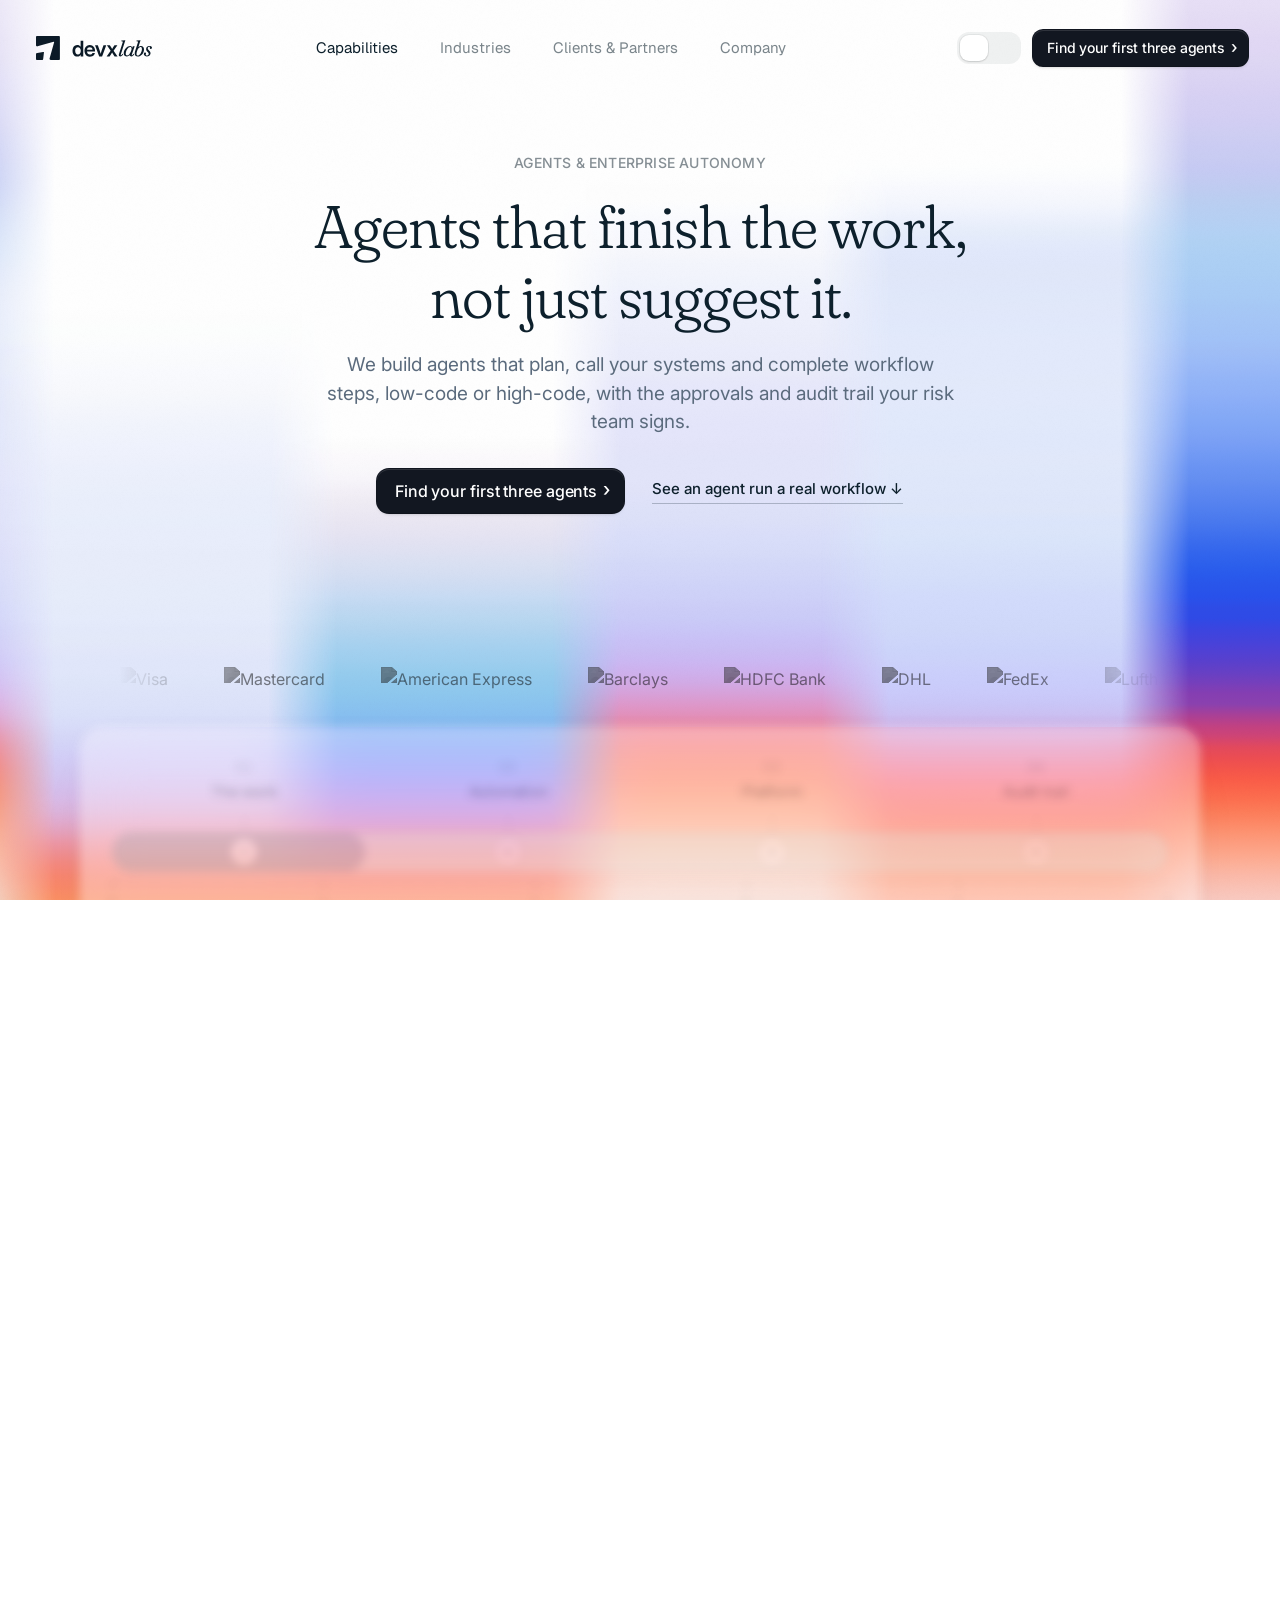
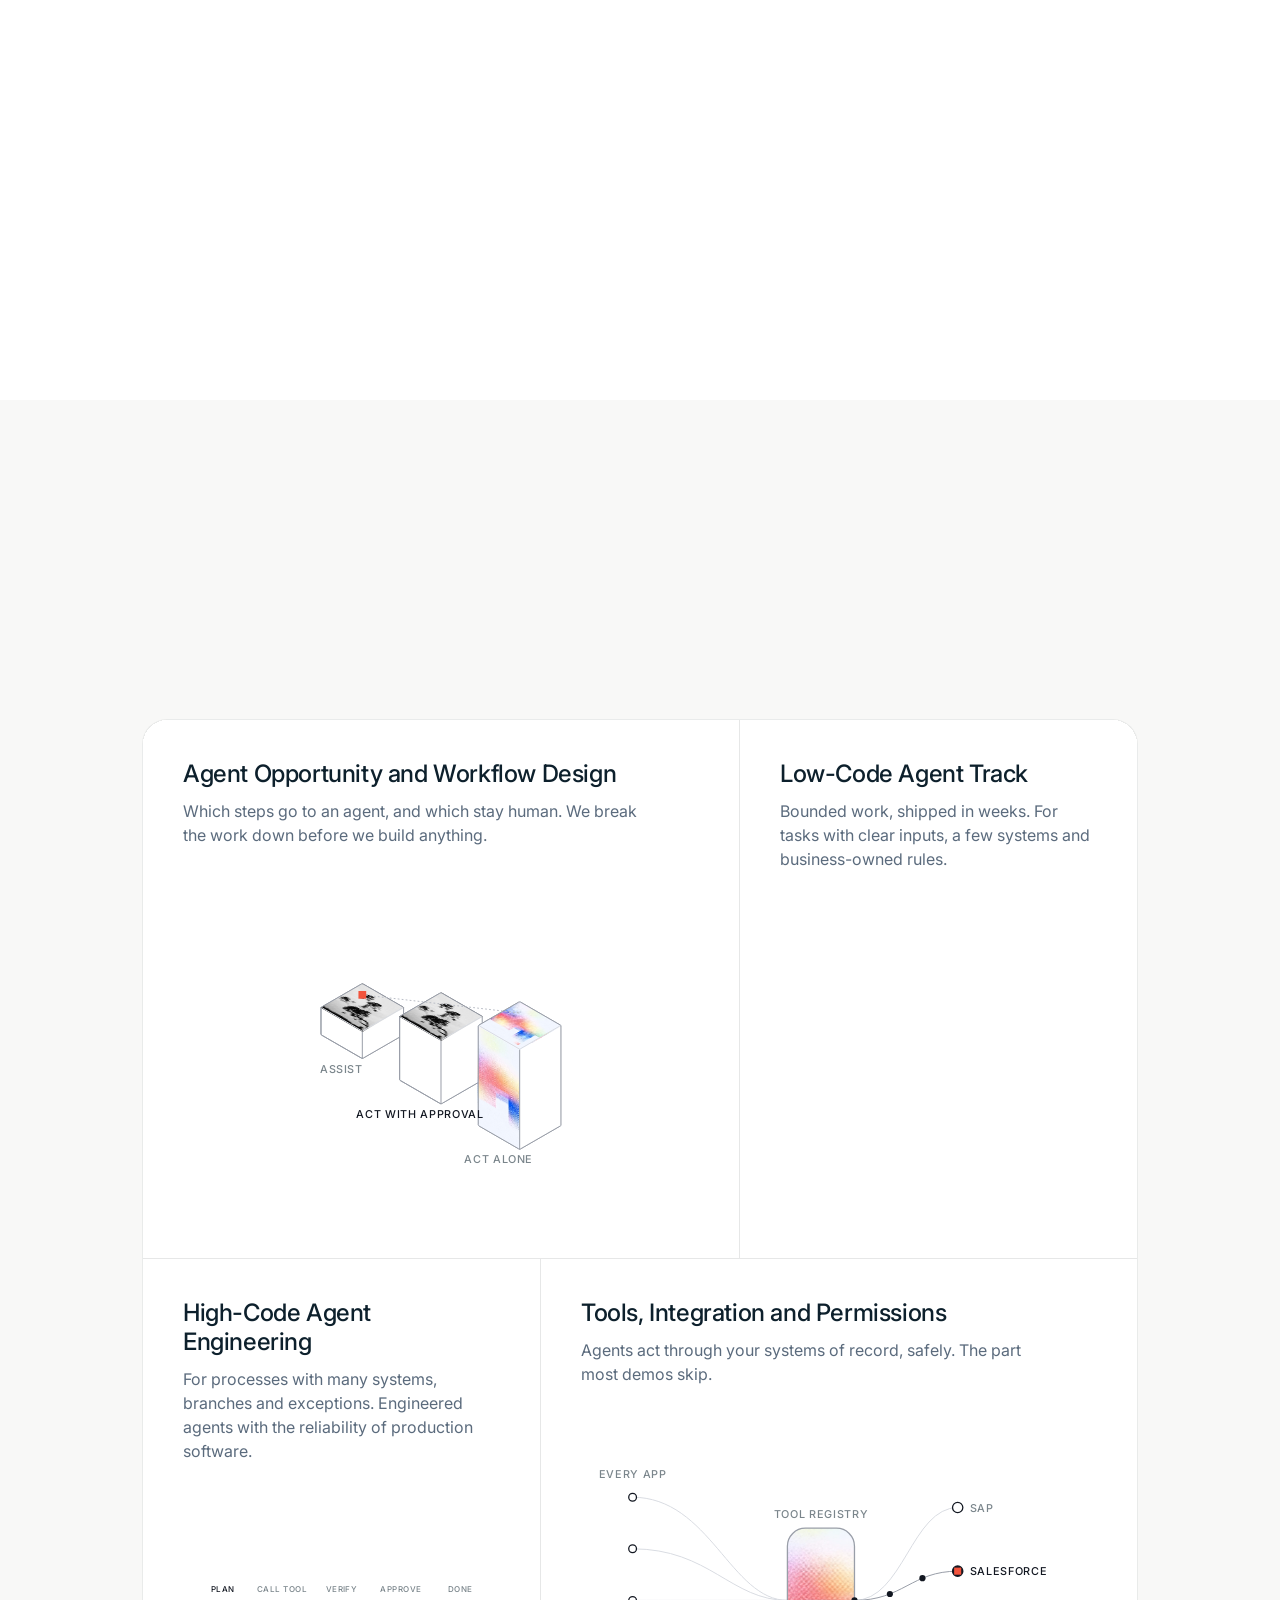
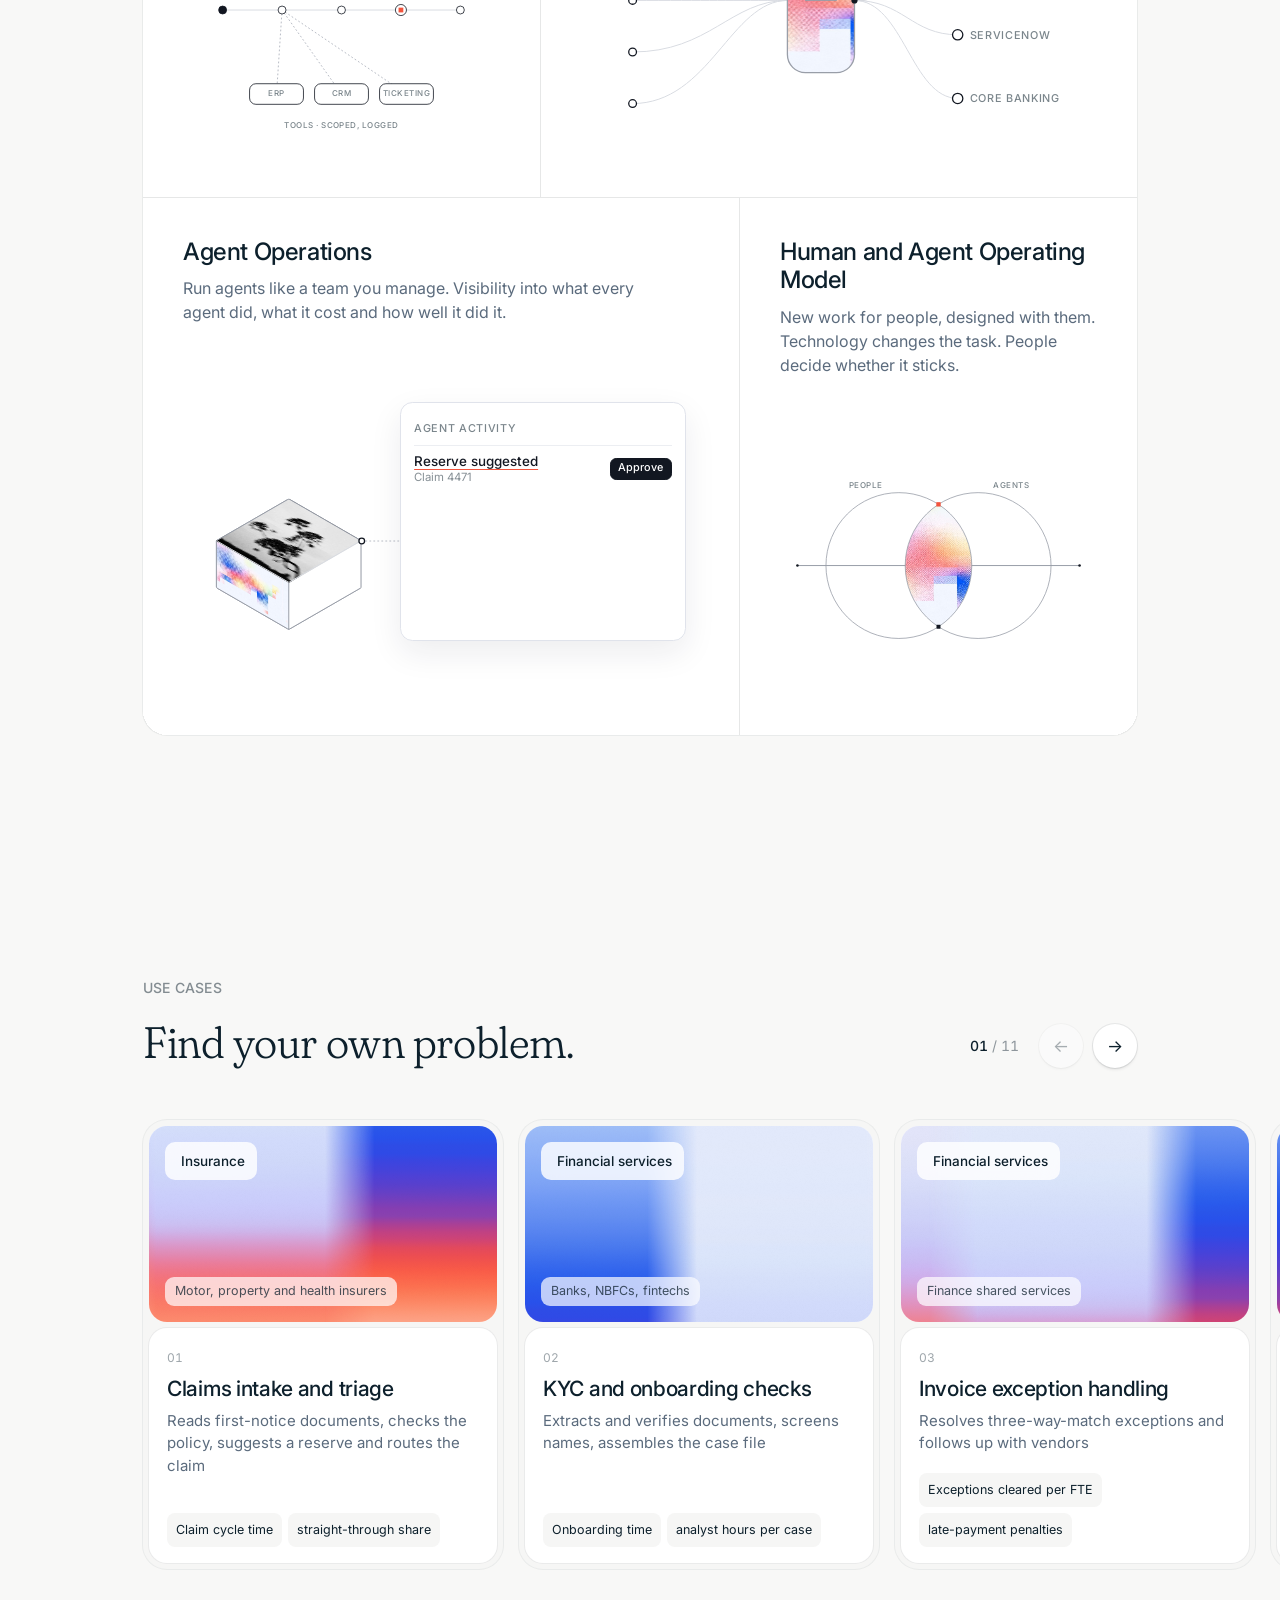
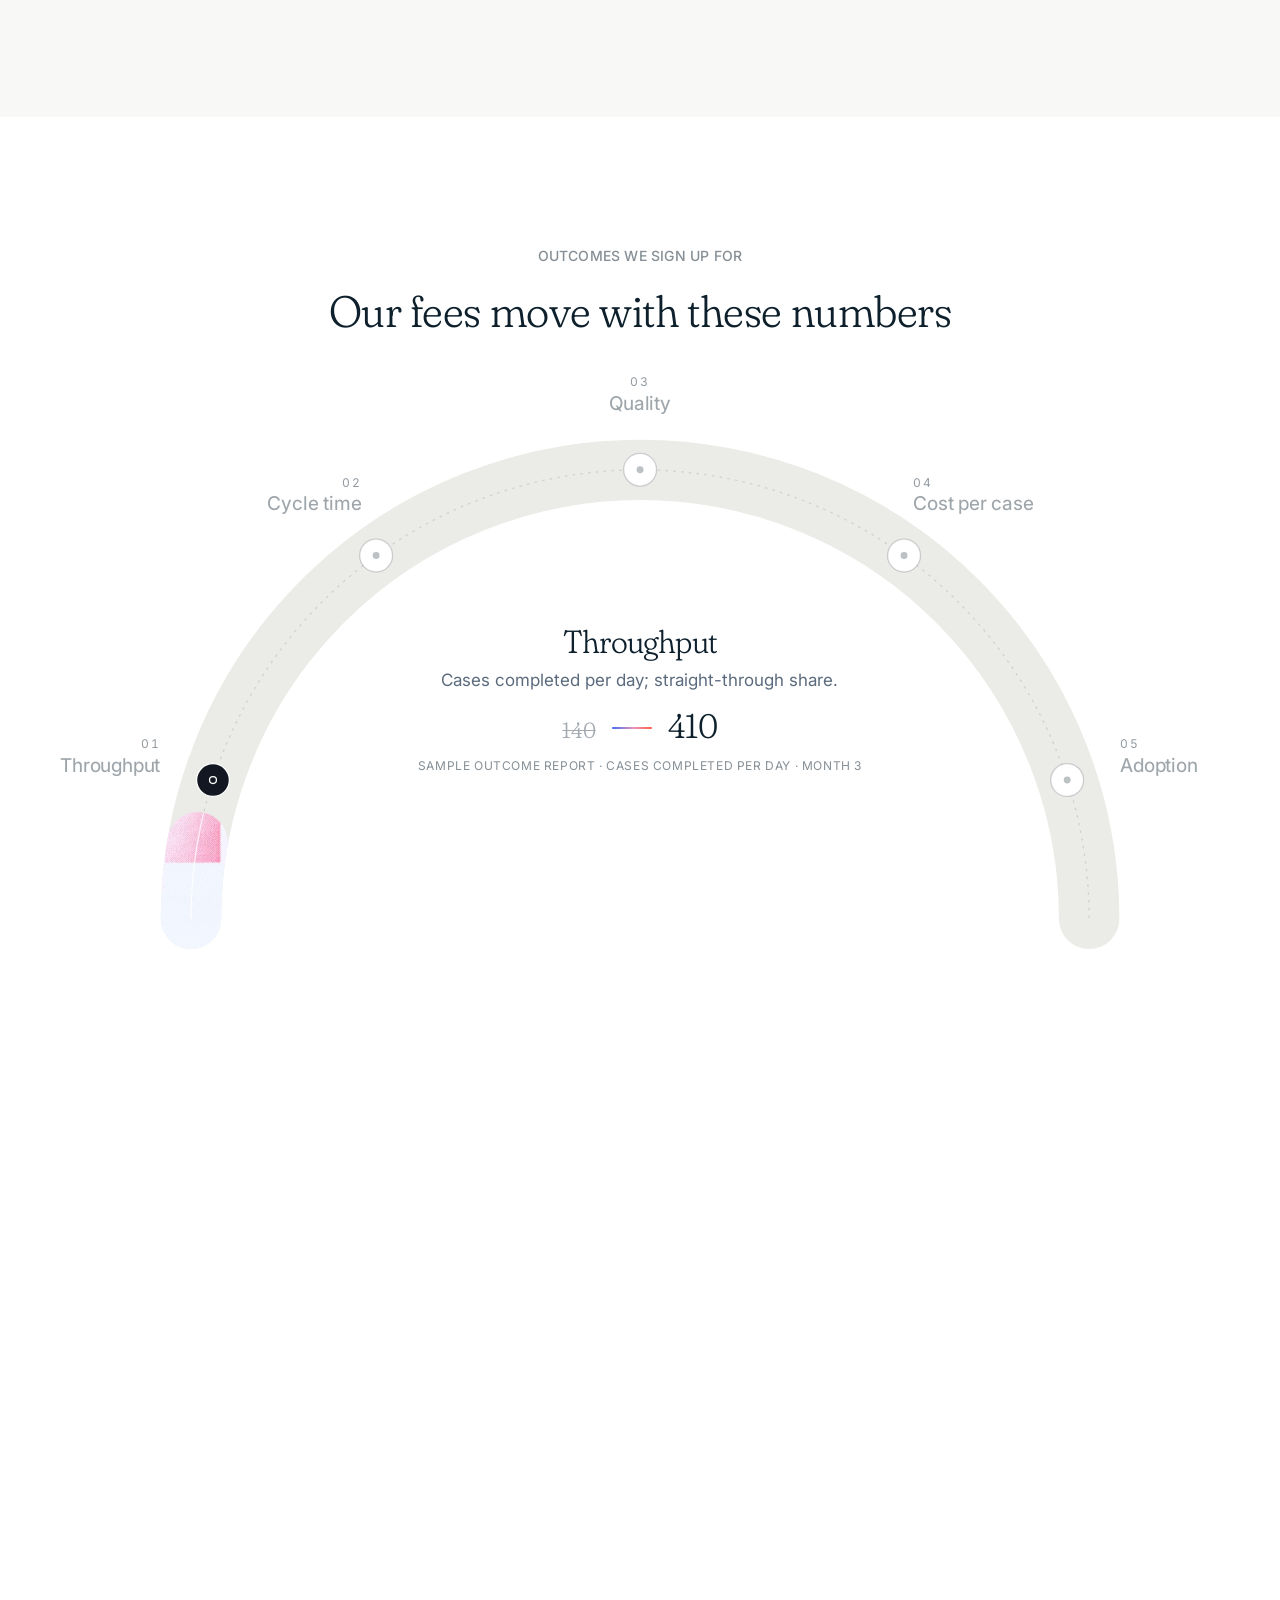
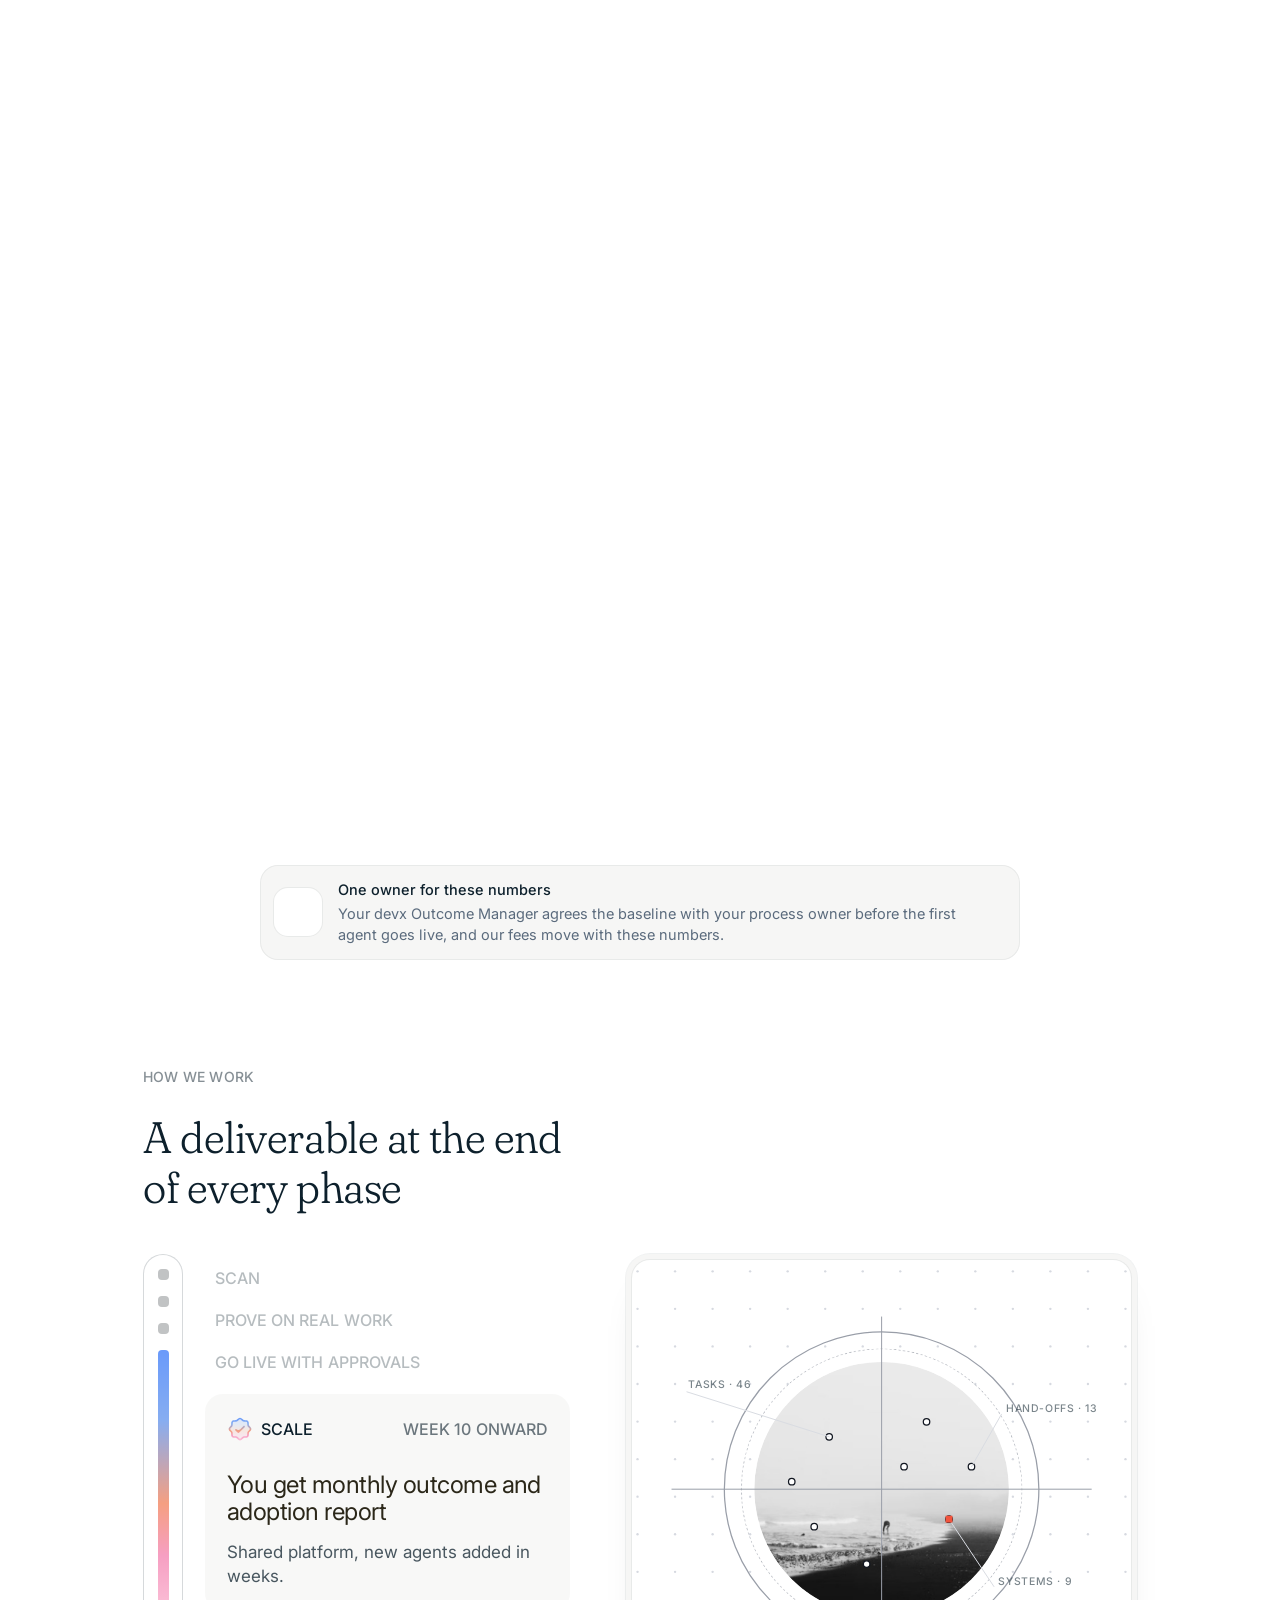
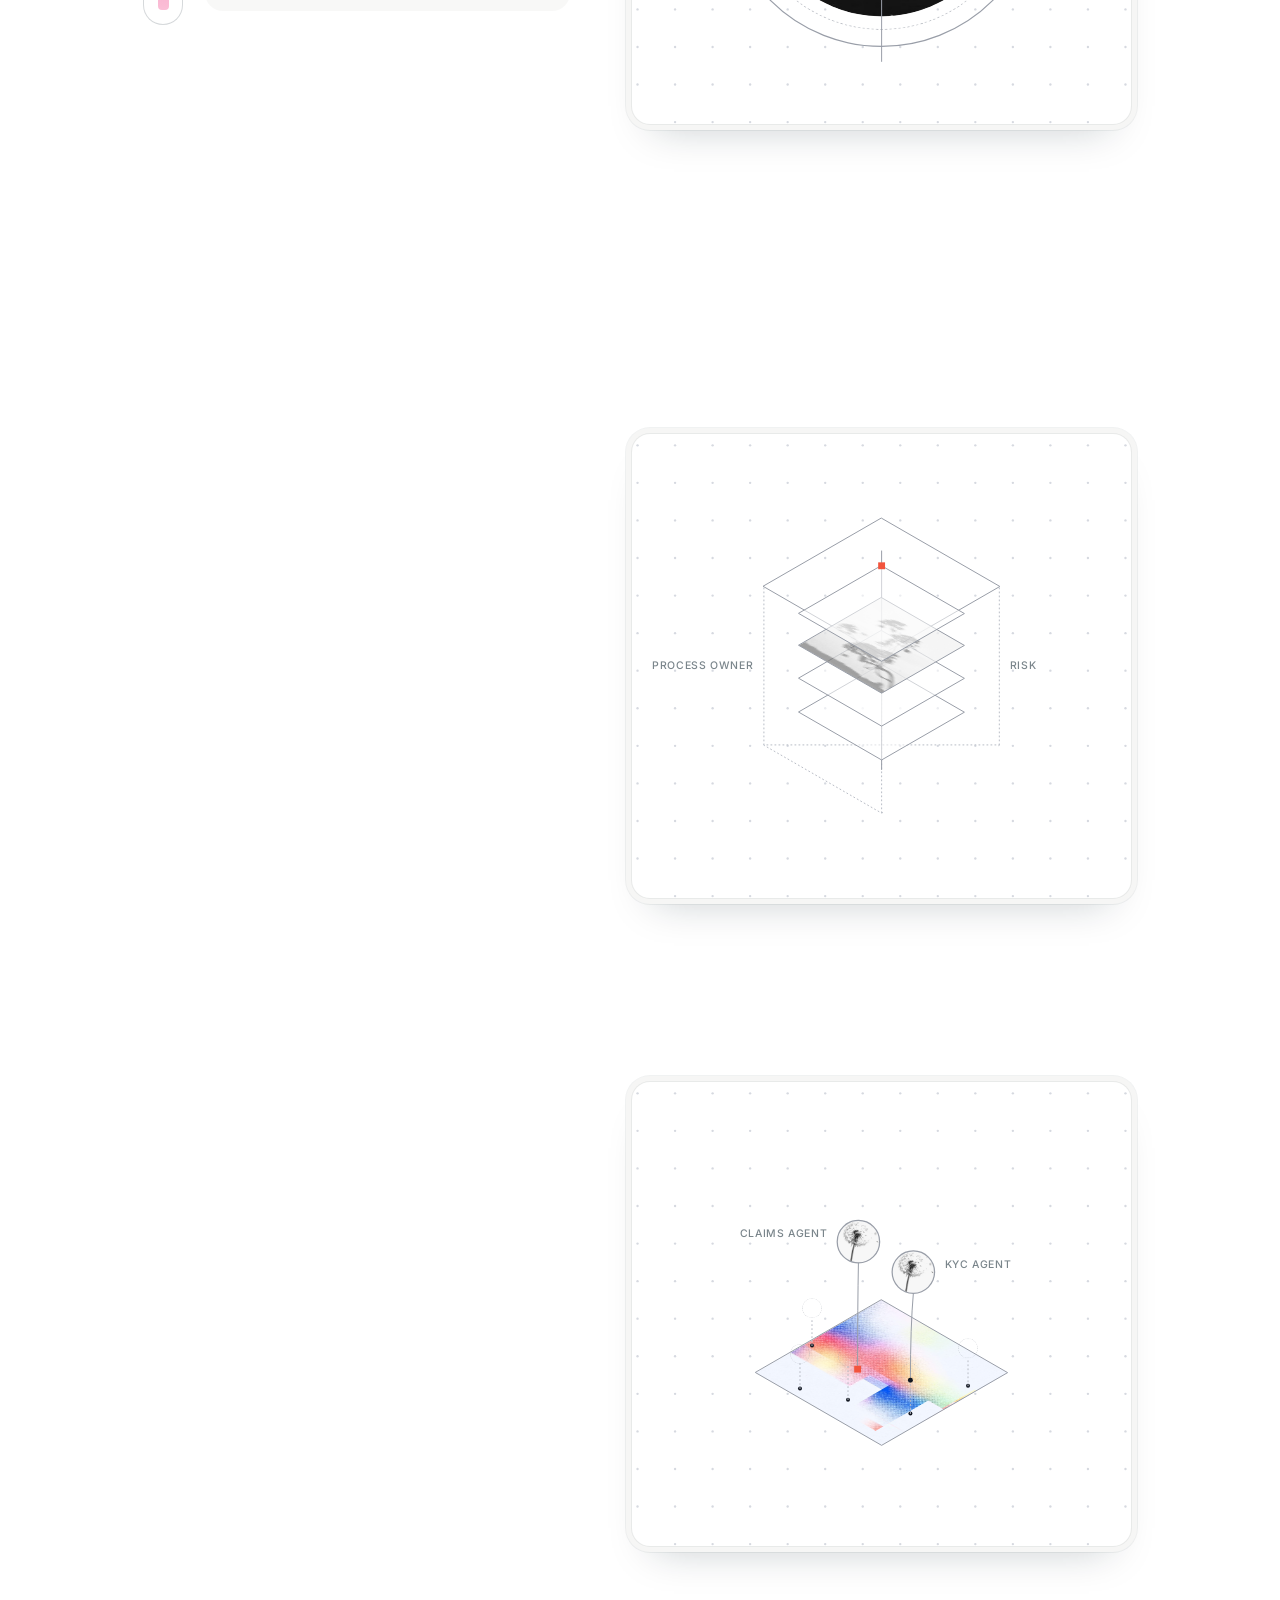
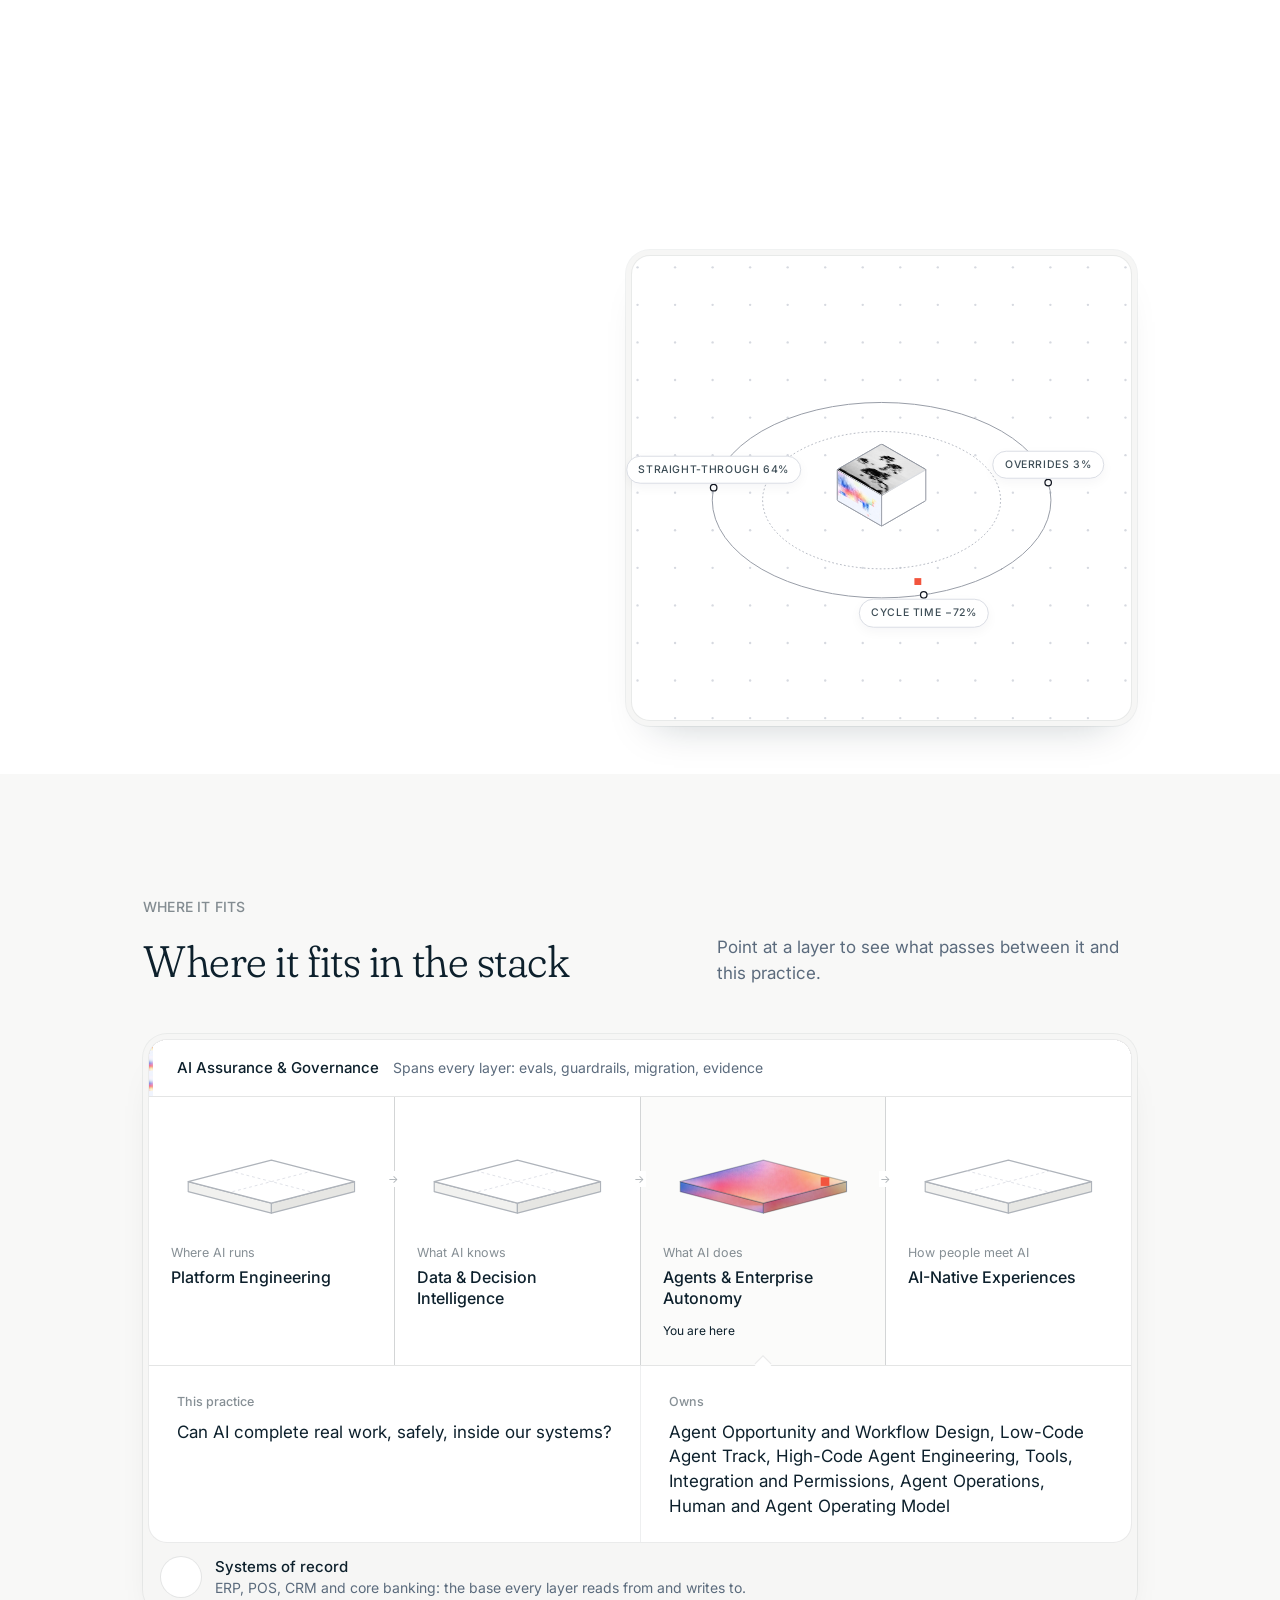
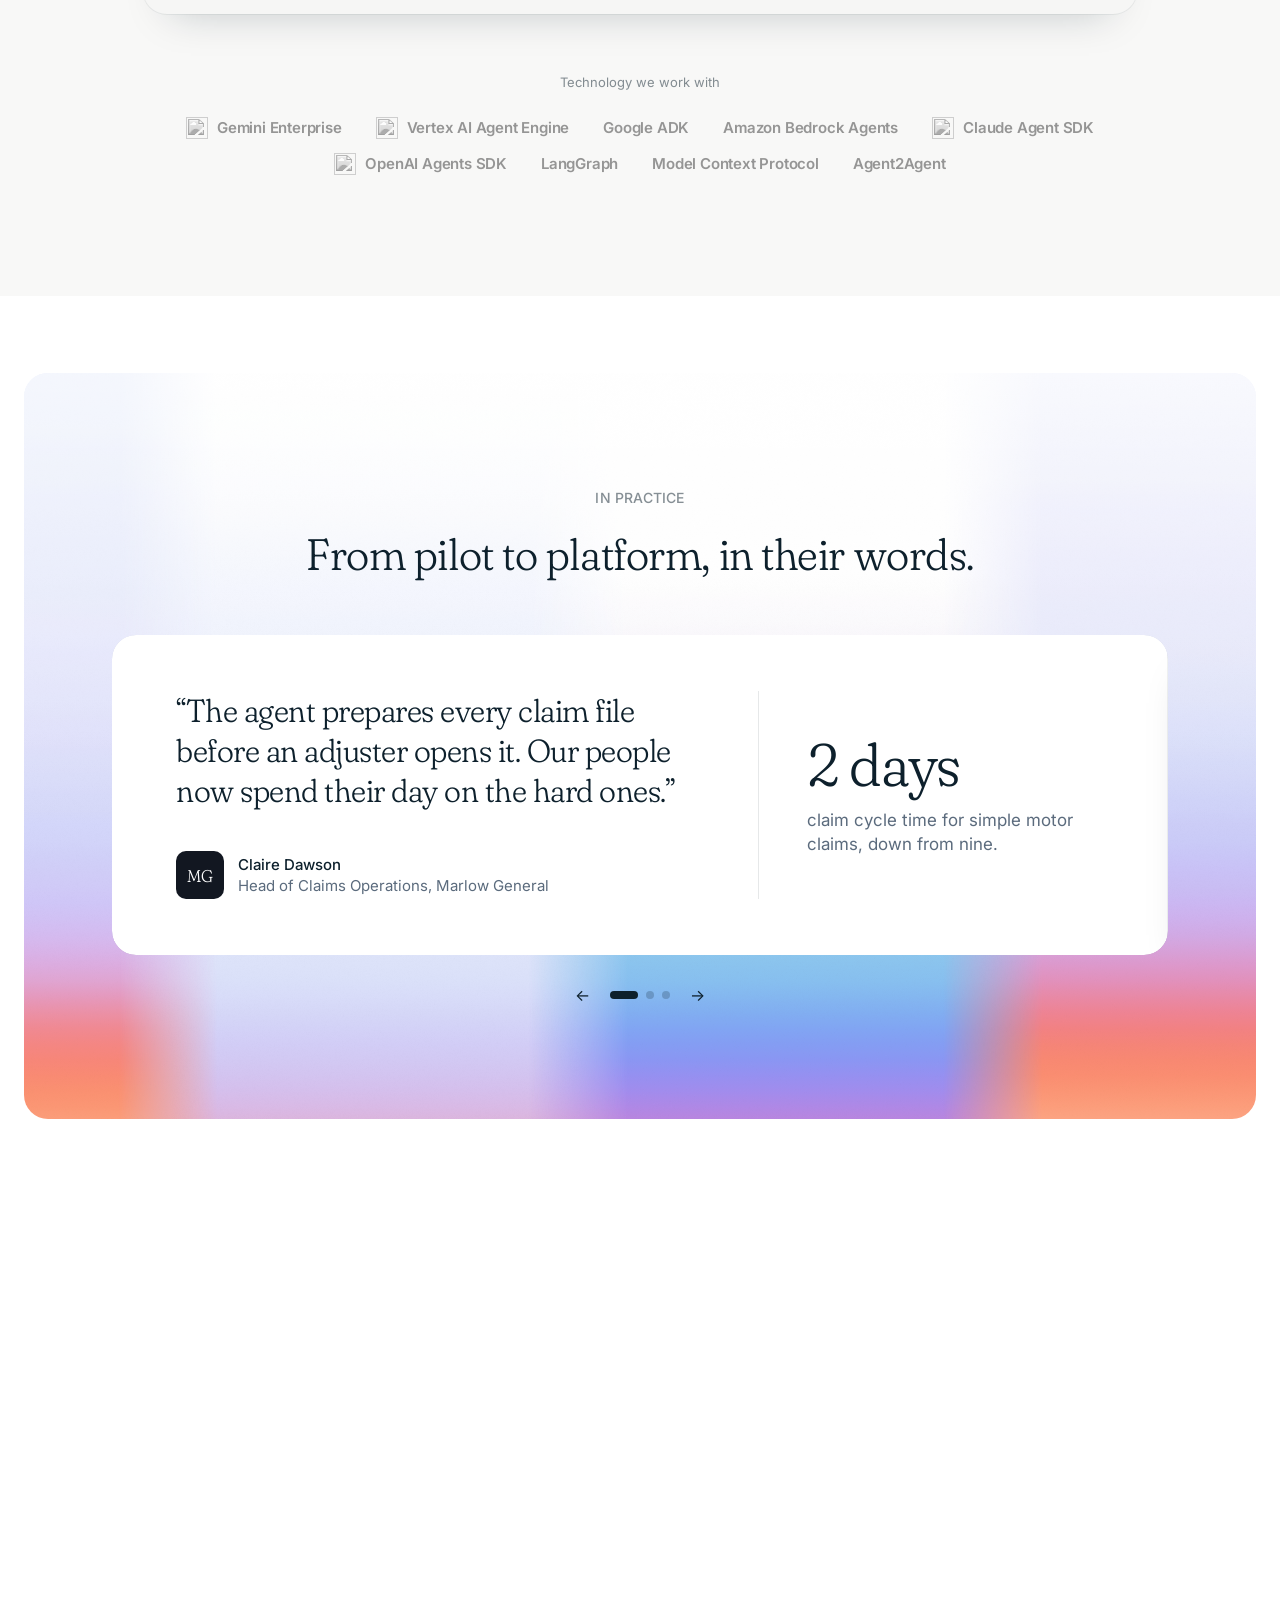
==== agents-enterprise-autonomy.html @ 65e60493 "devx labs capability pages: v5 UI across all five pages, light/dark switch Co-Authored-By: Claude Op" ====
<!doctype html>
<html lang="en">
<head>
<meta charset="utf-8">
<script>(function(){var t;try{t=localStorage.getItem("devx-theme")}catch(e){}
if(!t)t=matchMedia("(prefers-color-scheme: dark)").matches?"dark":"light";document.documentElement.dataset.theme=t;})();</script>
<meta name="viewport" content="width=device-width, initial-scale=1">
<title>Enterprise AI Agents and Agentic Workflow Automation | devx</title>
<meta name="description" content="AI agents that plan, call your systems and complete workflow steps, with permissions, approvals and audit trails your risk team signs off.">
<link rel="preconnect" href="https://fonts.googleapis.com">
<link rel="preconnect" href="https://fonts.gstatic.com" crossorigin>
<link href="https://fonts.googleapis.com/css2?family=Fraunces:opsz,wght,SOFT@9..144,300..500,0..100&family=Geist:wght@400..600&family=Inter:opsz,wght@14..32,300..600&display=swap" rel="stylesheet">
<link rel="stylesheet" href="https://unpkg.com/@phosphor-icons/web@2.1.1/src/duotone/style.css">
<link rel="stylesheet" href="https://unpkg.com/@phosphor-icons/web@2.1.1/src/bold/style.css">
<link rel="stylesheet" href="https://unpkg.com/@phosphor-icons/web@2.1.1/src/regular/style.css">
<link rel="stylesheet" href="assets/hairline/devx-figs.css">
<style>
  :root {

    --paper: #fff; --paper-rgb: 255, 255, 255; --ink-rgb: 13, 32, 44; --tint-rgb: 239, 239, 237;
    --solid: #121721; --on-solid: #fff;
    --t1: #fcfcfb; --t2: #fbfbfa; --t3: #f6f6f5; --t4: #f2f3f5;
    --side: #f1f1ef; --side-dk: #e6e6e3; --edge: #aeb3ba; --guide: #c9ccd1;
    --l1: #dbdee5; --l2: #e0e3eb; --l3: #eceef2; --l4: #d9dce2;
    --hl-e: #999ea8; --hl-m: #b9bdc6; --lane: #efeeea; --lane-on: #c3c6cc; --lane-flag: #eab3a8; --arc: #ebebe7;
    --grey-a: #c1c3c4; --grey-b: #ecebe7; --grey-c: #c3c7cd; --t5: #f4f4f2; --hit: #c8402c; --shadow-rgb: 13, 32, 44; --dots-img: url("assets/dot-grid.svg");
    --hero-img: url("assets/hero-bg.svg"); --px-img: url("assets/pixel-blocks.jpg");
    --ink: #0d202c;
    --ink-warm: #2b2719;
    --muted: #5b6b7d;
    --faint: rgba(13, 32, 44, .5);
    --ghost: #a3a9b0;

    --bg: #ffffff;
    --band: #f8f8f7;
    --line: #e5e8ed;
    --line-strong: rgba(0, 0, 0, .17);

    --pixel: #f2543d;
    /* the shared palette: soft for tints and fills, base for ink-on-top accents */
    --soft-blue: #cae0ff; --soft-green: #c6ecc6; --soft-orange: #ffd0bc; --soft-pink: #ffd1dd;
    --base-blue: #497cfd; --base-green: #6fda75; --base-orange: #fc6b33; --base-pink: #fa82a6;
    --grad: linear-gradient(180deg, #6a9afa 0%, #86adf1 27%, #f59f81 59%, #f69fc2 79%, #fbbfd7 100%);
    --pill-grad: linear-gradient(118deg, #fc88ab 1%, #fa8682 34%, #9277eb 78%, #7494ed 105%);

    --serif: "Cooper Lt BT", "Cooper BT", "Fraunces", Georgia, serif;
    --sans: "Inter", system-ui, -apple-system, "Segoe UI", sans-serif;
    --ui: "Geist", "Inter", system-ui, sans-serif;

    --frame: 1216px;
    --gutter: 16px;
    --radius-lg: 28px;
    --radius: 18px;
  }

  * { box-sizing: border-box; }
  html { -webkit-text-size-adjust: 100%; }
  body {
    margin: 0;
    background: var(--bg);
    color: var(--ink);
    font-family: var(--sans);
    font-size: 16px;
    line-height: 24px;
    -webkit-font-smoothing: antialiased;
    text-rendering: optimizeLegibility;
    overflow-x: clip;
  }
  img { display: block; max-width: 100%; }
  a { color: inherit; text-decoration: none; }
  button { font: inherit; color: inherit; background: none; border: 0; padding: 0; cursor: pointer; }
  :focus-visible { outline: 2px solid #6a9afa; outline-offset: 3px; border-radius: 6px; }

  .serif {
    font-family: var(--serif);
    font-weight: 300;
    font-variation-settings: "SOFT" 100, "opsz" 72;
    letter-spacing: -0.01em;
  }
  .eyebrow {
    font-size: 14px; line-height: 22px; font-weight: 500;
    letter-spacing: .2px; text-transform: uppercase;
    color: rgba(var(--ink-rgb), .5);
    display: inline-block;
  }
  .sr { position: absolute; width: 1px; height: 1px; overflow: hidden; clip: rect(0 0 0 0); white-space: nowrap; }

  /* ---------- buttons ---------- */
  .btn {
    display: inline-flex; align-items: center; gap: 6px;
    height: 44px; padding: 0 14px 0 18px; border-radius: 12px;
    background: var(--solid); color: var(--on-solid);
    font-size: 16px; font-weight: 500; letter-spacing: -.1px; white-space: nowrap;
    box-shadow: inset 0 1px 0 rgba(var(--paper-rgb),.12), 0 2px 4px -2px rgba(0,0,0,.35), 0 0 0 1px var(--solid);
    transition: transform .15s ease, box-shadow .2s ease;
  }
  .btn::after { content: "›"; font-size: 1.2em; line-height: 1; transform: translateY(-1px); transition: transform .2s cubic-bezier(.32,.72,0,1); }
  .btn:hover { transform: translateY(-1px); box-shadow: inset 0 1px 0 rgba(var(--paper-rgb),.12), 0 8px 14px -8px rgba(0,0,0,.4), 0 0 0 1px var(--solid); }
  /* on a dark surface (the nav once it becomes the dark pill) the same button turns white */
  body.scrolled .nav > .btn { background: #fff; color: var(--ink); box-shadow: 0 2px 4px -2px rgba(0,0,0,.2), 0 0 0 1px rgba(var(--ink-rgb),.08); }
  .btn:hover::after { transform: translate(2px, -1px); }
  .btn:active { transform: none; }
  .nav .btn { height: 36px; padding: 0 10px 0 14px; border-radius: 10px; font-size: 14px; }

  /* ---------- nav ---------- */
  .nav-wrap { position: fixed; inset: 16px var(--gutter) auto; z-index: 50; display: flex; justify-content: center; pointer-events: none; }
  .nav {
    pointer-events: auto;
    transition: background .4s ease, max-width .5s cubic-bezier(.32,.72,0,1), padding .5s cubic-bezier(.32,.72,0,1), -webkit-backdrop-filter .4s ease, backdrop-filter .4s ease;
    width: 100%; max-width: calc(var(--frame) - 84px); height: 64px;
    display: flex; align-items: center; justify-content: space-between;
    padding: 0 13px 0 28px;
    background: rgba(0,0,0,.77);
    -webkit-backdrop-filter: blur(16px) saturate(140%); backdrop-filter: blur(16px) saturate(140%);
    border-radius: 22px;
  }
  .logo { display: block; width: 116px; height: 24px; background: url("assets/logo.svg") no-repeat left center / contain; }
  .nav ul { display: flex; gap: 36px; margin: 0; padding: 0; list-style: none; font-family: var(--ui); font-size: 15px; }
  .nav ul a { color: rgba(255,255,255,.5); transition: color .15s ease; }
  .nav ul a:hover, .nav ul a[aria-current] { color: #fff; }
  .nav .logo { transition: filter .4s ease; }
  /* at the top of the page the header is just type on the hero */
  body:not(.scrolled) .nav { background: transparent; -webkit-backdrop-filter: none; backdrop-filter: none; max-width: var(--frame); padding: 0 0 0 4px; }
  body:not(.scrolled) .nav .logo { filter: brightness(0) saturate(100%) invert(9%) sepia(19%) saturate(1500%) hue-rotate(165deg); }
  body:not(.scrolled) .nav ul a { color: rgba(var(--ink-rgb),.55); }
  body:not(.scrolled) .nav ul a:hover, body:not(.scrolled) .nav ul a[aria-current] { color: var(--ink); }


  /* ---------- nav menus: one shared panel that resizes and slides between menus (studied from AccessGrid) ---------- */
  .nav ul li { position: relative; }
  .nav-trigger { all: unset; cursor: pointer; display: inline-flex; align-items: center; gap: 6px; padding: 8px 10px; margin: -8px -10px; border-radius: 10px; color: rgba(255,255,255,.5); transition: color .15s ease, background .15s ease; }
  .nav-trigger:hover, .nav-trigger[aria-expanded="true"], .nav-trigger.current { color: #fff; }
  .nav-trigger[aria-expanded="true"] { background: rgba(255,255,255,.1); }
  .nav-trigger:focus-visible { outline: 2px solid #6a9afa; outline-offset: 2px; }
  .nav-trigger i { font-size: 12px; opacity: .7; transition: transform .3s cubic-bezier(.32,.72,0,1); }
  .nav-trigger[aria-expanded="true"] i { transform: rotate(180deg); }
  body:not(.scrolled) .nav-trigger { color: rgba(var(--ink-rgb),.55); }
  body:not(.scrolled) .nav-trigger:hover, body:not(.scrolled) .nav-trigger[aria-expanded="true"], body:not(.scrolled) .nav-trigger.current { color: var(--ink); }
  body:not(.scrolled) .nav-trigger[aria-expanded="true"] { background: rgba(var(--ink-rgb),.06); }

  .nav { position: relative; }
  .menu { position: absolute; top: calc(100% + 10px); left: 0; z-index: 60; pointer-events: none; opacity: 0; transform: translateY(-6px) scale(.96); transform-origin: var(--ox, 50%) 0;
    transition: opacity .25s ease, transform .35s cubic-bezier(.32,.72,0,1), left .35s cubic-bezier(.32,.72,0,1), width .35s cubic-bezier(.32,.72,0,1), height .35s cubic-bezier(.32,.72,0,1); }
  .menu.open { opacity: 1; transform: none; pointer-events: auto; }
  .menu.instant { transition: opacity .25s ease, transform .35s cubic-bezier(.32,.72,0,1); }
  .menu-shell { position: absolute; inset: 0; border-radius: 18px; background: var(--t3); -webkit-backdrop-filter: blur(16px); backdrop-filter: blur(16px);
    box-shadow: 0 24px 40px -20px rgba(var(--shadow-rgb),.3), 0 10px 24px rgba(var(--shadow-rgb),.06), 0 1px 1px rgba(var(--shadow-rgb),.14), 0 0 0 1px rgba(var(--ink-rgb),.05); }
  .menu-panel { position: absolute; top: 0; left: 0; padding: 4px; opacity: 0; pointer-events: none; visibility: hidden; transform: translateX(var(--dx, 0));
    transition: opacity .2s ease, transform .3s cubic-bezier(.32,.72,0,1), visibility 0s .3s; }
  .menu-panel.on { opacity: 1; pointer-events: auto; visibility: visible; transform: none; transition: opacity .2s ease .05s, transform .3s cubic-bezier(.32,.72,0,1), visibility 0s; }
  .menu-grid { display: grid; gap: 1px; border-radius: 14px; overflow: hidden; background: rgba(var(--ink-rgb),.07); box-shadow: 0 1px 1px rgba(var(--shadow-rgb),.06), 0 0 0 1px rgba(var(--ink-rgb),.05); }
  .menu-card { display: flex; flex-direction: column; gap: 4px; padding: 18px 18px 16px; background: var(--paper); color: var(--ink); transition: background .2s ease; }
  .menu-card:hover, .menu-card:focus-visible { background: var(--t2); outline: none; }
  .menu-card b { font-size: 15px; font-weight: 500; letter-spacing: -.15px; }
  .menu-card > span { font-size: 13px; line-height: 1.45; color: var(--muted); }
  .menu-card .here { display: inline-flex; align-items: center; gap: 6px; margin-top: 6px; font-style: normal; font-size: 12px; color: var(--ink); }
  .menu-card .here::before { content: ""; width: 6px; height: 6px; border-radius: 2px; background: var(--pixel); }
  .menu-foot { display: flex; align-items: center; gap: 14px; padding: 12px 8px 8px 10px; }
  .menu-foot .tile { width: 40px; height: 40px; border-radius: 50%; background: var(--paper); box-shadow: 0 0 0 1px rgba(var(--ink-rgb),.08); font-size: 18px; }
  .menu-foot .btn { height: 32px; padding: 0 8px 0 12px; border-radius: 10px; font-size: 13px; }
  .menu-foot div { flex: 1; font-size: 13px; line-height: 1.4; color: var(--muted); }
  .menu-foot div b { display: block; font-size: 14px; font-weight: 500; color: var(--ink); }

  /* capabilities: the practice stack, each card lifting its own layer */
  .cap-grid { grid-template-columns: repeat(2, 290px); }
  .cap-grid .wide { grid-column: 1 / -1; flex-direction: row; align-items: center; gap: 18px; }
  .cap-grid .wide-copy { font-size: 13px; line-height: 1.45; color: var(--muted); }
  .cap-grid .wide-copy b { display: block; margin-bottom: 2px; color: var(--ink); }
  .stack { width: 104px; height: 78px; margin: -6px 0 8px -8px; overflow: visible; }
  .cap-grid .wide .stack { margin: -4px 0; flex: none; }
  .stack .sl { transition: transform .5s cubic-bezier(.32,.72,0,1); }
  .stack .top { fill: var(--paper); stroke: var(--edge); stroke-width: .75; stroke-linejoin: round; }
  .stack .side { fill: var(--side); stroke: var(--edge); stroke-width: .75; stroke-linejoin: round; }
  .stack .side.dk { fill: var(--side-dk); }
  .stack .me .top, .stack .me .side { fill: url(#menu-px); stroke: rgba(var(--ink-rgb),.25); }
  .stack .shade { fill: rgba(var(--ink-rgb),.1); } .stack .shade.dk { fill: rgba(var(--ink-rgb),.22); }
  .stack .px { fill: var(--pixel); opacity: 0; transition: opacity .3s ease; }
  .stack .guide line { stroke: var(--guide); stroke-width: .75; stroke-dasharray: 2 3; }
  .stack .span line { stroke: var(--edge); stroke-width: .75; stroke-dasharray: 2 2; }
  .menu-card:hover .stack .me, .menu-card:focus-visible .stack .me { transform: translateY(-7px); }
  .menu-card:hover .stack .px, .menu-card:focus-visible .stack .px { opacity: 1; }
  .menu-card:hover .stack .sl:not(.me) { transform: translateY(1px); }

  /* industries and company: icon rows */
  .row-grid { grid-template-columns: repeat(2, 264px); }
  .company-grid { grid-template-columns: 300px; }
  .menu-row { display: flex; align-items: center; gap: 12px; padding: 13px 16px; background: var(--paper); color: var(--ink); font-size: 14px; font-weight: 500; line-height: 1.3; transition: background .2s ease; }
  .menu-row:hover, .menu-row:focus-visible { background: var(--t2); outline: none; }
  .menu-row .ic, .menu-foot .tile { display: grid; place-items: center; flex: none; color: var(--ink); }
  .menu-row .ic { width: 34px; height: 34px; border-radius: 9px; font-size: 19px; background: var(--t5); transition: background .2s ease; }
  .menu-row .ic i, .menu-foot .tile i { display: inline-block; line-height: 1; }
  /* at rest the icons are ink; on hover they take the devx gradient, like the guardrail icons */
  .menu-row:hover .ic i::before, .menu-row:hover .ic i::after, .menu-row:focus-visible .ic i::before, .menu-row:focus-visible .ic i::after,
  .menu-foot:hover .tile i::before, .menu-foot:hover .tile i::after {
    background: linear-gradient(135deg, #6a9afa 0%, #86adf1 27%, #f59f81 59%, #f69fc2 79%, #fbbfd7 100%);
    -webkit-background-clip: text; background-clip: text; color: transparent; }
  .menu-row:hover .ic { background: rgba(var(--tint-rgb),.9); }
  .menu-row small { display: block; margin-top: 2px; font-size: 12.5px; font-weight: 400; color: var(--muted); }


  /* industries: the list on the left; the sub-verticals of the one under the pointer on the right */
  .ind-grid { grid-template-columns: 250px 290px; }
  .ind-list, .ind-subs { background: var(--paper); display: flex; flex-direction: column; }
  .ind-list .menu-row + .menu-row { border-top: 1px solid rgba(var(--ink-rgb),.07); }
  .ind-list .menu-row .go, .sub-row .go { margin-left: auto; font-style: normal; color: rgba(var(--ink-rgb),.25); transition: transform .2s ease, color .2s ease; }
  .ind-list .menu-row.on { background: var(--t2); }
  .ind-list .menu-row.on .go, .ind-list .menu-row:hover .go { color: var(--pixel); transform: translateX(2px); }
  .ind-list .menu-row.on .ic i::before, .ind-list .menu-row.on .ic i::after {
    background: linear-gradient(135deg, #6a9afa 0%, #86adf1 27%, #f59f81 59%, #f69fc2 79%, #fbbfd7 100%);
    -webkit-background-clip: text; background-clip: text; color: transparent; }
  .ind-subs { border-left: 1px solid rgba(var(--ink-rgb),.07); padding: 6px 0; }
  .ind-subs .head { padding: 10px 18px 6px; font-size: 11.5px; font-weight: 500; letter-spacing: .5px; text-transform: uppercase; color: rgba(var(--ink-rgb),.45); }
  .sub-row { display: flex; align-items: center; gap: 12px; padding: 11px 18px; font-size: 14px; font-weight: 500; color: var(--ink); transition: background .2s ease; animation: sub-in .35s cubic-bezier(.32,.72,0,1) both; }
  .sub-row:hover, .sub-row:focus-visible { background: var(--t2); outline: none; }
  .sub-row:hover .go { color: var(--pixel); transform: translateX(2px); }
  .sub-row.all { margin-top: auto; font-weight: 400; color: var(--muted); border-top: 1px solid rgba(var(--ink-rgb),.07); }
  @keyframes sub-in { from { opacity: 0; transform: translateX(8px); } }

  /* clients and partners: stories on the left, partners on the right */
  .cp-grid { grid-template-columns: 340px 280px; }
  .cp-col { display: grid; align-content: start; background: var(--paper); }
  .cp-col > * + * { border-top: 1px solid rgba(var(--ink-rgb),.07); }
  .cp-grid .head { padding: 14px 18px 6px; background: var(--paper); font-size: 11.5px; font-weight: 500; letter-spacing: .5px; text-transform: uppercase; color: rgba(var(--ink-rgb),.45); }
  .partner { display: grid; grid-template-columns: 96px 1fr 14px; align-items: center; gap: 12px; padding: 12px 18px; background: var(--paper); color: var(--ink); transition: background .2s ease; }
  .partner:hover, .partner:focus-visible { background: var(--t2); outline: none; }
  .partner b { font-size: 14px; font-weight: 600; letter-spacing: -.2px; }
  .partner span { font-size: 12.5px; line-height: 1.35; color: var(--muted); }
  .partner i, .mstory i.go { font-style: normal; color: rgba(var(--ink-rgb),.3); transition: transform .2s ease, color .2s ease; }
  .partner:hover i, .mstory:hover i.go { color: var(--ink); transform: translateX(2px); }
  .feat { display: block; padding: 14px 18px 16px; background: var(--paper); color: var(--ink); }
  .feat .plate { position: relative; height: 68px; margin-bottom: 12px; border-radius: 10px; overflow: hidden; background: #121721 url("assets/pixel-blocks.jpg") 30% 45% / 220% auto; }
  .feat .plate em { position: absolute; left: 10px; bottom: 8px; font-style: normal; font-size: 10.5px; font-weight: 500; letter-spacing: .6px; color: #fff; }
  .feat .plate b { position: absolute; right: 12px; top: 50%; transform: translateY(-50%); font-size: 22px; font-weight: 700; letter-spacing: -.5px; color: #fff; }
  .feat > b { display: block; font-size: 14px; font-weight: 500; }
  .feat > span { display: block; margin-top: 2px; font-size: 12.5px; color: var(--muted); }
  .mstory { display: flex; align-items: center; gap: 12px; padding: 11px 18px; background: var(--paper); color: var(--ink); transition: background .2s ease; }
  .mstory:hover, .mstory:focus-visible { background: var(--t2); outline: none; }
  .mstory .mk { flex: none; width: 32px; height: 32px; border-radius: 9px; display: grid; place-items: center; background: var(--solid); color: var(--on-solid); font-size: 12px; }
  .mstory b { display: block; font-size: 13.5px; font-weight: 500; }
  .mstory span span { font-size: 12px; color: var(--muted); }
  .mstory .m { margin-left: auto; font-size: 16px; white-space: nowrap; }

  /* ---------- ruled frame (Aside) ---------- */
  .rule { border-top: 0; }
  .frame { max-width: calc(var(--frame) + 2px); margin: 0 auto; background: var(--bg); }
  .rule:has(> .frame.band) { background: var(--band); }
  .frame.band { background: var(--band); }
  .section { padding: 120px 112px; }
  .section-head { max-width: 720px; margin-bottom: 56px; }
  .section-head.center { margin-left: auto; margin-right: auto; text-align: center; }
  .section-head .eyebrow { margin-bottom: 20px; }
  .h2 { margin: 0; font-size: 44px; line-height: 1.14; color: var(--ink); }
  .section-head p { margin: 20px 0 0; color: var(--muted); }
  .section-head.center p { margin-left: auto; margin-right: auto; max-width: 600px; }

  /* what we build */
  /* what we build: a bento of four cards (after Dia) */
  /* what we build: one rounded group of white cells split by hairlines, the nav's construction at page scale */
  .bento { display: grid; grid-template-columns: repeat(5, 1fr); grid-template-areas: "a a a b b" "c c d d d"; gap: 1px;
    border-radius: 24px; overflow: hidden; background: rgba(var(--ink-rgb),.08); box-shadow: 0 0 0 1px rgba(var(--ink-rgb),.06); }
  .bento .card:nth-child(1) { grid-area: a; } .bento .card:nth-child(2) { grid-area: b; }
  .bento .card:nth-child(3) { grid-area: c; } .bento .card:nth-child(4) { grid-area: d; }
  .card { position: relative; display: flex; flex-direction: column; padding: 40px 40px 0; background: var(--paper); transition: background .3s ease; }
  .card:hover { background: var(--t1); }
  .card h3 { margin: 0; font-size: 24px; line-height: 1.2; font-weight: 500; letter-spacing: -.4px; color: var(--ink); }
  .card p { margin: 10px 0 8px; max-width: 520px; font-size: 17px; line-height: 1.5; color: var(--muted); }
  .card .fig { width: 100%; max-width: 600px; margin: auto;   /* auto: a figure in a stretched card sits centred in the space left, not stuck under the text */
    aspect-ratio: 484 / 375; --hairline-plate: var(--paper); }
  .card .fig > [data-hairline] { scale: 1.32; transform-origin: 50% 55%; }
  .card.wide .fig { max-width: 640px; }
  .card .fig[data-fig="river"] > [data-hairline] { scale: 1.5; }
  .card .fig[data-fig="readout"] > [data-hairline] { scale: 1.08; }
  .card .fig[data-fig="block"] > [data-hairline] { scale: 1.18; transform-origin: 50% 70%; }
  .plate p strong { color: var(--ink); font-weight: 500; }

  /* how we work (Figma 228:5033) */
  .how { padding-top: 104px; padding-bottom: 48px; }
  .how-head { margin-bottom: 42px; }
  .how-head .eyebrow { margin-bottom: 24px; }
  .how-grid { display: grid; grid-template-columns: minmax(0, 627fr) minmax(0, 751fr); gap: 56px; }
  .how-left { position: sticky; top: calc(50vh - var(--frame-h) / 2); align-self: start; }
  .how { --frame-h: min(560px, calc(100vh - 140px)); }
  .stepper { display: flex; gap: 22px; }
  .rail { flex: 0 0 40px; display: flex; flex-direction: column; align-items: center; gap: 16px; padding: 14px 0; border: 1px solid rgba(var(--ink-rgb),.17); border-radius: 999px; background: var(--paper); }
  .rail i { display: block; width: 11px; flex: 0 0 11px; border-radius: 4px; background: var(--grey-a); transition: flex-grow .6s cubic-bezier(.32,.72,0,1), background .3s ease; }
  .rail i.on { flex: 1 0 11px; background: var(--grad); }
  .step-list { flex: 1; display: flex; flex-direction: column; gap: 22px; min-width: 0; padding: 14px 0; }
  .step { text-align: left; width: 100%; border-radius: 18px; padding: 0 10px; transition: background .3s ease, padding .3s ease; }
  .step-top { display: flex; align-items: center; justify-content: space-between; gap: 12px; }
  .step-name { display: inline-flex; align-items: center; gap: 8px; font-size: 16px; line-height: 1.25; font-weight: 500; letter-spacing: .04px; text-transform: uppercase; color: rgba(var(--ink-rgb),.3); transition: color .2s ease; }
  .step-name img { width: 26px; height: 26px; display: none; }
  .step-weeks { font-size: 16px; font-weight: 500; letter-spacing: .04px; text-transform: uppercase; color: rgba(var(--ink-rgb),.6); display: none; }
  .step-body { display: grid; grid-template-rows: 0fr; transition: grid-template-rows .5s cubic-bezier(.32,.72,0,1); }
  .step-body > div { overflow: hidden; }
  .step-body h3 { margin: 30px 0 16px; font-size: 24px; line-height: 1.1; font-weight: 400; letter-spacing: -.52px; color: var(--ink-warm); }
  .step-body p { margin: 0; font-size: 17px; line-height: 1.4; color: rgba(var(--ink-rgb),.75); }
  .step:hover .step-name { color: rgba(var(--ink-rgb),.6); }
  .step[aria-selected="true"] { background: rgba(var(--tint-rgb),.43); padding: 22px; }
  .step[aria-selected="true"] .step-name { color: var(--ink); }
  .step[aria-selected="true"] .step-name img, .step[aria-selected="true"] .step-weeks { display: inline-flex; }
  .step[aria-selected="true"] .step-body { grid-template-rows: 1fr; }
  .how-right { display: flex; flex-direction: column; gap: 0; }
  .how-item { margin: 0; min-height: 72vh; display: flex; align-items: center; }
  .how-item:first-child { min-height: 0; padding-bottom: calc(50vh - var(--frame-h) / 2); }
  .how-item:last-child { min-height: 0; padding-top: calc(50vh - var(--frame-h) / 2); }
  /* the step plate: a white drawing inside a blurred pixel-gradient frame */
  .step-frame { position: relative; width: 100%; aspect-ratio: 751 / 699; max-height: calc(100vh - 140px); margin-left: auto; padding: 6px; border-radius: 24px; background: var(--t3); box-shadow: 0 0 0 1px rgba(var(--ink-rgb),.06), 0 24px 40px -28px rgba(var(--shadow-rgb),.25); display: grid; }
  .step-frame .fig { width: 100%; height: 100%; border-radius: 18px; box-shadow: 0 0 0 1px rgba(var(--ink-rgb),.06); background: var(--paper) var(--dots-img) center / 751px auto; --hairline-plate: var(--paper); display: grid; place-items: center; }
  .step-frame .fig > [data-hairline] { width: min(100%, calc(var(--frame-h) * .865 * 1.25)); }
  .how { --frame-h: 560px; }
  .how-detail { display: none; }

  /* outcomes: a semicircular track the scroll paints in (after Valley's compare arc) */
  .outcomes { padding-top: 0; padding-bottom: 0; }
  .arc-track { height: 260vh; position: relative; }
  .arc-sticky { position: sticky; top: 0; height: 100vh; display: flex; flex-direction: column; align-items: center; justify-content: center; padding-top: 72px; }
  .arc-head { text-align: center; margin-bottom: 56px; }
  .arc-head .eyebrow { margin-bottom: 20px; }
  .arc-head h2 { margin: 0; font-size: 44px; line-height: 1.12; color: var(--ink); }
  .arc { position: relative; aspect-ratio: 1216 / 660; width: min(calc(100% + 112px), calc((100vh - 330px) * 1216 / 660)); margin: 0 -56px; }
  .arc svg { position: absolute; inset: 0; width: 100%; height: 100%; overflow: visible; }
  .arc .base { fill: none; stroke: var(--arc); stroke-width: 70; stroke-linecap: round; }
  .arc .rail { fill: none; stroke: rgba(var(--paper-rgb),.75); stroke-width: 1.5; }
  .arc .rail-base { fill: none; stroke: rgba(var(--ink-rgb),.12); stroke-width: 1.5; stroke-dasharray: 3 6; }
  .arc .cp circle { fill: var(--paper); stroke: rgba(var(--ink-rgb),.18); stroke-width: 1.5; transition: fill .35s ease, stroke .35s ease, r .35s ease; }
  .arc .cp path { fill: none; stroke: var(--solid); stroke-width: 2.4; stroke-linecap: round; stroke-linejoin: round; opacity: 0; transition: opacity .3s ease; }
  .arc .cp .dot { fill: rgba(var(--ink-rgb),.28); stroke: none; transition: opacity .3s ease; }
  .arc .cp.done circle { stroke: var(--paper); }
  .arc .cp.done path { opacity: 1; }
  .arc .cp.done .dot { opacity: 0; }
  .arc .cp.now circle { fill: var(--solid); stroke: var(--paper); }
  .arc .cp.now path { stroke: var(--paper); }
  .arc-labels { position: absolute; inset: 0; margin: 0; padding: 0; list-style: none; }
  .arc-labels button { position: absolute; text-align: center; line-height: 1.12; padding: 4px 6px; border-radius: 8px; }
  .arc-labels .n { display: block; font-size: 12px; letter-spacing: 1.5px; color: rgba(var(--ink-rgb),.45); margin-bottom: 4px; font-variant-numeric: tabular-nums; }
  .arc-labels .t { display: block; font-size: 19px; font-weight: 450; letter-spacing: -.2px; color: rgba(var(--ink-rgb),.4); transition: color .35s ease; white-space: nowrap; }
  .arc-labels button.done .t { color: var(--ink); }
  .arc-labels button:hover .t { color: var(--ink); }
  /* centred in the arc's inner space, so the readout sits under the checkpoint it belongs to rather than at the floor */
  .arc-center { position: absolute; left: 50%; top: 41%; transform: translateX(-50%); width: min(560px, 54%); text-align: center; }
  .arc-center h3 { margin: 0 0 10px; font-size: 32px; line-height: 1; letter-spacing: -.8px; color: var(--ink); }
  .arc-center > p { margin: 0 auto; max-width: 480px; font-size: 16px; line-height: 1.5; color: var(--muted); }
  .arc-stat { margin-top: 20px; display: inline-flex; align-items: baseline; gap: 16px; }
  .arc-stat .from { font-size: 22px; color: var(--ghost); text-decoration: line-through; text-decoration-thickness: 1px; }
  .arc-stat .arrow { width: 40px; height: 2px; border-radius: 2px; background: linear-gradient(90deg, #436bf6, #ea95b6 55%, #ff5d45); align-self: center; }
  .arc-stat .to { font-size: 34px; color: var(--ink); }
  .arc-meta { display: block; margin-top: 10px; font-size: 12px; letter-spacing: .6px; text-transform: uppercase; color: var(--faint); }
  .arc-center .swap { transition: opacity .3s ease, transform .3s ease; }
  .arc-center.out .swap { opacity: 0; transform: translateY(6px); }


  /* proof: client cases. The band arrives as a card, then pins and snaps to fill the screen;
     scrolling steps through the cases while the gradient slides under them */
  .proof-track { position: relative; height: calc(100vh + 3 * 80vh); }
  .proof-sticky { position: sticky; top: 0; height: 100vh; display: grid; place-items: center; overflow: clip; }
  .proof-band { position: relative; width: min(1392px, calc(100% - 48px)); display: flex; flex-direction: column; justify-content: center;
    padding: 0 88px; border-radius: 24px; overflow: hidden; isolation: isolate;
    background: var(--paper) var(--hero-img) var(--bx, 0%) 70% / 170% auto no-repeat;
    transition: width .7s cubic-bezier(.32,.72,0,1), height .7s cubic-bezier(.32,.72,0,1), border-radius .7s cubic-bezier(.32,.72,0,1), background-position 1.4s cubic-bezier(.32,.72,0,1); }
  .proof-band::before { content: ""; position: absolute; inset: 0; z-index: -1; background: linear-gradient(180deg, rgba(var(--paper-rgb),.6), rgba(var(--paper-rgb),0) 60%); }
  .proof.full .proof-band { width: 100%; height: 100vh !important; border-radius: 0; }
  .proof-inner { width: 100%; max-width: 1216px; margin: 0 auto; }
  .proof-head { text-align: center; margin-bottom: 56px; }
  .proof-head .eyebrow { margin-bottom: 20px; }
  .proof-viewport { overflow: hidden; border-radius: 24px; }
  .proof-rail { display: flex; transition: transform .8s cubic-bezier(.32,.72,0,1); }
  .case { flex: 0 0 100%; margin: 0; display: grid; grid-template-columns: 1.5fr 1fr; gap: 64px; padding: 56px 64px; border-radius: 24px;
    background: var(--paper); box-shadow: 0 0 0 1px rgba(var(--ink-rgb),.06), 0 24px 40px -24px rgba(var(--shadow-rgb),.25); }
  .case blockquote { margin: 0; display: flex; flex-direction: column; justify-content: space-between; gap: 40px; }
  .case blockquote p { margin: 0; font-size: 32px; line-height: 1.25; letter-spacing: -.5px; color: var(--ink); }
  .case-by { display: flex; align-items: center; gap: 14px; font-size: 15px; line-height: 1.4; color: var(--muted); }
  .case-by b { display: block; font-weight: 500; color: var(--ink); }
  .case-mark { flex: 0 0 48px; height: 48px; border-radius: 10px; display: grid; place-items: center; background: var(--solid); color: var(--on-solid); font-size: 17px; letter-spacing: .5px; }
  .case .result { display: flex; flex-direction: column; justify-content: center; padding-left: 48px; border-left: 1px solid rgba(var(--ink-rgb),.1); }
  .case .result .num { font-size: 60px; line-height: 1; letter-spacing: -1.2px; color: var(--ink); }
  .case .result .what { margin-top: 14px; font-size: 17px; line-height: 1.45; color: var(--muted); }
  .proof-nav { display: flex; align-items: center; justify-content: center; gap: 20px; margin-top: 28px; }
  .proof-nav button { all: unset; cursor: pointer; }
  .proof-dots { display: flex; gap: 8px; }
  .proof-dots button { width: 8px; height: 8px; border-radius: 4px; background: rgba(var(--ink-rgb),.22); transition: width .4s cubic-bezier(.32,.72,0,1), background .3s ease; }
  .proof-dots button[aria-selected="true"] { width: 28px; background: var(--ink); }
  .proof-arrow { width: 40px; height: 40px; border-radius: 50%; display: grid; place-items: center; background: rgba(var(--paper-rgb),.8); box-shadow: inset 0 0 0 1px rgba(var(--ink-rgb),.1); color: var(--ink); font-size: 16px; transition: background .2s ease; }
  .proof-arrow:hover { background: var(--paper); }
  /* faq */
  .faq { display: grid; grid-template-columns: 1fr 1.6fr; gap: 64px; }
  .faq details { border-top: 1px solid var(--line); }
  .faq details:last-child { border-bottom: 1px solid var(--line); }
  .faq summary { list-style: none; cursor: pointer; display: flex; justify-content: space-between; gap: 24px; padding: 22px 0; font-size: 17px; font-weight: 500; color: var(--ink); }
  .faq summary::-webkit-details-marker { display: none; }
  .faq summary::after { content: "+"; font-weight: 300; font-size: 22px; color: var(--faint); transition: transform .25s ease; }
  .faq details[open] summary::after { transform: rotate(45deg); }
  .faq details p { margin: -6px 0 24px; max-width: 620px; color: var(--muted); }

  /* the close: the CTA card holds, then snaps full-bleed and the footer comes in */
  .end { position: relative; }
  .end-bg { position: sticky; top: 0; height: 100vh; margin-bottom: -100vh; overflow: hidden; pointer-events: none; z-index: 0; }
  .end-fill {
    position: absolute; inset: 14vh max(24px, calc((100vw - 1218px) / 2 + 24px)); border-radius: 24px;
    background: var(--paper) var(--hero-img) center 78% / cover no-repeat;
    transition: inset .8s cubic-bezier(.32,.72,0,1), border-radius .8s cubic-bezier(.32,.72,0,1);
  }
  .end.full .end-fill { inset: 0; border-radius: 0; }
  .end-cta { position: relative; z-index: 1; display: grid; place-items: center; text-align: center; padding: var(--cta-top, 33vh) 24px 120px; }
  .end-cta h2 { margin: 0 0 16px; font-size: 60px; line-height: 1.1; letter-spacing: -1px; }
  .end-cta p { margin: 0 auto 32px; max-width: 520px; color: var(--muted); font-size: 17px; }
  .end-foot { position: relative; z-index: 1; padding-top: 0; overflow: hidden; }
  /* the footer only exists once the gradient has taken the screen: it arrives with the snap */
  .end-foot .inner { opacity: 0; transform: translateY(56px); pointer-events: none; transition: opacity .5s ease, transform .9s cubic-bezier(.32,.72,0,1); }
  .end.full .end-foot .inner { opacity: 1; transform: none; pointer-events: auto; transition-delay: .2s; }
  .end-foot .inner { width: 100%; max-width: var(--frame); margin: 0 auto; padding: 0 24px; }
  .footer-top { display: grid; grid-template-columns: 1.4fr repeat(4, 1fr); gap: 32px; }
  .logo-ink { display: block; width: 116px; height: 24px; background: var(--ink); -webkit-mask: url("assets/logo.svg") no-repeat left center / contain; mask: url("assets/logo.svg") no-repeat left center / contain; }
  .footer-top p { margin: 16px 0 0; font-size: 14px; line-height: 20px; color: var(--muted); max-width: 240px; }
  .end-foot h4 { margin: 0 0 14px; font-size: 13px; font-weight: 500; color: rgba(var(--ink-rgb),.55); }
  .end-foot ul { list-style: none; margin: 0; padding: 0; display: flex; flex-direction: column; gap: 10px; font-size: 14px; font-weight: 500; }
  .end-foot ul a:hover { color: var(--muted); }
  .wordmark {
    display: block; width: min(100%, calc(30vh * 139.5 / 28.7)); aspect-ratio: 139.5 / 28.7; margin: 64px auto -3.2%;
    background: var(--paper);
    -webkit-mask: url("assets/logo.svg") no-repeat center / 100% 100%; mask: url("assets/logo.svg") no-repeat center / 100% 100%;
    opacity: .94;
  }

  .reveal { opacity: 0; transform: translateY(14px); transition: opacity .7s ease, transform .7s cubic-bezier(.32,.72,0,1); }
  .reveal.in { opacity: 1; transform: none; }

  /* ---------- the scene: hero → problem → devx, one scorecard ---------- */
  .scene-track { height: 400vh; position: relative; }
  .scene-sticky { position: sticky; top: 0; height: 100vh; overflow: clip; isolation: isolate; }
  .scene-bg { position: absolute; inset: -6%; z-index: -2; background: var(--paper) var(--hero-img) center 35% / cover no-repeat; will-change: transform, filter; }
  .scene-grid { position: absolute; inset: 0; z-index: -1; background: var(--dots-img) center / 751px auto repeat; opacity: 0; pointer-events: none; }
  .hero-copy { position: absolute; left: 0; right: 0; top: 0; padding: 150px var(--gutter) 0; text-align: center; z-index: 3; will-change: transform, opacity; }
  .hero-copy .eyebrow { margin-bottom: 18px; }
  .hero-copy h1 { margin: 0 auto 20px; font-size: 60px; line-height: 1.16; letter-spacing: -1px; color: var(--ink); }
  .hero-actions { display: flex; align-items: center; justify-content: center; gap: 28px; }
  .hero-more { font-size: 15px; font-weight: 500; color: var(--ink); text-decoration: none; border-bottom: 1px solid rgba(var(--ink-rgb),.25); padding-bottom: 2px; transition: border-color .2s ease; }
  .hero-more:hover { border-color: var(--ink); }
  .hero-copy .lead { margin: 0 auto 32px; max-width: 640px; font-size: 19px; line-height: 1.5; color: var(--muted); }
  .scene-copy { position: absolute; z-index: 3; left: max(var(--gutter), calc((100vw - var(--frame)) / 2 + 24px)); top: 50%; width: min(520px, 44vw); transform: translateY(-50%); opacity: 0; will-change: transform, opacity; }
  .scene-copy .eyebrow { margin-bottom: 18px; }
  .scene-copy p { margin: 0; font-size: 42px; line-height: 1.22; letter-spacing: -.6px; }
  .scene-copy .w { color: var(--ghost); transition: color .3s ease; }
  .scene-copy .w.on { color: var(--ink); }
  .scene-copy .w.hit { color: var(--hit); }
  .scene-cta { margin-top: 32px; opacity: 0; transform: translateY(10px); transition: opacity .4s ease, transform .5s cubic-bezier(.32,.72,0,1); }
  .scene.cta .scene-cta { opacity: 1; transform: none; }

  /* shared: copy centred at the top; the visual anchored centre-bottom, never travelling */
  .scene-copy { position: absolute; z-index: 3; left: 50%; top: 0; width: min(900px, calc(100vw - 32px)); padding-top: clamp(96px, 14vh, 128px); transform: translateX(-50%); text-align: center; opacity: 0; will-change: transform, opacity; }
  .scene-copy p { font-size: clamp(38px, 4.8vh, 46px); line-height: 1.18; letter-spacing: -.7px; }
  .scene-cta { margin-top: 22px; }
  .vis { position: absolute; z-index: 2; left: 50%; bottom: 24px; width: min(1120px, calc(100vw - 48px)); transform: translateX(-50%); will-change: transform, opacity; }
  /* the frame: frosted glass over the background, so every label stays legible on any part of the gradient */
  .vis { padding: 28px 32px 24px; border-radius: 24px; background: rgba(var(--paper-rgb),.62); -webkit-backdrop-filter: blur(28px) saturate(1.2); backdrop-filter: blur(28px) saturate(1.2); box-shadow: inset 0 0 0 1px rgba(var(--paper-rgb),.8), 0 1px 2px rgba(var(--shadow-rgb),.04), 0 24px 60px -24px rgba(var(--shadow-rgb),.18); }

  /* shared vocabulary: four aligned columns, numbered labels above, values below */
  .vis .cols { display: grid; grid-template-columns: repeat(4, 1fr); }
  .vis .col-label { text-align: center; padding: 0 8px; }
  .vis .col-label .n { display: block; font-size: 11px; letter-spacing: 1.5px; color: rgba(var(--ink-rgb),.4); margin-bottom: 4px; font-variant-numeric: tabular-nums; }
  .vis .col-label .t { display: block; font-size: 15px; font-weight: 450; letter-spacing: -.2px; line-height: 1.25; color: rgba(var(--ink-rgb),.55); transition: color .35s ease; }
  .vis .col-label.flag .t { color: var(--hit); }
  .vis .col-label.fixed .t { color: var(--ink); }
  .vis .col-val { text-align: center; padding: 0 8px; }
  .vis .col-val .metric { display: block; font-size: 12px; color: rgba(var(--ink-rgb),.5); margin-bottom: 4px; }
  .vis .col-val .v { font-size: 15px; font-weight: 500; color: var(--ink); font-variant-numeric: tabular-nums; white-space: nowrap; transition: color .35s ease; }
  .vis .col-val .was { color: rgba(var(--ink-rgb),.55); font-weight: 400; transition: color .35s ease; }
  .vis .col-val.flag .was { color: var(--hit); }
  .vis .col-val .arrow, .vis .col-val .now { display: inline-block; opacity: 0; transform: translateX(-6px); transition: opacity .45s ease, transform .55s cubic-bezier(.32,.72,0,1); }
  .vis .col-val .arrow { width: 18px; height: 2px; margin: 0 7px; vertical-align: middle; border-radius: 2px; background: linear-gradient(90deg, #6a9afa, #f59f81 60%, #f69fc2); }
  .vis .col-val.fixed .arrow, .vis .col-val.fixed .now { opacity: 1; transform: none; }
  .vis .col-val.fixed .was { text-decoration: line-through; text-decoration-thickness: 1px; color: rgba(var(--ink-rgb),.4); }

  /* the readiness KPI: one quiet line under the visual, never louder than the headline */
  .vis .kpi { display: flex; align-items: baseline; justify-content: center; gap: 10px; margin-top: clamp(18px, 3vh, 28px); }
  .vis .kpi .kick { font-size: 14px; color: var(--muted); }
  .vis .kpi .num { font-family: var(--serif); font-weight: 400; font-size: 24px; line-height: 1; letter-spacing: -.4px; color: var(--ink); font-variant-numeric: tabular-nums; }
  .vis .kpi .num small { font-family: var(--sans); font-size: 13px; letter-spacing: 0; color: rgba(var(--ink-rgb),.45); margin-left: 3px; }

  @media (max-width: 900px) {
    .hero-copy { padding-top: 130px; }
    .hero-copy h1 { font-size: 44px; }
    .vis .col-label .t { font-size: 14px; }
    .vis .col-val .metric { display: none; }
    .vis .col-val .v { font-size: 13px; white-space: normal; }
    .vis .col-val .arrow { width: 12px; margin: 0 4px; }
  }
  @media (max-width: 640px) {
    .hero-copy h1 { font-size: 34px; line-height: 1.18; }
    .hero-copy .lead { font-size: 16px; }
    .scene-copy p { font-size: 25px; letter-spacing: -.4px; }
    .vis .kpi .kick { font-size: 13px; }
    .vis .kpi .num { font-size: 22px; }
    .vis { width: calc(100vw - 20px); padding: 18px 8px 16px; border-radius: 18px; }
    .vis .col-label, .vis .col-val { padding: 0 3px; }
    .vis .col-label .t { font-size: 12px; }
    .vis .col-val .v { font-size: 12px; }
    .vis .col-val .arrow, .vis .col-val .now { display: block; margin: 3px auto 0; }
    .vis .col-val .arrow { width: 14px; }
  }
  /* the readiness line: one straight track, four checkpoints on it, names above, numbers below.
     Drawn like a construction: hairline guides from each name, a hairline outline, a fine 0–5 rule underneath */
  .vis .track { position: relative; height: 40px; margin: 18px 0 0; }
  .vis .lane { position: absolute; inset: 0; border-radius: 20px; background: var(--lane); box-shadow: inset 0 0 0 1px rgba(var(--ink-rgb),.1); overflow: hidden; }
  .vis .lane .today { position: absolute; inset: 0 auto 0 0; width: 28%; border-radius: 20px; background: var(--lane-on); transition: background .4s ease; }
  .scene.flagged .vis .lane .today { background: var(--lane-flag); }
  .vis .lane .paint { position: absolute; inset: 0; background: #f59f81 var(--px-img) 0 41% / 132% auto; clip-path: inset(0 100% 0 0 round 20px); }
  .vis .track .cols { position: absolute; inset: 0; align-items: center; justify-items: center; }
  /* hairline guide from each name down to its checkpoint */
  .vis .labels .col-label { position: relative; padding-bottom: 12px; }
  .vis .labels .col-label::after { content: ""; position: absolute; left: 50%; bottom: -18px; width: 1px; height: 24px; background: linear-gradient(rgba(var(--ink-rgb),0), rgba(var(--ink-rgb),.22)); transition: background .35s ease; }
  .vis .labels .col-label.flag::after { background: linear-gradient(rgba(200,64,44,0), rgba(200,64,44,.6)); }
  .vis .cp { position: relative; width: 26px; height: 26px; border-radius: 50%; background: var(--paper); box-shadow: 0 0 0 1px rgba(var(--ink-rgb),.16); transition: background-color .35s ease, box-shadow .35s ease; }
  .vis .cp::before { content: ""; position: absolute; inset: 0; margin: auto; width: 6px; height: 6px; border-radius: 50%; background: rgba(var(--ink-rgb),.3); transition: opacity .3s ease; }
  .vis .cp::after { content: ""; position: absolute; inset: 0; background: center / 16px 16px no-repeat; opacity: 0; transform: scale(.6); transition: opacity .3s ease, transform .4s cubic-bezier(.32,.72,0,1); }
  .vis .cp.flag { background-color: #d9442f; box-shadow: 0 0 0 2px var(--paper), 0 0 0 6px rgba(217,68,47,.14); }
  .vis .cp.flag::before, .vis .cp.fixed::before { opacity: 0; }
  .vis .cp.flag::after { opacity: 1; transform: none; background-image: url("data:image/svg+xml,%3Csvg xmlns='http://www.w3.org/2000/svg' viewBox='0 0 16 16'%3E%3Cpath d='M8 3.6v5.2' stroke='%23fff' stroke-width='2' stroke-linecap='round'/%3E%3Ccircle cx='8' cy='11.9' r='1.15' fill='%23fff'/%3E%3C/svg%3E"); }
  .vis .cp.fixed { background-color: var(--solid); box-shadow: 0 0 0 2px var(--paper); }
  .vis .cp.fixed::after { opacity: 1; transform: none; background-image: url("data:image/svg+xml,%3Csvg xmlns='http://www.w3.org/2000/svg' viewBox='0 0 16 16'%3E%3Cpath d='M4.4 8.3l2.4 2.4 4.9-5.2' fill='none' stroke='%23fff' stroke-width='1.8' stroke-linecap='round' stroke-linejoin='round'/%3E%3C/svg%3E"); }
  /* the fine rule: readiness from 0 to 5, a long tick per point, short ticks per tenth */
  .vis .rule { position: relative; height: 22px; margin: 8px 0 14px; }    /* same span as the track, so the paint ends on the readiness score */
  .vis .rule::before { content: ""; position: absolute; inset: 0 0 auto; height: 8px; border-top: 1px solid rgba(var(--ink-rgb),.12);
    background: repeating-linear-gradient(90deg, rgba(var(--ink-rgb),.28) 0 1px, transparent 1px 20%) 0 0 / calc(100% + 1px) 8px no-repeat,
                repeating-linear-gradient(90deg, rgba(var(--ink-rgb),.12) 0 1px, transparent 1px 2%) 0 0 / calc(100% + 1px) 4px no-repeat; }
  .vis .rule span { position: absolute; top: 10px; font-size: 10px; letter-spacing: .5px; color: rgba(var(--ink-rgb),.38); transform: translateX(-50%); font-variant-numeric: tabular-nums; }
  @media (max-width: 640px) {
    .vis .track { height: 32px; margin-top: 14px; }
    .vis .lane, .vis .lane .today { border-radius: 16px; }
    .vis .cp { width: 22px; height: 22px; }
    .vis .cp::after { background-size: 14px 14px; }
    .vis .labels .col-label { padding-bottom: 8px; }
    .vis .labels .col-label::after { bottom: -14px; height: 18px; }
    .vis .rule { margin: 6px 0 10px; }
  }

  /* ---------- capability page folds: every group is the nav's construction, one rounded container of white cells split by hairlines ---------- */
  .group { border-radius: 24px; overflow: hidden; background: rgba(var(--ink-rgb),.08); box-shadow: 0 0 0 1px rgba(var(--ink-rgb),.06); display: grid; gap: 1px; }
  .group > * { background: var(--paper); }
  .sec-head { display: flex; align-items: flex-end; justify-content: space-between; gap: 48px; margin-bottom: 48px; }
  .sec-head .eyebrow { margin-bottom: 18px; }
  .sec-head p { margin: 0; max-width: 420px; font-size: 17px; line-height: 1.5; color: var(--muted); }

  /* the scene copy for what we hear: three quotes, smaller than a headline */
  .copy-a .quotes { font-size: clamp(26px, 3.5vh, 34px); line-height: 1.28; letter-spacing: -.4px; }
  .copy-a .w { color: var(--ghost); }
  .copy-a .w.on { color: var(--ink); }
  .copy-a .w.hit { color: var(--hit); }

  /* the shift: today against with devx, row by row */
  .shift { grid-template-columns: 220px 1fr 1fr; }
  .shift > div { padding: 22px 28px; font-size: 16px; line-height: 1.5; color: var(--muted); }
  .shift .h { padding: 16px 28px; font-size: 13px; font-weight: 500; color: rgba(var(--ink-rgb),.5); background: var(--t2); }
  .shift .h.devx { color: var(--ink); }
  .shift .k { font-size: 16px; font-weight: 500; color: var(--ink); }
  .shift .was { position: relative; padding-left: 52px; }
  .shift .was::before { content: ""; position: absolute; left: 28px; top: 30px; width: 8px; height: 8px; border-radius: 2px; background: #d9442f; opacity: .85; }
  .shift .now { position: relative; padding-left: 52px; color: var(--ink); }
  .shift .now::before { content: ""; position: absolute; left: 26px; top: 28px; width: 12px; height: 12px; border-radius: 3px; background: var(--px-img) 30% 45% / 900% auto; }

  /* what we build: six cells, a plain promise above the technical detail */
  .build { grid-template-columns: repeat(3, 1fr); }
  .build article { display: flex; flex-direction: column; padding: 32px 32px 30px; transition: background .25s ease; }
  .build article:hover { background: var(--t1); }
  .build .nm { display: flex; align-items: center; gap: 10px; margin-bottom: 18px; font-size: 14px; font-weight: 500; color: rgba(var(--ink-rgb),.55); }
  .build .nm i { width: 8px; height: 8px; border-radius: 2px; background: var(--grey-c); transition: background .3s ease; }
  .build article:hover .nm i { background: var(--px-img) 30% 45% / 900% auto; }
  .build h3 { margin: 0; font-size: 22px; line-height: 1.25; font-weight: 500; letter-spacing: -.3px; color: var(--ink); }
  .build .d { margin: 10px 0 20px; font-size: 15.5px; line-height: 1.5; color: var(--muted); }
  .build ul { margin: auto 0 0; padding: 0; list-style: none; border-top: 1px solid rgba(var(--ink-rgb),.07); }
  .build li { padding: 10px 0 10px 18px; position: relative; font-size: 14px; line-height: 1.45; color: rgba(var(--ink-rgb),.75); border-bottom: 1px solid rgba(var(--ink-rgb),.07); }
  .build li:last-child { border-bottom: 0; padding-bottom: 0; }
  .build li::before { content: ""; position: absolute; left: 2px; top: 18px; width: 6px; height: 1px; background: rgba(var(--ink-rgb),.4); }

  /* use cases: a scannable table, one row per problem */
  .uses { grid-template-columns: 1.15fr 1fr 1.35fr 1.15fr; }
  .uses > div { padding: 18px 24px; font-size: 15px; line-height: 1.45; color: var(--muted); transition: background .2s ease; }
  .uses .h { padding: 14px 24px; font-size: 13px; font-weight: 500; color: rgba(var(--ink-rgb),.5); background: var(--t2); }
  .uses .k { font-weight: 500; color: var(--ink); }
  .uses .o { color: var(--ink); }
  .uses > div.hot { background: var(--t1); }

  /* outcomes we sign up for */
  .outs { grid-template-columns: repeat(var(--n, 4), 1fr); }
  .outs article { padding: 28px 28px 26px; display: flex; flex-direction: column; }
  .outs .n { font-size: 13px; color: rgba(var(--ink-rgb),.4); font-variant-numeric: tabular-nums; }
  .outs h3 { margin: 14px 0 10px; font-size: 22px; line-height: 1.2; font-weight: 500; letter-spacing: -.3px; }
  .outs p { margin: 0 0 22px; font-size: 15px; line-height: 1.5; color: var(--muted); }
  .outs .src { margin-top: auto; padding-top: 14px; border-top: 1px solid rgba(var(--ink-rgb),.07); font-size: 13px; color: rgba(var(--ink-rgb),.55); }
  .outs .src b { display: block; font-weight: 500; color: var(--ink); }
  .out-note { display: flex; align-items: center; gap: 14px; margin-top: 20px; font-size: 15px; line-height: 1.5; color: var(--muted); }

  /* how we work: a week ruler, phases drawn to scale, then one cell per phase with its deliverable */
  .weeks { position: relative; height: 56px; margin-bottom: 14px; }
  .weeks .seg { position: absolute; top: 18px; height: 18px; border-radius: 6px; background: var(--grey-b); box-shadow: inset 0 0 0 1px rgba(var(--ink-rgb),.06); transition: background .3s ease; }
  .weeks .seg.on { background: var(--px-img) 30% 45% / 400% auto; box-shadow: none; }
  .weeks .tick { position: absolute; top: 42px; transform: translateX(-50%); font-size: 11px; color: rgba(var(--ink-rgb),.4); font-variant-numeric: tabular-nums; }
  .weeks .base { position: absolute; left: 0; right: 0; top: 40px; height: 1px; background: rgba(var(--ink-rgb),.12); }
  .phases { grid-template-columns: repeat(4, 1fr); }
  .phases article { padding: 26px 26px 24px; display: flex; flex-direction: column; cursor: default; transition: background .25s ease; }
  .phases article:hover, .phases article.on { background: var(--t1); }
  .phases .top { display: flex; justify-content: space-between; align-items: baseline; gap: 12px; margin-bottom: 14px; }
  .phases h3 { margin: 0; font-size: 20px; font-weight: 500; letter-spacing: -.2px; }
  .phases .when { font-size: 13px; color: rgba(var(--ink-rgb),.5); white-space: nowrap; }
  .phases p { margin: 0 0 22px; font-size: 15px; line-height: 1.5; color: var(--muted); }
  .phases .get { margin-top: auto; padding: 14px 16px; border-radius: 10px; background: var(--t3); font-size: 14px; line-height: 1.45; color: var(--ink); }
  .phases .get span { display: block; margin-bottom: 4px; font-size: 12px; color: rgba(var(--ink-rgb),.5); }

  /* where it fits: the practice stack with this layer lit, and the named hand-offs */
  .fit { grid-template-columns: 1fr 1.2fr; }
  .fit .draw { display: grid; place-items: center; padding: 40px; background: var(--paper) var(--dots-img) center / 751px auto; }
  .fit .draw svg { width: 100%; max-width: 520px; height: auto; overflow: visible; }
  .fit .draw .lbl { font-family: var(--sans); font-size: 7px; fill: rgba(var(--ink-rgb),.45); }
  .fit .draw .lbl.me { fill: var(--ink); font-weight: 600; }
  .fit .hand { display: flex; flex-direction: column; }
  .fit .row { display: grid; grid-template-columns: 150px 1fr; gap: 20px; padding: 22px 32px; border-bottom: 1px solid rgba(var(--ink-rgb),.07); font-size: 15.5px; line-height: 1.5; color: var(--muted); }
  .fit .row b { font-size: 14px; font-weight: 500; color: var(--ink); }
  .fit .tech { padding: 22px 32px 28px; margin-top: auto; }
  .fit .tech b { display: block; margin-bottom: 12px; font-size: 14px; font-weight: 500; }
  .chips { display: flex; flex-wrap: wrap; gap: 8px; }
  .chips span { padding: 6px 11px; border-radius: 10px; background: var(--t3); font-size: 13px; color: var(--ink); }
  .stack-big .top { fill: var(--paper); stroke: var(--edge); stroke-width: .6; stroke-linejoin: round; }
  .stack-big .side { fill: var(--side); stroke: var(--edge); stroke-width: .6; stroke-linejoin: round; }
  .stack-big .side.dk { fill: var(--side-dk); }
  .stack-big .me .top, .stack-big .me .side { fill: url(#fit-px); stroke: rgba(var(--ink-rgb),.25); }
  .stack-big .shade { fill: rgba(var(--ink-rgb),.1); } .stack-big .shade.dk { fill: rgba(var(--ink-rgb),.22); }
  .stack-big .guide line { stroke: var(--guide); stroke-width: .6; stroke-dasharray: 2 3; }
  .stack-big .lead-l { stroke: rgba(var(--ink-rgb),.25); stroke-width: .5; }
  .stack-big .px { fill: var(--pixel); }

  .faq-wrap { max-width: 920px; }
  .cap .end-cta h2 { max-width: 760px; font-size: 52px; }

  /* the shift line on capability pages: equal columns that never grow; today above, with devx below once it lands */
  .cap .vis .cols { grid-template-columns: repeat(4, minmax(0, 1fr)); }

  /* ---------- v6 folds: v5's components at capability scale ---------- */
  /* what we build: six cells in the bento */
  .bento.six { grid-template-columns: repeat(5, 1fr); grid-template-areas: "a a a b b" "c c d d d" "e e e f f"; }
  .bento.six .card:nth-child(5) { grid-area: e; } .bento.six .card:nth-child(6) { grid-area: f; }
  .bento.six .card p { font-size: 16px; max-width: 480px; }
  .bento.six .card .fig { max-width: 520px; }

  /* use cases: a row of cards. Each industry has its own colour, drawn as the soft pixel blocks */
  .ucc-nav { display: flex; align-items: center; gap: 10px; }
  .ucc-count { margin-right: 10px; font-size: 14px; color: rgba(var(--ink-rgb),.45); font-variant-numeric: tabular-nums; }
  .ucc-count b { font-weight: 500; color: var(--ink); }
  .ucc-btn { width: 44px; height: 44px; border-radius: 50%; display: grid; place-items: center; background: var(--paper); color: var(--ink); font-size: 17px; box-shadow: 0 2px 4px -2px rgba(0,0,0,.2), 0 0 0 1px rgba(var(--ink-rgb),.08); transition: transform .15s ease, opacity .2s ease; }
  .ucc-btn:hover:not(:disabled) { transform: translateY(-1px); }
  .ucc-btn:disabled { opacity: .35; cursor: default; }
  /* --edge: the distance from the viewport's edge to the section's text, so cards snap under the heading and still run to the page edge */
  .ucc-track { --edge: calc((100vw - min(100vw, var(--frame) + 2px)) / 2 + 112px);
    display: flex; gap: 16px; margin: 0 calc(-1 * var(--edge)); padding: 4px var(--edge) 28px; overflow-x: auto;
    scroll-snap-type: x mandatory; scroll-padding-inline: var(--edge); scrollbar-width: none; outline: none; }
  .ucc-track::-webkit-scrollbar { display: none; }
  .ucc { flex: 0 0 360px; scroll-snap-align: start; display: flex; flex-direction: column; border-radius: 24px; padding: 6px; background: var(--t3); box-shadow: 0 0 0 1px rgba(var(--ink-rgb),.06); transition: transform .4s cubic-bezier(.32,.72,0,1), box-shadow .3s ease; }
  .ucc:hover { transform: translateY(-4px); box-shadow: 0 0 0 1px rgba(var(--ink-rgb),.08), 0 24px 40px -28px rgba(var(--shadow-rgb),.3); }
  .ucc-top { position: relative; height: 196px; border-radius: 18px; overflow: hidden; isolation: isolate; display: flex; flex-direction: column; justify-content: space-between; padding: 16px; }
  /* the soft pixel blocks, drawn only from the shared palette: white at the top, the industry's two hues settling in tall blocks at the base */
  /* the devx gradient itself: each card top is a crop of the hero background (soft fields, crisp block edges, the grain),
     a different region per industry, never recoloured */
  .ucc-top::before { content: ""; position: absolute; inset: 0; z-index: -1; background: var(--paper) var(--hero-img) var(--crop) / 300% auto no-repeat;
    transition: transform 1.2s cubic-bezier(.32,.72,0,1); }
  .ucc:nth-child(2n) .ucc-top::before { transform: scaleX(-1); }
  .ucc:hover .ucc-top::before { transform: scale(1.04); }
  .ucc:nth-child(2n):hover .ucc-top::before { transform: scaleX(-1) scale(1.04); }
  .ucc-ind { align-self: flex-start; display: inline-flex; align-items: center; gap: 8px; padding: 7px 12px 7px 8px; border-radius: 10px; background: rgba(var(--paper-rgb),.82); -webkit-backdrop-filter: blur(10px); backdrop-filter: blur(10px); font-size: 13.5px; font-weight: 500; color: var(--ink); }
  .ucc-ind i { font-size: 18px; }
  .ucc-set { align-self: flex-start; max-width: 92%; padding: 6px 10px; border-radius: 9px; background: rgba(var(--paper-rgb),.7); -webkit-backdrop-filter: blur(10px); backdrop-filter: blur(10px); font-size: 12.5px; line-height: 1.35; color: rgba(var(--ink-rgb),.75); }
  .ucc-body { flex: 1; display: flex; flex-direction: column; margin-top: 6px; padding: 18px 18px 16px; border-radius: 18px; background: var(--paper); box-shadow: 0 0 0 1px rgba(var(--ink-rgb),.05); }
  .ucc-n { font-size: 12px; color: rgba(var(--ink-rgb),.4); font-variant-numeric: tabular-nums; }
  .ucc h3 { margin: 6px 0 8px; font-size: 21px; line-height: 1.25; font-weight: 500; letter-spacing: -.3px; color: var(--ink); }
  .ucc p { margin: 0 0 18px; font-size: 15px; line-height: 1.5; color: var(--muted); }
  .ucc-m { margin-top: auto; display: flex; flex-wrap: wrap; gap: 6px; }
  .ucc-m span { padding: 5px 9px; border-radius: 8px; background: var(--t3); box-shadow: none; font-size: 12.5px; color: var(--ink); }

  /* outcomes: the arc's readout carries the metrics, and the note sits under the arc */
  .outcomes .arc-center > p { font-size: 17px; }
  /* the commitment under the arc: built like the menu footers, a tile and two lines */
  .outcomes .out-note { display: flex; align-items: center; gap: 16px; margin: 8px auto 0; max-width: 760px; padding: 14px 22px 14px 14px; border-radius: 18px;
    background: var(--t3); box-shadow: inset 0 0 0 1px rgba(var(--ink-rgb),.06); font-size: 14.5px; line-height: 1.5; color: var(--muted); }
  .outcomes .out-note .tile { flex: none; display: grid; place-items: center; width: 48px; height: 48px; border-radius: 14px; background: var(--paper); box-shadow: 0 0 0 1px rgba(var(--ink-rgb),.06); font-size: 22px; color: var(--ink); }
  .outcomes .out-note b { display: block; margin-bottom: 2px; font-weight: 500; color: var(--ink); }

  /* where it fits: hand-offs are buttons; pointing at one traces its layers */
  .fit .row { all: unset; box-sizing: border-box; display: grid; grid-template-columns: 150px 1fr; gap: 20px; padding: 22px 32px; border-bottom: 1px solid rgba(var(--ink-rgb),.07); font-size: 15.5px; line-height: 1.5; color: var(--muted); cursor: default; transition: background .2s ease; }
  .fit .row b { font-size: 14px; font-weight: 500; color: var(--ink); }
  .fit .row.on, .fit .row:focus-visible { background: var(--t2); }
  .fit .row.on b::before { content: ""; display: inline-block; width: 7px; height: 7px; margin-right: 8px; border-radius: 2px; background: var(--pixel); vertical-align: 1px; }
  .stack-big .sl, .stack-big .lbl, .stack-big .lead-l { transition: opacity .3s ease, transform .4s cubic-bezier(.32,.72,0,1); }
  .stack-big.tracing .sl:not(.lit):not(.me), .stack-big.tracing .lbl:not(.lit):not(.me), .stack-big.tracing .lead-l:not(.lit) { opacity: .35; }
  .stack-big .sl.lit { transform: translateX(-4px); }
  .stack-big .sl.lit .top { stroke: var(--solid); stroke-width: .9; }
  .stack-big .lbl.lit { fill: var(--ink); font-weight: 600; }
  .stack-big .lead-l.lit { stroke: var(--solid); }

  /* where it fits, wide, built like the nav panel: an off-white shell, one white box of cells, and a footer row for the systems of record */
  .fit2 { position: relative; padding: 6px; border-radius: 24px; background: var(--t3); box-shadow: 0 0 0 1px rgba(var(--ink-rgb),.06), 0 24px 40px -28px rgba(var(--shadow-rgb),.25); }
  .fit-white { display: grid; gap: 1px; border-radius: 18px; overflow: hidden; background: rgba(var(--ink-rgb),.08); box-shadow: 0 0 0 1px rgba(var(--ink-rgb),.05); }
  .fit-white > * { background: var(--paper); }
  .fit-band { all: unset; box-sizing: border-box; position: relative; display: flex; align-items: baseline; gap: 14px; padding: 16px 24px 16px 28px; background: var(--paper); cursor: default; transition: background .2s ease; }
  .fit-band b { font-size: 15px; font-weight: 500; color: var(--ink); }
  .fit-band span { font-size: 14px; color: var(--muted); }
  .fit-band em, .fit-tile em { margin-left: auto; font-style: normal; font-size: 12px; color: var(--ink); display: inline-flex; align-items: center; gap: 6px; }
  .fit-band em::before, .fit-tile em::before { content: ""; width: 6px; height: 6px; border-radius: 2px; background: var(--pixel); }
  .fit-band.assure::before { content: ""; position: absolute; left: 0; top: 0; bottom: 0; width: 4px; background: var(--px-img) 30% 45% / 900% auto; }
  .fit-band.assure.me { background: var(--paper) var(--hero-img) center 70% / cover; }
  .fit-row { display: grid; grid-template-columns: repeat(4, 1fr); gap: 1px; background: rgba(var(--ink-rgb),.08) !important; }
  .fit-tile { all: unset; box-sizing: border-box; position: relative; display: flex; flex-direction: column; align-items: flex-start; padding: 16px 22px 22px; background: var(--paper); cursor: default; transition: background .2s ease; }
  .fit-tile:not(:last-child)::after { content: "→"; position: absolute; right: -6px; top: 74px; z-index: 1; width: 12px; height: 16px; text-align: center; font-size: 11px; line-height: 16px; background: var(--paper); color: rgba(var(--ink-rgb),.35); }
  .fit-tile .tile-art { width: 100%; height: 120px; margin-bottom: 8px; overflow: visible; }
  .fit-tile .role { font-size: 12.5px; color: rgba(var(--ink-rgb),.5); }
  .fit-tile b { margin-top: 2px; font-size: 16px; font-weight: 500; line-height: 1.3; color: var(--ink); }
  .fit-tile em { margin: 10px 0 0; }
  .fit-tile.on, .fit-band.on { background: var(--t2); }
  .tile-art .top { fill: var(--paper); stroke: var(--edge); stroke-width: .8; stroke-linejoin: round; }
  .tile-art .side { fill: var(--side); stroke: var(--edge); stroke-width: .8; stroke-linejoin: round; } .tile-art .side.dk { fill: var(--side-dk); }
  .tile-art .grid { fill: none; stroke: var(--l1); stroke-width: .6; stroke-dasharray: 2 2; }
  .tile-art.me .top, .tile-art.me .side { fill: url(#menu-px); stroke: rgba(var(--ink-rgb),.25); }
  .tile-art.me .shade { fill: rgba(var(--ink-rgb),.1); } .tile-art.me .shade.dk { fill: rgba(var(--ink-rgb),.22); }
  .tile-art.me .px { fill: var(--pixel); }
  .tile-art .top, .tile-art .side, .tile-art .shade, .tile-art .px { transition: transform .45s cubic-bezier(.32,.72,0,1); }
  .fit-tile:hover .tile-art .top, .fit-tile:hover .tile-art .side, .fit-tile:hover .tile-art .shade, .fit-tile:hover .tile-art .px { transform: translateY(-6px); }
  .fit-detail { position: relative; padding: 0; }
  .fit-detail .notch { position: absolute; top: -7px; z-index: 1; width: 12px; height: 12px; margin-left: -6px; background: var(--paper); transform: rotate(45deg); box-shadow: -1px -1px 0 rgba(var(--ink-rgb),.08); transition: left .4s cubic-bezier(.32,.72,0,1); }
  .fd-in { position: relative; display: grid; grid-template-columns: repeat(auto-fit, minmax(260px, 1fr)); transition: opacity .18s ease, transform .25s ease; }
  .fd-in.out { opacity: 0; transform: translateY(4px); }
  .fd { padding: 22px 28px 24px; }
  .fd + .fd { border-left: 1px solid rgba(var(--ink-rgb),.07); }
  .fd span { font-size: 12.5px; font-weight: 500; color: rgba(var(--ink-rgb),.5); }
  .fd p { margin: 6px 0 0; font-size: 17px; line-height: 1.45; color: var(--ink); }
  /* the systems of record: the footer row under the white box, the same as the nav panel's */
  .fit-foot { all: unset; box-sizing: border-box; width: 100%; display: flex; align-items: center; gap: 14px; padding: 14px 12px 10px; cursor: default; }
  .fit-foot .tile { flex: none; width: 40px; height: 40px; border-radius: 50%; display: grid; place-items: center; background: var(--paper); box-shadow: 0 0 0 1px rgba(var(--ink-rgb),.08); font-size: 18px; color: var(--ink); }
  .fit-foot .tile i { display: inline-block; line-height: 1; }
  .fit-foot .ff { font-size: 14px; line-height: 1.45; color: var(--muted); }
  .fit-foot .ff b { display: block; font-size: 15px; font-weight: 500; color: var(--ink); }
  .fit-foot:hover .tile i::before, .fit-foot:hover .tile i::after, .fit-foot.on .tile i::before, .fit-foot.on .tile i::after {
    background: linear-gradient(135deg, #6a9afa 0%, #86adf1 27%, #f59f81 59%, #f69fc2 79%, #fbbfd7 100%); -webkit-background-clip: text; background-clip: text; color: transparent; }
  .logos { margin-top: 56px; text-align: center; }
  .logos-k { display: block; margin-bottom: 22px; font-size: 13px; color: rgba(var(--ink-rgb),.5); }
  .logos-row { display: flex; flex-wrap: wrap; justify-content: center; gap: 12px 34px; }
  .lg { display: inline-flex; align-items: center; gap: 9px; color: rgba(var(--ink-rgb),.6); filter: grayscale(1); opacity: .75; transition: opacity .2s ease, filter .2s ease; }
  .lg img { width: 22px; height: 22px; }
  .lg b { font-size: 15px; font-weight: 600; letter-spacing: -.2px; }
  .lg:hover { opacity: 1; filter: none; color: var(--ink); }
  .lg.wm b { font-weight: 600; }

  /* the bento draws the practice figures at 1:1 (v5 zoomed its four, which the new ones do not need) */
  .bento.six .card .fig > [data-hairline] { scale: 1; transform-origin: 50% 50%; }
  .bento.six .card .fig[data-fig="block"] > [data-hairline] { scale: 1.12; transform-origin: 50% 64%; }
  .bento.six .card .fig[data-fig="river"] > [data-hairline] { scale: 1.3; }

  /* clients, running under the hero's actions, just above the card's blurred edge */
  .hero-logos { margin: 40px auto 0; max-width: 1040px; }
  .marquee { display: flex; overflow: hidden; -webkit-mask: linear-gradient(90deg, transparent, #000 12%, #000 88%, transparent); mask: linear-gradient(90deg, transparent, #000 12%, #000 88%, transparent); }
  .mq { flex: none; display: flex; align-items: center; gap: 56px; padding-right: 56px; animation: mq 50s linear infinite; }
  .marquee:hover .mq { animation-play-state: paused; }
  @keyframes mq { to { transform: translateX(-100%); } }
  .cl { height: 30px; width: auto; opacity: .5; filter: grayscale(1) brightness(.2); transition: opacity .2s ease; }
  .cl:hover { opacity: .85; }
  @media (prefers-reduced-motion: reduce) { .mq { animation: none; } }

  /* what we build: one devx gradient laid across the whole bento; each cell is a window onto it, seen only while hovered */
  .bento.six .card { overflow: hidden; isolation: isolate; }
  .bento.six .card > * { position: relative; z-index: 1; }
  .bento.six .card::before { content: ""; position: absolute; inset: 0; z-index: 0; pointer-events: none; opacity: 0;
    background: var(--hero-img) no-repeat;
    background-size: calc(var(--bw, 100%) + 48px) calc(var(--bh, 100%) + 48px);
    background-position: calc(var(--tx, 0px) - var(--ox, 0px)) calc(var(--ty, 0px) - var(--oy, 0px));
    transition: opacity .5s ease, background-position .8s cubic-bezier(.32,.72,0,1); }
  .bento.six .card:hover::before { opacity: .22; }

  /* nav: the assurance card, every layer banded */
  .stack.all .as { transition-delay: var(--d); }
  .stack.all .side { fill: url(#menu-px); stroke: rgba(var(--ink-rgb),.25); }
  .stack.all .top { stroke: rgba(var(--ink-rgb),.25); }
  .stack.all .tint { fill: url(#menu-px); opacity: .32; pointer-events: none; transition: opacity .4s ease var(--d); }
  .menu-card:hover .stack.all .tint, .menu-card:focus-visible .stack.all .tint { opacity: .6; }
  .menu-card:hover .stack.all .as, .menu-card:focus-visible .stack.all .as { transform: translateY(-4px); }
  .menu-card:hover .stack.all .px, .menu-card:focus-visible .stack.all .px { transition-delay: calc(var(--d) + .15s); }

  /* the orange square only marks "you are here" now */
  .fit .row.on b::before, .fit-band em::before, .fit-tile em::before { content: none; }


  :root[data-theme="dark"] {
    color-scheme: dark;
    --ink: #f3f2ee; --ink-warm: #f3efe4; --muted: #aeaba4; --faint: rgba(243, 242, 238, .55); --ghost: #75736d;
    --bg: #1a1a19; --band: #161615; --line: #32322f; --line-strong: rgba(255, 255, 255, .16);
    --paper: #222221; --paper-rgb: 34, 34, 33; --ink-rgb: 243, 242, 238; --tint-rgb: 58, 58, 55;
    --solid: #f3f2ee; --on-solid: #121721;
    --t1: #282826; --t2: #2a2a28; --t3: #1d1d1c; --t4: #2e2e2c; --t5: #2e2e2c;
    --side: #2e2e2b; --side-dk: #383835; --edge: #605f5b; --guide: #4a4946;
    --l1: #3a3a37; --l2: #3a3a37; --l3: #31312f; --l4: #444441;
    --hl-e: #8a8984; --hl-m: #63625e; --lane: #2a2a28; --lane-on: #4c4b48; --lane-flag: #6a3128; --arc: #252523;
    --grey-a: #4f4e4a; --grey-b: #2e2e2c; --grey-c: #4f4e4a; --hit: #f2543d; --shadow-rgb: 0, 0, 0;
    --dots-img: url("assets/dot-grid-dark.svg");
    --hero-img: url("assets/hero-bg-dark.svg");
  }
  :root[data-theme="dark"] body:not(.scrolled) .nav .logo { filter: none; }
  :root[data-theme="dark"] body.scrolled .nav > .btn { color: #0d202c; }
  :root[data-theme="dark"] .vis .cp.fixed::after { filter: invert(1); }
  .arc .cp.now path { stroke: var(--on-solid); }
  :root[data-theme="dark"] .scene-grid { filter: brightness(.55); }
  /* use-case artwork stays the light gradient: a coloured panel, like the scorecard strip and the arc */
  :root[data-theme="dark"] .ucc-top::before { background-image: url("assets/hero-bg.svg"); background-color: #fff; }
  /* dark gradients band in 8-bit colour; a screen-resolution grain dithers the steps away */
  :root[data-theme="dark"] body::after { content: ""; position: fixed; inset: 0; z-index: 2147483000; pointer-events: none;
    background: url("assets/grain.png") 0 0 / 128px 128px; mix-blend-mode: overlay; opacity: .22; }
  :root[data-theme="dark"] .ucc-logo img, :root[data-theme="dark"] .hero-logos img, :root[data-theme="dark"] .logos img { filter: grayscale(1) invert(1); }
  html { transition: background-color .3s ease; }
  body, .card, .fit2, .ucc, .ucc-body, .case, .rail { transition: background-color .3s ease, color .3s ease, border-color .3s ease; }

  .nav > ul { margin-inline: auto; }
  /* the switch: two icons in a small track on the nav pill */
  .theme-sw { all: unset; cursor: pointer; position: relative; display: inline-grid; grid-auto-flow: column; align-items: center; gap: 2px; padding: 3px; margin-right: 12px; border-radius: 12px;
    background: rgba(var(--ink-rgb), .06); color: rgba(var(--ink-rgb), .55); font-size: 15px; transition: background .3s ease; }
  .theme-sw i { position: relative; z-index: 1; display: grid; place-items: center; width: 28px; height: 26px; border-radius: 9px; transition: color .3s ease; }
  .theme-sw::before { content: ""; position: absolute; top: 3px; left: 3px; width: 28px; height: 26px; border-radius: 9px; background: var(--paper);
    box-shadow: 0 1px 2px rgba(0, 0, 0, .12), 0 0 0 1px rgba(var(--ink-rgb), .06); transition: transform .35s cubic-bezier(.32,.72,0,1); }
  :root[data-theme="dark"] .theme-sw::before { transform: translateX(30px); }
  .theme-sw i.ph-sun, :root[data-theme="dark"] .theme-sw i.ph-moon { color: rgba(var(--ink-rgb), .95); }
  :root[data-theme="dark"] .theme-sw i.ph-sun { color: rgba(var(--ink-rgb), .45); }
  .theme-sw:focus-visible { outline: 2px solid #6a9afa; outline-offset: 2px; }
  body.scrolled .theme-sw { background: rgba(255, 255, 255, .1); color: rgba(255, 255, 255, .5); }
  body.scrolled .theme-sw::before { background: rgba(255, 255, 255, .16); box-shadow: none; }
  body.scrolled .theme-sw i.ph-sun, :root[data-theme="dark"] body.scrolled .theme-sw i.ph-moon { color: #fff; }
  :root[data-theme="dark"] body.scrolled .theme-sw i.ph-sun { color: rgba(255, 255, 255, .5); }
</style>
</head>
<body class="cap">

<div class="nav-wrap">
  <nav class="nav" aria-label="Primary">
    <a href="#top" class="logo" aria-label="devx labs home"></a>
    <ul>
      <li><button class="nav-trigger current" aria-expanded="false" aria-controls="menu-cap" data-menu="cap">Capabilities <i class="ph-bold ph-caret-down" aria-hidden="true"></i></button></li>
      <li><button class="nav-trigger" aria-expanded="false" aria-controls="menu-ind" data-menu="ind">Industries <i class="ph-bold ph-caret-down" aria-hidden="true"></i></button></li>
      <li><button class="nav-trigger" aria-expanded="false" aria-controls="menu-cp" data-menu="cp">Clients &amp; Partners <i class="ph-bold ph-caret-down" aria-hidden="true"></i></button></li>
      <li><button class="nav-trigger" aria-expanded="false" aria-controls="menu-co" data-menu="co">Company <i class="ph-bold ph-caret-down" aria-hidden="true"></i></button></li>
    </ul>
    <button class="theme-sw" type="button" aria-label="Dark mode" aria-pressed="false"><i class="ph-bold ph-sun" aria-hidden="true"></i><i class="ph-bold ph-moon" aria-hidden="true"></i></button><a href="#contact" class="btn btn-light">Find your first three agents</a>
    <div class="menu" id="menu">
      <svg width="0" height="0" style="position:absolute" aria-hidden="true"><defs><pattern id="menu-px" width="1" height="1" viewBox="40 340 1300 240" preserveAspectRatio="xMidYMid slice"><image href="assets/pixel-blocks.jpg" width="1820" height="1020"/></pattern></defs></svg>
      <div class="menu-shell"></div>
      <div class="menu-panel" id="menu-cap"><div class="menu-grid cap-grid"><a class="menu-card" href="platform-engineering.html"><svg class="stack" viewBox="0 0 140 104" aria-hidden="true"><g class="guide"><line x1="30" y1="16" x2="30" y2="88"/><line x1="110" y1="16" x2="110" y2="88"/><line x1="70" y1="26" x2="70" y2="98"/></g><g class="sl me"><polygon class="side" points="30,88 70,98 70,102 30,92" fill="url(#menu-px)"/><polygon class="side" points="70,98 110,88 110,92 70,102" fill="url(#menu-px)"/><polygon class="shade" points="30,88 70,98 70,102 30,92"/><polygon class="shade dk" points="70,98 110,88 110,92 70,102"/><polygon class="top" points="70,78 110,88 70,98 30,88" fill="url(#menu-px)"/><rect class="px" x="98" y="86" width="4" height="4"/></g><g class="sl"><polygon class="side" points="30,64 70,74 70,78 30,68"/><polygon class="side dk" points="70,74 110,64 110,68 70,78"/><polygon class="top" points="70,54 110,64 70,74 30,64"/></g><g class="sl"><polygon class="side" points="30,40 70,50 70,54 30,44"/><polygon class="side dk" points="70,50 110,40 110,44 70,54"/><polygon class="top" points="70,30 110,40 70,50 30,40"/></g><g class="sl"><polygon class="side" points="30,16 70,26 70,30 30,20"/><polygon class="side dk" points="70,26 110,16 110,20 70,30"/><polygon class="top" points="70,6 110,16 70,26 30,16"/></g></svg><b>Platform Engineering</b><span>Will our AI run in production, at a cost we can defend?</span></a><a class="menu-card" href="data-decision-intelligence.html"><svg class="stack" viewBox="0 0 140 104" aria-hidden="true"><g class="guide"><line x1="30" y1="16" x2="30" y2="88"/><line x1="110" y1="16" x2="110" y2="88"/><line x1="70" y1="26" x2="70" y2="98"/></g><g class="sl"><polygon class="side" points="30,88 70,98 70,102 30,92"/><polygon class="side dk" points="70,98 110,88 110,92 70,102"/><polygon class="top" points="70,78 110,88 70,98 30,88"/></g><g class="sl me"><polygon class="side" points="30,64 70,74 70,78 30,68" fill="url(#menu-px)"/><polygon class="side" points="70,74 110,64 110,68 70,78" fill="url(#menu-px)"/><polygon class="shade" points="30,64 70,74 70,78 30,68"/><polygon class="shade dk" points="70,74 110,64 110,68 70,78"/><polygon class="top" points="70,54 110,64 70,74 30,64" fill="url(#menu-px)"/><rect class="px" x="98" y="62" width="4" height="4"/></g><g class="sl"><polygon class="side" points="30,40 70,50 70,54 30,44"/><polygon class="side dk" points="70,50 110,40 110,44 70,54"/><polygon class="top" points="70,30 110,40 70,50 30,40"/></g><g class="sl"><polygon class="side" points="30,16 70,26 70,30 30,20"/><polygon class="side dk" points="70,26 110,16 110,20 70,30"/><polygon class="top" points="70,6 110,16 70,26 30,16"/></g></svg><b>Data &amp; Decision Intelligence</b><span>Does our AI understand how our business works?</span></a><a class="menu-card" href="agents-enterprise-autonomy.html" aria-current="page"><svg class="stack" viewBox="0 0 140 104" aria-hidden="true"><g class="guide"><line x1="30" y1="16" x2="30" y2="88"/><line x1="110" y1="16" x2="110" y2="88"/><line x1="70" y1="26" x2="70" y2="98"/></g><g class="sl"><polygon class="side" points="30,88 70,98 70,102 30,92"/><polygon class="side dk" points="70,98 110,88 110,92 70,102"/><polygon class="top" points="70,78 110,88 70,98 30,88"/></g><g class="sl"><polygon class="side" points="30,64 70,74 70,78 30,68"/><polygon class="side dk" points="70,74 110,64 110,68 70,78"/><polygon class="top" points="70,54 110,64 70,74 30,64"/></g><g class="sl me"><polygon class="side" points="30,40 70,50 70,54 30,44" fill="url(#menu-px)"/><polygon class="side" points="70,50 110,40 110,44 70,54" fill="url(#menu-px)"/><polygon class="shade" points="30,40 70,50 70,54 30,44"/><polygon class="shade dk" points="70,50 110,40 110,44 70,54"/><polygon class="top" points="70,30 110,40 70,50 30,40" fill="url(#menu-px)"/><rect class="px" x="98" y="38" width="4" height="4"/></g><g class="sl"><polygon class="side" points="30,16 70,26 70,30 30,20"/><polygon class="side dk" points="70,26 110,16 110,20 70,30"/><polygon class="top" points="70,6 110,16 70,26 30,16"/></g></svg><b>Agents &amp; Enterprise Autonomy</b><span>Can AI complete real work, safely, inside our systems?</span><em class="here">You are here</em></a><a class="menu-card" href="ai-native-experiences.html"><svg class="stack" viewBox="0 0 140 104" aria-hidden="true"><g class="guide"><line x1="30" y1="16" x2="30" y2="88"/><line x1="110" y1="16" x2="110" y2="88"/><line x1="70" y1="26" x2="70" y2="98"/></g><g class="sl"><polygon class="side" points="30,88 70,98 70,102 30,92"/><polygon class="side dk" points="70,98 110,88 110,92 70,102"/><polygon class="top" points="70,78 110,88 70,98 30,88"/></g><g class="sl"><polygon class="side" points="30,64 70,74 70,78 30,68"/><polygon class="side dk" points="70,74 110,64 110,68 70,78"/><polygon class="top" points="70,54 110,64 70,74 30,64"/></g><g class="sl"><polygon class="side" points="30,40 70,50 70,54 30,44"/><polygon class="side dk" points="70,50 110,40 110,44 70,54"/><polygon class="top" points="70,30 110,40 70,50 30,40"/></g><g class="sl me"><polygon class="side" points="30,16 70,26 70,30 30,20" fill="url(#menu-px)"/><polygon class="side" points="70,26 110,16 110,20 70,30" fill="url(#menu-px)"/><polygon class="shade" points="30,16 70,26 70,30 30,20"/><polygon class="shade dk" points="70,26 110,16 110,20 70,30"/><polygon class="top" points="70,6 110,16 70,26 30,16" fill="url(#menu-px)"/><rect class="px" x="98" y="14" width="4" height="4"/></g></svg><b>AI-Native Experiences</b><span>Will customers and staff use our AI, and trust it?</span></a><a class="menu-card wide" href="ai-assurance-governance.html"><svg class="stack all" viewBox="0 0 140 104" aria-hidden="true"><g class="guide"><line x1="30" y1="16" x2="30" y2="88"/><line x1="110" y1="16" x2="110" y2="88"/><line x1="70" y1="26" x2="70" y2="98"/></g><g class="sl as" style="--d:0ms"><polygon class="side" points="30,88 70,98 70,102 30,92" fill="url(#menu-px)"/><polygon class="side" points="70,98 110,88 110,92 70,102" fill="url(#menu-px)"/><polygon class="shade" points="30,88 70,98 70,102 30,92"/><polygon class="shade dk" points="70,98 110,88 110,92 70,102"/><polygon class="top" points="70,78 110,88 70,98 30,88"/><polygon class="tint" points="70,78 110,88 70,98 30,88"/><rect class="px" x="98" y="86" width="4" height="4"/></g><g class="sl as" style="--d:60ms"><polygon class="side" points="30,64 70,74 70,78 30,68" fill="url(#menu-px)"/><polygon class="side" points="70,74 110,64 110,68 70,78" fill="url(#menu-px)"/><polygon class="shade" points="30,64 70,74 70,78 30,68"/><polygon class="shade dk" points="70,74 110,64 110,68 70,78"/><polygon class="top" points="70,54 110,64 70,74 30,64"/><polygon class="tint" points="70,54 110,64 70,74 30,64"/><rect class="px" x="98" y="62" width="4" height="4"/></g><g class="sl as" style="--d:120ms"><polygon class="side" points="30,40 70,50 70,54 30,44" fill="url(#menu-px)"/><polygon class="side" points="70,50 110,40 110,44 70,54" fill="url(#menu-px)"/><polygon class="shade" points="30,40 70,50 70,54 30,44"/><polygon class="shade dk" points="70,50 110,40 110,44 70,54"/><polygon class="top" points="70,30 110,40 70,50 30,40"/><polygon class="tint" points="70,30 110,40 70,50 30,40"/><rect class="px" x="98" y="38" width="4" height="4"/></g><g class="sl as" style="--d:180ms"><polygon class="side" points="30,16 70,26 70,30 30,20" fill="url(#menu-px)"/><polygon class="side" points="70,26 110,16 110,20 70,30" fill="url(#menu-px)"/><polygon class="shade" points="30,16 70,26 70,30 30,20"/><polygon class="shade dk" points="70,26 110,16 110,20 70,30"/><polygon class="top" points="70,6 110,16 70,26 30,16"/><polygon class="tint" points="70,6 110,16 70,26 30,16"/><rect class="px" x="98" y="14" width="4" height="4"/></g></svg><span class="wide-copy"><b>AI Assurance &amp; Governance</b>Can our AI be trusted, and can we prove it? Spans every layer.</span></a></div><div class="menu-foot"><span class="tile"><i class="ph-duotone ph-stack" aria-hidden="true"></i></span><div><b>Not sure which layer is failing?</b>A Platform Review maps where you are on all five.</div><a class="btn" href="#contact">Book a review</a></div></div>
      <div class="menu-panel" id="menu-ind"><div class="menu-grid ind-grid"><div class="ind-list" id="ind-list"></div><div class="ind-subs" id="ind-subs"></div></div><div class="menu-foot"><span class="tile"><i class="ph-duotone ph-compass" aria-hidden="true"></i></span><div><b>Don’t see your industry?</b>Every engagement starts from your systems, not a template.</div><a class="btn" href="#contact">Talk to us</a></div></div>
      <div class="menu-panel" id="menu-cp"><div class="menu-grid cp-grid"><div class="cp-col" id="menu-partners"><div class="head">Partners</div></div><div class="cp-col"><div class="head">Featured</div><a class="feat" href="#"><span class="plate"><em>NEW</em><b>aws</b></span><b>devx × AWS: AI-native stack on AWS</b><span>Advanced Consulting Partner · joint reference architecture</span></a><div class="head">Client stories</div><a class="mstory" href="#proof-h"><span class="mk serif">LI</span><span><b>Larkspur Insurance</b><span>Second use case live</span></span><span class="m serif">6 weeks</span></a><a class="mstory" href="#proof-h"><span class="mk serif">CB</span><span><b>Corvane Bank</b><span>Cost per completed task</span></span><span class="m serif">−31%</span></a><a class="mstory" href="#proof-h"><span class="mk serif">HH</span><span><b>Halden Health</b><span>Accepted without edits</span></span><span class="m serif">82%</span></a></div></div><div class="menu-foot"><span class="tile"><i class="ph-duotone ph-quotes" aria-hidden="true"></i></span><div><b>All client stories</b>How teams took AI from pilot to production.</div><a class="btn" href="#proof-h">Read stories</a></div></div>
      <div class="menu-panel" id="menu-co"><div class="menu-grid company-grid"><a class="menu-row" href="#"><span class="ic"><i class="ph-duotone ph-users-three" aria-hidden="true"></i></span><span>About us<small>Who we are and how we work</small></span></a><a class="menu-row" href="#"><span class="ic"><i class="ph-duotone ph-briefcase" aria-hidden="true"></i></span><span>Careers<small>Open roles</small></span></a><a class="menu-row" href="#"><span class="ic"><i class="ph-duotone ph-notebook" aria-hidden="true"></i></span><span>Blog<small>Notes from the field</small></span></a><a class="menu-row" href="#contact"><span class="ic"><i class="ph-duotone ph-chat-circle-text" aria-hidden="true"></i></span><span>Contact<small>Tell us what you are building</small></span></a></div></div>
    </div>
  </nav>
</div>

<section class="scene" id="top" aria-label="Agents &amp; Enterprise Autonomy">
  <div class="scene-track" id="scene-track">
    <div class="scene-sticky">
      <div class="scene-bg" aria-hidden="true"></div>
      <div class="scene-grid" aria-hidden="true"></div>
      <div class="hero-copy">
        <span class="eyebrow">Agents &amp; Enterprise Autonomy</span>
        <h1 class="serif">Agents that finish the work,<br>not just suggest it.</h1>
        <p class="lead">We build agents that plan, call your systems and complete workflow steps, low-code or high-code, with the approvals and audit trail your risk team signs.</p>
        <div class="hero-actions"><a href="#contact" class="btn btn-dark">Find your first three agents</a><a href="#build" class="hero-more">See an agent run a real workflow <span aria-hidden="true">↓</span></a></div>
        <div class="hero-logos" aria-label="Clients"><div class="marquee"><div class="mq"><img class="cl" src="https://cdn.jsdelivr.net/npm/simple-icons@11.14.0/icons/visa.svg" alt="Visa"><img class="cl" src="https://cdn.jsdelivr.net/npm/simple-icons@11.14.0/icons/mastercard.svg" alt="Mastercard"><img class="cl" src="https://cdn.jsdelivr.net/npm/simple-icons@11.14.0/icons/americanexpress.svg" alt="American Express"><img class="cl" src="https://cdn.jsdelivr.net/npm/simple-icons@11.14.0/icons/barclays.svg" alt="Barclays"><img class="cl" src="https://cdn.jsdelivr.net/npm/simple-icons@11.14.0/icons/hdfcbank.svg" alt="HDFC Bank"><img class="cl" src="https://cdn.jsdelivr.net/npm/simple-icons@11.14.0/icons/dhl.svg" alt="DHL"><img class="cl" src="https://cdn.jsdelivr.net/npm/simple-icons@11.14.0/icons/fedex.svg" alt="FedEx"><img class="cl" src="https://cdn.jsdelivr.net/npm/simple-icons@11.14.0/icons/lufthansa.svg" alt="Lufthansa"><img class="cl" src="https://cdn.jsdelivr.net/npm/simple-icons@11.14.0/icons/toyota.svg" alt="Toyota"><img class="cl" src="https://cdn.jsdelivr.net/npm/simple-icons@11.14.0/icons/samsung.svg" alt="Samsung"><img class="cl" src="https://cdn.jsdelivr.net/npm/simple-icons@11.14.0/icons/shell.svg" alt="Shell"><img class="cl" src="https://cdn.jsdelivr.net/npm/simple-icons@11.14.0/icons/tmobile.svg" alt="T-Mobile"><img class="cl" src="https://cdn.jsdelivr.net/npm/simple-icons@11.14.0/icons/walmart.svg" alt="Walmart"><img class="cl" src="https://cdn.jsdelivr.net/npm/simple-icons@11.14.0/icons/infosys.svg" alt="Infosys"></div><div class="mq" aria-hidden="true"><img class="cl" src="https://cdn.jsdelivr.net/npm/simple-icons@11.14.0/icons/visa.svg" alt="Visa"><img class="cl" src="https://cdn.jsdelivr.net/npm/simple-icons@11.14.0/icons/mastercard.svg" alt="Mastercard"><img class="cl" src="https://cdn.jsdelivr.net/npm/simple-icons@11.14.0/icons/americanexpress.svg" alt="American Express"><img class="cl" src="https://cdn.jsdelivr.net/npm/simple-icons@11.14.0/icons/barclays.svg" alt="Barclays"><img class="cl" src="https://cdn.jsdelivr.net/npm/simple-icons@11.14.0/icons/hdfcbank.svg" alt="HDFC Bank"><img class="cl" src="https://cdn.jsdelivr.net/npm/simple-icons@11.14.0/icons/dhl.svg" alt="DHL"><img class="cl" src="https://cdn.jsdelivr.net/npm/simple-icons@11.14.0/icons/fedex.svg" alt="FedEx"><img class="cl" src="https://cdn.jsdelivr.net/npm/simple-icons@11.14.0/icons/lufthansa.svg" alt="Lufthansa"><img class="cl" src="https://cdn.jsdelivr.net/npm/simple-icons@11.14.0/icons/toyota.svg" alt="Toyota"><img class="cl" src="https://cdn.jsdelivr.net/npm/simple-icons@11.14.0/icons/samsung.svg" alt="Samsung"><img class="cl" src="https://cdn.jsdelivr.net/npm/simple-icons@11.14.0/icons/shell.svg" alt="Shell"><img class="cl" src="https://cdn.jsdelivr.net/npm/simple-icons@11.14.0/icons/tmobile.svg" alt="T-Mobile"><img class="cl" src="https://cdn.jsdelivr.net/npm/simple-icons@11.14.0/icons/walmart.svg" alt="Walmart"><img class="cl" src="https://cdn.jsdelivr.net/npm/simple-icons@11.14.0/icons/infosys.svg" alt="Infosys"></div></div></div>
      </div>
      <div class="scene-copy copy-a">
        <span class="eyebrow">The problem</span>
        <p class="serif" data-words>The chatbot answers. Your people still re-key it into four systems. Every demo is magic until it meets your ERP.</p>
      </div>
      <div class="scene-copy copy-b">
        <span class="eyebrow">With devx agents</span>
        <p class="serif" data-words>You are right to be careful. Autonomy should be earned one step at a time.</p>
        <a class="btn btn-dark scene-cta" href="#contact">Find your first three agents</a>
      </div>
      <div class="vis" aria-hidden="true">
        <div class="cols labels"></div>
        <div class="track">
          <div class="lane"><i class="today"></i><i class="paint"></i></div>
          <div class="cols cps"></div>
        </div>
        <div class="rule"><span style="left:0">0</span><span style="left:20%">1</span><span style="left:40%">2</span><span style="left:60%">3</span><span style="left:80%">4</span><span style="left:100%">5</span></div>
        <div class="cols vals"></div>
        <div class="kpi"><span class="kick">Platform readiness · <b>today</b></span><div class="num"><span>1.4</span><small>/ 5</small></div></div>
      </div>
    </div>
  </div>
</section>

<main>
  <div class="rule" id="build"><section class="frame band section "><div class="section-head reveal"><span class="eyebrow">What we build</span><h2 class="h2 serif" id="build-h">Can AI complete real work, safely, inside our systems?</h2></div><div class="bento six reveal"><article class="card"><h3>Agent Opportunity and Workflow Design</h3><p>Which steps go to an agent, and which stay human. We break the work down before we build anything.</p><div class="fig" data-fig="ladder" data-label="Which steps go to an agent, and which stay human"></div></article><article class="card"><h3>Low-Code Agent Track</h3><p>Bounded work, shipped in weeks. For tasks with clear inputs, a few systems and business-owned rules.</p><div class="fig" data-fig="paths" data-opts="{&quot;paths&quot;: [&quot;Workspace&quot;, &quot;Salesforce&quot;, &quot;ServiceNow&quot;], &quot;start&quot;: &quot;Business-owned task&quot;}" data-label="Bounded work, shipped in weeks"></div></article><article class="card"><h3>High-Code Agent Engineering</h3><p>For processes with many systems, branches and exceptions. Engineered agents with the reliability of production software.</p><div class="fig" data-fig="flow" data-label="For processes with many systems, branches and exceptions"></div></article><article class="card"><h3>Tools, Integration and Permissions</h3><p>Agents act through your systems of record, safely. The part most demos skip.</p><div class="fig" data-fig="gateway" data-opts="{&quot;door&quot;: &quot;Tool registry&quot;, &quot;models&quot;: [&quot;SAP&quot;, &quot;Salesforce&quot;, &quot;ServiceNow&quot;, &quot;Core banking&quot;]}" data-label="Agents act through your systems of record, safely"></div></article><article class="card"><h3>Agent Operations</h3><p>Run agents like a team you manage. Visibility into what every agent did, what it cost and how well it did it.</p><div class="fig" data-fig="console" data-label="Run agents like a team you manage"></div></article><article class="card"><h3>Human and Agent Operating Model</h3><p>New work for people, designed with them. Technology changes the task. People decide whether it sticks.</p><div class="fig" data-fig="lens" data-opts="{&quot;labels&quot;: [&quot;People&quot;, &quot;Agents&quot;]}" data-label="New work for people, designed with them"></div></article></div></section></div>
  <div class="rule" id="uses"><section class="frame band section "><div class="sec-head reveal"><div><span class="eyebrow">Use cases</span><h2 class="h2 serif">Find your own problem.</h2></div><div class="ucc-nav"><span class="ucc-count"><b>01</b> / 11</span><button type="button" class="ucc-btn" data-d="-1" aria-label="Previous use case">←</button><button type="button" class="ucc-btn" data-d="1" aria-label="Next use case">→</button></div></div><div class="ucc-track reveal" tabindex="0" aria-label="Use cases"><article class="ucc" style="--crop:100% 85%;--o:0"><div class="ucc-top"><span class="ucc-ind"><i class="ph ph-umbrella" aria-hidden="true"></i>Insurance</span><span class="ucc-set">Motor, property and health insurers</span></div><div class="ucc-body"><span class="ucc-n">01</span><h3>Claims intake and triage</h3><p>Reads first-notice documents, checks the policy, suggests a reserve and routes the claim</p><div class="ucc-m"><span>Claim cycle time</span><span>straight-through share</span></div></div></article><article class="ucc" style="--crop:100% 55%;--o:1"><div class="ucc-top"><span class="ucc-ind"><i class="ph ph-bank" aria-hidden="true"></i>Financial services</span><span class="ucc-set">Banks, NBFCs, fintechs</span></div><div class="ucc-body"><span class="ucc-n">02</span><h3>KYC and onboarding checks</h3><p>Extracts and verifies documents, screens names, assembles the case file</p><div class="ucc-m"><span>Onboarding time</span><span>analyst hours per case</span></div></div></article><article class="ucc" style="--crop:90% 70%;--o:2"><div class="ucc-top"><span class="ucc-ind"><i class="ph ph-bank" aria-hidden="true"></i>Financial services</span><span class="ucc-set">Finance shared services</span></div><div class="ucc-body"><span class="ucc-n">03</span><h3>Invoice exception handling</h3><p>Resolves three-way-match exceptions and follows up with vendors</p><div class="ucc-m"><span>Exceptions cleared per FTE</span><span>late-payment penalties</span></div></div></article><article class="ucc" style="--crop:100% 70%;--o:0"><div class="ucc-top"><span class="ucc-ind"><i class="ph ph-bank" aria-hidden="true"></i>Financial services</span><span class="ucc-set">Lenders and B2B businesses</span></div><div class="ucc-body"><span class="ucc-n">04</span><h3>Collections follow-up</h3><p>Personalised outreach, promise-to-pay capture and reminders</p><div class="ucc-m"><span>Cure rate</span><span>cost to collect</span></div></div></article><article class="ucc" style="--crop:30% 100%;--o:1"><div class="ucc-top"><span class="ucc-ind"><i class="ph ph-globe-hemisphere-west" aria-hidden="true"></i>Any enterprise</span><span class="ucc-set">Enterprise IT</span></div><div class="ucc-body"><span class="ucc-n">05</span><h3>IT service desk resolution</h3><p>Diagnoses issues, resets access and provisions software with approval</p><div class="ucc-m"><span>Auto-resolution rate</span><span>mean time to resolve</span></div></div></article><article class="ucc" style="--crop:90% 85%;--o:2"><div class="ucc-top"><span class="ucc-ind"><i class="ph ph-umbrella" aria-hidden="true"></i>Insurance</span><span class="ucc-set">Commercial insurance, SME lending</span></div><div class="ucc-body"><span class="ucc-n">06</span><h3>Underwriting preparation</h3><p>Assembles the submission, flags missing information, drafts the summary</p><div class="ucc-m"><span>Quote turnaround</span><span>underwriter capacity</span></div></div></article><article class="ucc" style="--crop:0% 85%;--o:0"><div class="ucc-top"><span class="ucc-ind"><i class="ph ph-globe-hemisphere-west" aria-hidden="true"></i>Any enterprise</span><span class="ucc-set">Sales and bid teams</span></div><div class="ucc-body"><span class="ucc-n">07</span><h3>RFP and tender response</h3><p>Drafts answers from past bids and routes sections to experts</p><div class="ucc-m"><span>Time to respond</span><span>bids submitted per quarter</span></div></div></article><article class="ucc" style="--crop:0% 100%;--o:1"><div class="ucc-top"><span class="ucc-ind"><i class="ph ph-factory" aria-hidden="true"></i>Manufacturing</span><span class="ucc-set">Manufacturing and distribution</span></div><div class="ucc-body"><span class="ucc-n">08</span><h3>Order-to-cash disputes</h3><p>Gathers evidence, proposes resolution, updates the ERP</p><div class="ucc-m"><span>Days sales outstanding</span><span>dispute cycle time</span></div></div></article><article class="ucc" style="--crop:60% 85%;--o:2"><div class="ucc-top"><span class="ucc-ind"><i class="ph ph-globe-hemisphere-west" aria-hidden="true"></i>Any enterprise</span><span class="ucc-set">Compliance teams</span></div><div class="ucc-body"><span class="ucc-n">09</span><h3>Regulatory change tracking</h3><p>Reads new circulars, maps them to internal policies, drafts the impact note</p><div class="ucc-m"><span>Time to impact assessment</span></div></div></article><article class="ucc" style="--crop:90% 100%;--o:0"><div class="ucc-top"><span class="ucc-ind"><i class="ph ph-truck" aria-hidden="true"></i>Logistics</span><span class="ucc-set">Logistics and manufacturing</span></div><div class="ucc-body"><span class="ucc-n">10</span><h3>Supply chain exception management</h3><p>Detects delays, rebooks capacity and notifies customers</p><div class="ucc-m"><span>On-time in full</span><span>expedite cost</span></div></div></article><article class="ucc" style="--crop:15% 100%;--o:1"><div class="ucc-top"><span class="ucc-ind"><i class="ph ph-globe-hemisphere-west" aria-hidden="true"></i>Any enterprise</span><span class="ucc-set">IT and engineering</span></div><div class="ucc-body"><span class="ucc-n">11</span><h3>Legacy code modernisation</h3><p>Planner, refactoring and verification agents working across a repository</p><div class="ucc-m"><span>Modernisation throughput</span><span>defect rate</span></div></div></article></div></section></div>
  <div class="rule" id="outcomes"><section class="frame section outcomes" aria-labelledby="out-h">
    <div class="arc-track" id="arc-track"><div class="arc-sticky">
      <div class="arc-head">
        <span class="eyebrow">Outcomes we sign up for</span>
        <h2 class="serif" id="out-h">Our fees move with these numbers</h2>
      </div>
      <div class="arc" id="arc">
        <svg viewBox="0 0 1216 660" aria-hidden="true">
          <defs>
            <pattern id="arc-tex" patternUnits="userSpaceOnUse" x="58" y="40" width="1100" height="620">
              <image href="assets/pixel-blocks.jpg" width="1100" height="620" preserveAspectRatio="xMidYMid slice"></image>
            </pattern>
            <mask id="arc-mask" maskUnits="userSpaceOnUse" x="0" y="0" width="1216" height="660">
              <path id="arc-fillpath" fill="none" stroke="#fff" stroke-width="70" stroke-linecap="round"></path>
            </mask>
          </defs>
          <path class="base" id="arc-base"></path>
          <path class="rail-base" id="arc-railbase"></path>
          <rect x="0" y="0" width="1216" height="660" fill="url(#arc-tex)" mask="url(#arc-mask)"></rect>
          <path class="rail" id="arc-rail" mask="url(#arc-mask)"></path>
          <g id="arc-cps"></g>
        </svg>
        <ul class="arc-labels" role="tablist" aria-label="Outcome measures" id="arc-labels"></ul>
        <div class="arc-center" id="arc-center" role="tabpanel" aria-live="polite">
          <h3 class="serif swap" id="arc-title"></h3>
          <p class="swap" id="arc-desc"></p>
          <div class="arc-stat swap"><span class="from serif" id="arc-from"></span><span class="arrow" aria-hidden="true"></span><span class="to serif" id="arc-to"></span></div>
          <span class="arc-meta swap" id="arc-meta"></span>
        </div>
      </div>
    </div></div>
  <div class="out-note"><span class="tile"><i class="ph-duotone ph-user-circle-check" aria-hidden="true"></i></span><div><b>One owner for these numbers</b>Your devx Outcome Manager agrees the baseline with your process owner before the first agent goes live, and our fees move with these numbers.</div></div></section></div>
  <div class="rule" id="how"><section class="frame section how" aria-labelledby="how-h">
    <div class="how-head"><span class="eyebrow">How we work</span><h2 class="h2 serif" id="how-h">A deliverable at the end<br> of every phase</h2></div>
    <div class="how-grid">
      <div class="how-left"><div class="stepper"><div class="rail" aria-hidden="true"><i></i><i></i><i></i><i></i></div><div class="step-list" role="tablist" aria-label="Engagement phases" aria-orientation="vertical"></div></div><div class="how-detail" aria-hidden="true"><h3></h3><p></p></div></div>
      <div class="how-right"><figure class="how-item"><div class="step-frame"><div class="fig" data-fig="survey" data-opts="{&quot;callouts&quot;: [&quot;Tasks · 46&quot;, &quot;Systems · 9&quot;, &quot;Hand-offs · 13&quot;]}" data-label="Scan"></div></div></figure><figure class="how-item"><div class="step-frame"><div class="fig" data-fig="guardrails" data-opts="{&quot;labels&quot;: [&quot;Process owner&quot;, &quot;Risk&quot;], &quot;planes&quot;: [&quot;eval set&quot;, &quot;shadow mode&quot;, &quot;approvals&quot;, &quot;tools&quot;]}" data-label="Prove on real work"></div></div></figure><figure class="how-item"><div class="step-frame"><div class="fig" data-fig="shoots" data-opts="{&quot;live&quot;: [&quot;Claims agent&quot;, &quot;KYC agent&quot;]}" data-label="Go live with approvals"></div></div></figure><figure class="how-item"><div class="step-frame"><div class="fig" data-fig="orbit" data-opts="{&quot;reads&quot;: [&quot;Straight-through 64%&quot;, &quot;Cycle time −72%&quot;, &quot;Overrides 3%&quot;]}" data-label="Scale"></div></div></figure></div>
    </div>
  </section></div>
  <div class="rule" id="fit"><section class="frame band section "><div class="sec-head reveal"><div><span class="eyebrow">Where it fits</span><h2 class="h2 serif">Where it fits in the stack</h2></div><p>Point at a layer to see what passes between it and this practice.</p></div><div class="fit2 reveal" data-detail="{&quot;3&quot;: [[&quot;Runs on&quot;, &quot;Platform Engineering (gateway, runtime, identity).&quot;]], &quot;2&quot;: [[&quot;Uses&quot;, &quot;Data &amp; Decision Intelligence (ontology tools, forecasts, knowledge).&quot;]], &quot;1&quot;: [[&quot;This practice&quot;, &quot;Can AI complete real work, safely, inside our systems?&quot;], [&quot;Owns&quot;, &quot;Agent Opportunity and Workflow Design, Low-Code Agent Track, High-Code Agent Engineering, Tools, Integration and Permissions, Agent Operations, Human and Agent Operating Model&quot;]], &quot;0&quot;: [[&quot;Shows up through&quot;, &quot;AI-Native Experiences (operator consoles, chat and voice).&quot;]], &quot;assure&quot;: [[&quot;Assurance hook&quot;, &quot;An eval suite for every agent, permission reviews for every tool, and an audit log for every action.&quot;]], &quot;base&quot;: [[&quot;Systems of record&quot;, &quot;ERP, POS, CRM and core banking stay the deterministic base every layer reads from and writes to.&quot;]]}" data-home="1"><div class="fit-white"><button type="button" class="fit-band assure" data-k="assure"><b>AI Assurance &amp; Governance</b><span>Spans every layer: evals, guardrails, migration, evidence</span></button><div class="fit-row"><button type="button" class="fit-tile" data-k="3"><svg class="tile-art" viewBox="0 0 140 80" aria-hidden="true"><polygon class="side" points="12,46 70,61 70,68 12,53"/><polygon class="side dk" points="70,61 128,46 128,53 70,68"/><polygon class="top" points="70,31 128,46 70,61 12,46"/><path class="grid" d="M41.0,38.5 L99.0,53.5 M99.0,38.5 L41.0,53.5"/></svg><span class="role">Where AI runs</span><b>Platform Engineering</b></button><button type="button" class="fit-tile" data-k="2"><svg class="tile-art" viewBox="0 0 140 80" aria-hidden="true"><polygon class="side" points="12,46 70,61 70,68 12,53"/><polygon class="side dk" points="70,61 128,46 128,53 70,68"/><polygon class="top" points="70,31 128,46 70,61 12,46"/><path class="grid" d="M41.0,38.5 L99.0,53.5 M99.0,38.5 L41.0,53.5"/></svg><span class="role">What AI knows</span><b>Data &amp; Decision Intelligence</b></button><button type="button" class="fit-tile me" data-k="1"><svg class="tile-art me" viewBox="0 0 140 80" aria-hidden="true"><polygon class="side" points="12,46 70,61 70,68 12,53"/><polygon class="side" points="70,61 128,46 128,53 70,68"/><polygon class="shade" points="12,46 70,61 70,68 12,53"/><polygon class="shade dk" points="70,61 128,46 128,53 70,68"/><polygon class="top" points="70,31 128,46 70,61 12,46"/><rect class="px" x="110" y="43" width="6" height="6"/></svg><span class="role">What AI does</span><b>Agents &amp; Enterprise Autonomy</b><em>You are here</em></button><button type="button" class="fit-tile" data-k="0"><svg class="tile-art" viewBox="0 0 140 80" aria-hidden="true"><polygon class="side" points="12,46 70,61 70,68 12,53"/><polygon class="side dk" points="70,61 128,46 128,53 70,68"/><polygon class="top" points="70,31 128,46 70,61 12,46"/><path class="grid" d="M41.0,38.5 L99.0,53.5 M99.0,38.5 L41.0,53.5"/></svg><span class="role">How people meet AI</span><b>AI-Native Experiences</b></button></div><div class="fit-detail" aria-live="polite"><i class="notch"></i><div class="fd-in"></div></div></div><button type="button" class="fit-foot" data-k="base"><span class="tile"><i class="ph-duotone ph-database" aria-hidden="true"></i></span><span class="ff"><b>Systems of record</b>ERP, POS, CRM and core banking: the base every layer reads from and writes to.</span></button></div><div class="logos reveal"><span class="logos-k">Technology we work with</span><div class="logos-row"><span class="lg" title="Gemini Enterprise"><img src="https://cdn.jsdelivr.net/npm/simple-icons@11.14.0/icons/googlegemini.svg" alt="" loading="lazy"><b>Gemini Enterprise</b></span><span class="lg" title="Vertex AI Agent Engine"><img src="https://cdn.jsdelivr.net/npm/simple-icons@11.14.0/icons/googlecloud.svg" alt="" loading="lazy"><b>Vertex AI Agent Engine</b></span><span class="lg wm" title="Google ADK"><b>Google ADK</b></span><span class="lg wm" title="Amazon Bedrock Agents"><b>Amazon Bedrock Agents</b></span><span class="lg" title="Claude Agent SDK"><img src="https://cdn.jsdelivr.net/npm/simple-icons@11.14.0/icons/anthropic.svg" alt="" loading="lazy"><b>Claude Agent SDK</b></span><span class="lg" title="OpenAI Agents SDK"><img src="https://cdn.jsdelivr.net/npm/simple-icons@11.14.0/icons/openai.svg" alt="" loading="lazy"><b>OpenAI Agents SDK</b></span><span class="lg wm" title="LangGraph"><b>LangGraph</b></span><span class="lg wm" title="Model Context Protocol (MCP)"><b>Model Context Protocol</b></span><span class="lg wm" title="Agent2Agent (A2A)"><b>Agent2Agent</b></span></div></div></section></div>
  <!-- Proof: client cases. Arrives as a card, then pins full screen while scrolling steps through the cases -->
  <section class="proof" aria-labelledby="proof-h">
    <div class="proof-track" id="proof-track"><div class="proof-sticky">
      <div class="proof-band" id="proof-band"><div class="proof-inner">
        <div class="proof-head">
          <span class="eyebrow">In practice</span>
          <h2 class="h2 serif" id="proof-h">From pilot to platform, in their words.</h2>
        </div>
        <div class="proof-viewport"><div class="proof-rail" id="proof-rail"></div></div>
        <div class="proof-nav">
          <button class="proof-arrow" id="proof-prev" aria-label="Previous case">←</button>
          <div class="proof-dots" id="proof-dots" role="tablist" aria-label="Client cases"></div>
          <button class="proof-arrow" id="proof-next" aria-label="Next case">→</button>
        </div>
      </div></div>
    </div></div>
  </section>

  <div class="rule" id="faq"><section class="frame band section faq"><div class="reveal"><span class="eyebrow">Questions</span><h2 class="h2 serif" style="margin-top:20px">Questions buyers ask</h2></div><div class="reveal"><details open><summary>Will agents replace my team?</summary><p>The work changes first. We redesign roles with the people doing them, measure the capacity released and agree with you where it goes: more cases, harder cases or new work.</p></details><details><summary>What if an agent makes a mistake in our ERP?</summary><p>It can, which is why high-impact actions need approval, actions are reversible where possible, limits are set per tool, and every step is logged.</p></details><details><summary>Low-code or high-code?</summary><p>Low-code when the task is bounded and the business wants to own it. High-code when it crosses many systems or has expensive failure modes. Most clients run both on one platform.</p></details><details><summary>What happens when the underlying model changes?</summary><p>The Assurance practice runs every agent’s eval suite on the new model before any switch.</p></details></div></section></div>
  <div class="end" id="contact">
    <div class="end-bg" aria-hidden="true"><div class="end-fill"></div></div>
      <section class="end-cta" aria-labelledby="cta-h">
      <div>
        <h2 class="serif" id="cta-h">Show us the process your best people hate doing.</h2>
        <p>We will show you the agent that does it, running on your data, with your approvals in place.</p>
        <a href="mailto:hello@devx.example" class="btn btn-dark">Find your first three agents</a>
      </div>
    </section>
      <footer class="end-foot">
      <div class="inner">
        <div class="footer-top">
          <div><span class="logo-ink" role="img" aria-label="devx labs"></span><p>Platform engineering for AI that has to work on Monday morning.</p></div>
          <div><h4>Capabilities</h4><ul><li><a href="platform-engineering.html">Platform Engineering</a></li><li><a href="data-decision-intelligence.html">Data &amp; Decision Intelligence</a></li><li><a href="agents-enterprise-autonomy.html">Agents &amp; Enterprise Autonomy</a></li><li><a href="ai-native-experiences.html">AI-Native Experiences</a></li><li><a href="ai-assurance-governance.html">AI Assurance &amp; Governance</a></li></ul></div>
          <div><h4>Industries</h4><ul><li><a href="#">Retail</a></li><li><a href="#">Healthcare</a></li><li><a href="#">Manufacturing</a></li><li><a href="#">Telco</a></li></ul></div>
          <div><h4>Company</h4><ul><li><a href="#how">How we work</a></li><li><a href="#">Partners</a></li><li><a href="#">Careers</a></li><li><a href="mailto:hello@devx.example">Contact</a></li></ul></div>
          <div><h4>Legal</h4><ul><li><a href="#">Privacy</a></li><li><a href="#">Terms</a></li><li><a href="#">Security</a></li></ul></div>
        </div>
        <span class="wordmark" aria-hidden="true"></span>
      </div>
    </footer>
  </div>
</main>

<script src="assets/hairline/kernel.js"></script>
<script type="module">
  import { mountFigure } from "./assets/hairline/devx-figs.js";
  const reduce = matchMedia("(prefers-reduced-motion: reduce)").matches;
  const clamp = (v, a, b) => Math.min(b, Math.max(a, v));
  const map = (v, a, b) => clamp((v - a) / (b - a), 0, 1);
  const SHIFT = [{"label": "The work", "was": "People re-key it", "now": "Agent completes it", "hit": "people still re-key it", "metric": "Tasks completed end to end", "from": "0%", "to": "64%"}, {"label": "Automation", "was": "Breaks on a new screen", "now": "API and MCP tools", "hit": "until it meets your ERP.", "metric": "Breaks per UI change", "from": "11", "to": "0"}, {"label": "Platform", "was": "A pilot per team", "now": "One agent platform", "hit": "into four systems.", "metric": "Agent pilots in production", "from": "0 of 6", "to": "5 of 6"}, {"label": "Audit trail", "was": "None", "now": "Every step traced", "hit": null, "metric": "Steps with an audit trace", "from": "None", "to": "100%"}];
  const SCORE = {"name": "Agent readiness", "today": 1.2, "ready": 4.3};
  const STEPS = [{"name": "Scan", "weeks": "Weeks 1–2", "title": "You get agent shortlist with value, risk and autonomy level", "body": "Shadow the work, break it into tasks, choose three agents."}, {"name": "Prove on real work", "weeks": "Weeks 3–6", "title": "You get shadow-mode results against human outcomes", "body": "The agent runs in shadow mode on live cases; an eval set is built from your history."}, {"name": "Go live with approvals", "weeks": "Weeks 6–10", "title": "You get production agent, traces and runbooks", "body": "The agent acts with human sign-off; autonomy rises only on evidence."}, {"name": "Scale", "weeks": "Week 10 onward", "title": "You get monthly outcome and adoption report", "body": "Shared platform, new agents added in weeks."}];
  const MEASURES = [{"name": "Throughput", "title": "Throughput", "desc": "Cases completed per day; straight-through share.", "from": "140", "to": "410", "meta": "Cases completed per day · month 3"}, {"name": "Cycle time", "title": "Cycle time", "desc": "End-to-end time per case, before and after.", "from": "5.2 days", "to": "9 hours", "meta": "End-to-end cycle time · claims · month 3"}, {"name": "Quality", "title": "Quality", "desc": "Task success on the eval set; rework and error rate in production.", "from": "71%", "to": "93%", "meta": "Task success on the eval set · month 2"}, {"name": "Cost per case", "title": "Cost per case", "desc": "Fully loaded, including model costs and human review time.", "from": "$14.80", "to": "$4.10", "meta": "Fully loaded cost per case · month 3"}, {"name": "Adoption", "title": "Adoption", "desc": "Share of eligible work routed to agents; supervisor override rate.", "from": "0%", "to": "62%", "meta": "Eligible work routed to agents · month 4"}];
  /* ---------- figures: mounted near the screen, drawn in, then they play their tour until a hand arrives ---------- */
  const figObs = new IntersectionObserver((entries) => entries.forEach((e) => {
    const host = e.target;
    if (e.isIntersecting) {
      if (!host._m) host._m = mountFigure(host, host.dataset.fig);
      requestAnimationFrame(() => host.classList.add("in"));
      clearTimeout(host._t); host._t = setTimeout(() => host._m && host._m.play(), 1100);
    } else { clearTimeout(host._t); host._m && host._m.stop(); }
  }), { rootMargin: "60px 0px" });
  document.querySelectorAll(".fig[data-fig]").forEach((f) => figObs.observe(f));


  /* ---------- the scene engine: hero → what we hear → the shift. One timeline; the line visual draws the state it is handed ---------- */
  const sceneEl = document.querySelector(".scene"), track = document.getElementById("scene-track");
  const heroCopy = document.querySelector(".hero-copy"), bgEl = document.querySelector(".scene-bg"), gridEl = document.querySelector(".scene-grid");
  const ca = document.querySelector(".copy-a"), cb = document.querySelector(".copy-b"), visEl = document.querySelector(".vis");
  document.querySelectorAll("[data-words]").forEach((p) => {
    p.innerHTML = p.textContent.trim().split(/\s+/).map((w) => `<span class="w">${w}</span>`).join(" ");
  });
  const wa = [...ca.querySelectorAll(".w")], wb = [...cb.querySelectorAll(".w")];
  const lerp = (a, b, t) => a + (b - a) * t;
  const ease = (t) => 1 - Math.pow(1 - t, 3);
  const S = { m: 0, flags: {} };
  let lastKey = "", heroDrop = 0;
  const PACE = 4.6 / 3;
  // copy and visual are one group: a fixed gap between them, the group centred in the screen
  const placeVis = () => {
    const vh = innerHeight, gap = clamp(vh * 0.06, 36, 64);
    const pad = parseFloat(ca.style.paddingTop) || 0;
    const copyH = Math.max(ca.offsetHeight, cb.offsetHeight) - pad, visH = visEl.offsetHeight;
    const top = Math.round(Math.max(clamp(vh * 0.11, 80, 112), (vh - copyH - gap - visH) / 2));
    ca.style.paddingTop = cb.style.paddingTop = top + "px";
    const bottom = Math.round(Math.max(16, vh - top - copyH - gap - visH));
    visEl.style.bottom = bottom + "px";
    // in the hero the card only peeks (names and track), where it always sat; the client logos then drop to sit 30px above its blurred edge
    const act = heroCopy.querySelector(".hero-actions"), logos = heroCopy.querySelector(".hero-logos");
    const actBottom = act.offsetTop + act.offsetHeight, visTop = vh - bottom - visH, lh = logos ? logos.offsetHeight : 0;
    const peek = visEl.children[1].offsetTop + visEl.children[1].offsetHeight + 28;
    heroDrop = Math.max(vh - peek - visTop, actBottom + 64 + lh + 24 - visTop);
    if (logos) logos.style.marginTop = Math.max(24, visTop + heroDrop - 30 - lh - actBottom) + "px";
  };

  /* the four shift rows: name above the track, today → with devx below it */
  const COLS = SHIFT.map((s, i) => ({ row: "r" + i, name: s.label, metric: s.metric, was: s.from, now: s.to }));
  // each shift row names its failure somewhere in the problem line: find those words, so they turn red and flag the row as they land
  const norm = (t) => t.toLowerCase().replace(/[^a-z0-9’']/g, "");
  const HITS = SHIFT.map((s, i) => {
    if (!s.hit) return null;
    const want = s.hit.split(/\s+/).map(norm), have = wa.map((w) => norm(w.textContent));
    for (let k = 0; k + want.length <= have.length; k++) if (want.every((x, j) => have[k + j] === x)) return { from: k, to: k + want.length - 1, row: "r" + i };
    return null;
  });
  const colLabels = (host) => host.innerHTML = COLS.map((c, i) => `<div class="col-label" data-row="${c.row}"><span class="n">0${i + 1}</span><span class="t">${c.name}</span></div>`).join("");
  const colVals = (host) => host.innerHTML = COLS.map((c) => `<div class="col-val" data-row="${c.row}"><span class="metric">${c.metric}</span><span class="v"><span class="was">${c.was}</span><i class="arrow"></i><span class="now">${c.now}</span></span></div>`).join("");
  const markCols = (host, flags, fixed) => host.querySelectorAll("[data-row]").forEach((el) => {
    el.classList.toggle("flag", !!flags[el.dataset.row]);
    el.classList.toggle("fixed", !!fixed[el.dataset.row]);
  });

  function sceneFrame() {
    placeVis();
    const vh = innerHeight, r = track.getBoundingClientRect();
    const sp = clamp(-r.top, 0, r.height - vh) / vh * PACE;     // scroll inside the scene, in timeline screens

    // 1 · the hero scrolls away; the background drains of colour; the visual rises into focus
    heroCopy.style.transform = `translateY(${(-Math.min(sp, 1.2) * vh).toFixed(1)}px)`;
    heroCopy.style.opacity = (1 - map(sp, 0.35, 0.8)).toFixed(3);
    const fade = map(sp, 0.1, 1), fixT = map(sp, 3.1, 3.8);
    bgEl.style.transform = `scale(${(1 + 0.06 * ease(fade)).toFixed(3)})`;
    bgEl.style.filter = `grayscale(${(0.9 * map(sp, 0.6, 1.2) * (1 - fixT)).toFixed(2)})`;
    bgEl.style.opacity = lerp(lerp(1, 0.4, ease(fade)), 0.9, ease(fixT)).toFixed(3);
    gridEl.style.opacity = (0.9 * map(sp, 0.5, 1.1)).toFixed(2);
    const focus = ease(map(sp, 0.1, 1.0));
    visEl.style.transform = `translate(-50%, ${(heroDrop * (1 - focus)).toFixed(1)}px)`;
    visEl.style.filter = focus > 0.995 ? "none" : `blur(${(5 * (1 - focus)).toFixed(2)}px)`;
    visEl.style.opacity = lerp(0.55, 1, focus).toFixed(3);

    // 2 · what we hear, word by word; each shift row flags in turn as the quotes land
    const inA = map(sp, 0.9, 1.2), outA = map(sp, 2.95, 3.25);
    ca.style.opacity = (inA * (1 - outA)).toFixed(3);
    ca.style.transform = `translate(-50%, ${(-24 * outA).toFixed(1)}px)`;
    const na = Math.round(map(sp, 1.15, 2.35) * wa.length);

    // 3 · devx: the copy morphs to the reassurance, the track is painted and every row ticks
    const inB = map(sp, 3.2, 3.5);
    cb.style.opacity = inB.toFixed(3);
    cb.style.transform = `translate(-50%, ${(20 * (1 - inB)).toFixed(1)}px)`;
    const nb = Math.round(map(sp, 3.45, 3.95) * wb.length);
    S.m = fixT;
    S.flags = {};
    // a row flags when its words land; rows the line does not name flag once the whole line is out
    if (fixT <= 0) COLS.forEach((c, i) => { const h = HITS[i]; if (h ? na > h.from : na >= wa.length) S.flags[c.row] = true; });
    Vis.update(S);

    const key = [na, nb, sp >= 4.25].join("|");
    if (key === lastKey) return;
    lastKey = key;
    wa.forEach((w, i) => { w.classList.toggle("on", i < na); w.classList.toggle("hit", i < na && HITS.some((h) => h && i >= h.from && i <= h.to)); });
    wb.forEach((w, i) => w.classList.toggle("on", i < nb));
    sceneEl.classList.toggle("cta", sp >= 4.25);
  }
  document.fonts.ready.then(() => sceneFrame());

  /* ---------- Vis · the shift line: rows flag red in the problem, the gradient paints them in with devx ---------- */
  const Vis = (() => {
    const labelsEl = visEl.querySelector(".labels"), valsEl = visEl.querySelector(".vals");
    colLabels(labelsEl); colVals(valsEl);
    visEl.querySelector(".cps").innerHTML = COLS.map((c) => `<span class="cp" data-row="${c.row}"></span>`).join("");
    const paint = visEl.querySelector(".paint"), END = SCORE.ready / 5;   // the paint stops where the score says
    visEl.querySelector(".today").style.width = (SCORE.today / 5 * 100).toFixed(1) + "%";
    const kpiEl = visEl.querySelector(".kpi"), kpiNum = kpiEl.querySelector(".num span"), kick = kpiEl.querySelector(".kick");
    kick.innerHTML = SCORE.name + " · <b>today</b>";
    const kpiState = kick.querySelector("b");
    const centre = (i) => (i + 0.5) / COLS.length;
    let last = "";
    return {
      update(st) {
        const p = ease(st.m) * END;
        kpiNum.textContent = lerp(SCORE.today, SCORE.ready, ease(st.m)).toFixed(1);
        kpiState.textContent = st.m >= 0.98 ? "with devx" : "today";
        paint.style.clipPath = `inset(0 ${((1 - p) * 100).toFixed(2)}% 0 0 round 20px)`;
        const fixed = {};
        COLS.forEach((c, i) => { if (st.m > 0 && p >= centre(i) + 0.012) fixed[c.row] = true; });
        const key = JSON.stringify([st.flags, fixed]);
        if (key === last) return;
        last = key;
        sceneEl.classList.toggle("flagged", Object.keys(st.flags).length > 0);
        [labelsEl, valsEl, visEl.querySelector(".cps")].forEach((h) => markCols(h, st.flags, fixed));
      },
    };
  })();


  /* ---------- how we work: whichever illustration crosses the middle picks the step ---------- */
  const steps = STEPS;
  const list = document.querySelector(".step-list"), rail = [...document.querySelectorAll(".rail i")];
  const items = [...document.querySelectorAll(".how-item")], detail = document.querySelector(".how-detail");
  steps.forEach((st, i) => {
    const btn = document.createElement("button");
    btn.className = "step"; btn.type = "button"; btn.setAttribute("role", "tab");
    btn.innerHTML = `<div class="step-top"><span class="step-name"><img src="assets/seal-check.svg" alt="">${st.name}</span><span class="step-weeks">${st.weeks}</span></div>
      <div class="step-body"><div><h3>${st.title}</h3><p>${st.body}</p></div></div>`;
    btn.addEventListener("click", () => items[i].scrollIntoView({ block: "center", behavior: reduce ? "auto" : "smooth" }));
    btn.addEventListener("keydown", (e) => {
      const n = { ArrowDown: 1, ArrowRight: 1, ArrowUp: -1, ArrowLeft: -1 }[e.key];
      if (!n) return;
      e.preventDefault(); const j = clamp(cur + n, 0, steps.length - 1); list.children[j].click(); list.children[j].focus();
    });
    list.appendChild(btn);
  });
  let cur = -1;
  function select(i) {
    if (i === cur) return;
    cur = i;
    [...list.children].forEach((b, j) => { b.setAttribute("aria-selected", j === i); b.tabIndex = j === i ? 0 : -1; });
    rail.forEach((r, j) => r.classList.toggle("on", j === i));
    detail.querySelector("h3").textContent = steps[i].title;
    detail.querySelector("p").textContent = steps[i].body;
  }
  const howSec = document.querySelector('.how'), firstFrame = document.querySelector('.step-frame');
  const measure = () => howSec.style.setProperty('--frame-h', firstFrame.offsetHeight + 'px');
  new ResizeObserver(measure).observe(firstFrame); measure();
  const middle = new IntersectionObserver((entries) => entries.forEach((e) => {
    if (e.isIntersecting) select(items.indexOf(e.target));
  }), { rootMargin: "-48% 0px -48% 0px" });
  items.forEach((it) => middle.observe(it));
  select(0);


  /* ---------- outcomes: the scroll paints the track; each checkpoint ticks off as the paint passes ---------- */
  const measures = MEASURES;
  const AX = 608, AY = 610, AR = 520, NS = "http://www.w3.org/2000/svg";
  const at = (t, r = AR) => { const a = Math.PI * (1 - t); return [AX + r * Math.cos(a), AY - r * Math.sin(a)]; };
  const arcD = (r) => { const [x0, y0] = at(0, r), [x1, y1] = at(1, r); return `M${x0},${y0} A${r},${r} 0 0 1 ${x1},${y1}`; };
  ["arc-base", "arc-fillpath", "arc-rail", "arc-railbase"].forEach((id) => document.getElementById(id).setAttribute("d", arcD(AR)));
  const ARC_LEN = Math.PI * AR, fillPath = document.getElementById("arc-fillpath");
  fillPath.style.strokeDasharray = ARC_LEN + 80; fillPath.style.strokeDashoffset = ARC_LEN + 80;
  const T = measures.map((_, i) => (i + 0.5) / measures.length);
  const cps = document.getElementById("arc-cps"), labelsEl = document.getElementById("arc-labels"), center = document.getElementById("arc-center");
  const checks = T.map((t) => {
    const [x, y] = at(t), g = document.createElementNS(NS, "g");
    g.setAttribute("class", "cp"); g.setAttribute("transform", `translate(${x},${y})`);
    g.innerHTML = '<circle r="19"></circle><circle class="dot" r="4"></circle><path d="M-6.5,0.5 L-2,5 L7,-5"></path>';
    cps.appendChild(g); return g;
  });
  const labels = measures.map((m, i) => {
    const li = document.createElement("li"); li.setAttribute("role", "presentation");
    const b = document.createElement("button"); b.type = "button"; b.setAttribute("role", "tab"); b.setAttribute("aria-controls", "arc-center");
    b.innerHTML = `<span class="n">${String(i + 1).padStart(2, "0")}</span><span class="t">${m.name}</span>`;
    const [x, y] = at(T[i], AR + 60), a = Math.PI * (1 - T[i]);
    b.style.left = (x / 1216 * 100) + "%"; b.style.top = (y / 660 * 100) + "%";
    b.style.transform = `translate(${(-50 + Math.cos(a) * 50).toFixed(1)}%, ${(-50 - Math.sin(a) * 50).toFixed(1)}%)`;
    b.style.textAlign = Math.cos(a) < -0.3 ? "right" : Math.cos(a) > 0.3 ? "left" : "center";
    b.addEventListener("click", () => goMeasure(i));
    b.addEventListener("keydown", (e) => { const n = { ArrowRight: 1, ArrowLeft: -1 }[e.key]; if (!n) return; e.preventDefault(); const j = clamp(i + n, 0, measures.length - 1); goMeasure(j); labels[j].focus(); });
    li.appendChild(b); labelsEl.appendChild(li); return b;
  });
  let active = -1;
  function show(i) {
    if (i === active) return;
    active = i;
    const m = measures[i];
    labels.forEach((b, j) => { b.setAttribute("aria-selected", j === i); b.tabIndex = j === i ? 0 : -1; });
    center.classList.add("out");
    setTimeout(() => {
      document.getElementById("arc-title").textContent = m.title;
      document.getElementById("arc-desc").textContent = m.desc;
      document.getElementById("arc-from").textContent = m.from;
      document.getElementById("arc-to").textContent = m.to;
      document.getElementById("arc-meta").textContent = "Sample outcome report · " + m.meta;
      center.classList.remove("out");
    }, reduce ? 0 : 200);
  }
  const arcTrack = document.getElementById("arc-track");
  let lastF = -1;
  function arcFrame() {
    const r = arcTrack.getBoundingClientRect();
    const p = clamp(-r.top / (r.height - innerHeight), 0, 1);
    const f = 0.03 + 0.97 * p;
    if (Math.abs(f - lastF) < 0.0015) return;
    lastF = f;
    fillPath.style.strokeDashoffset = (ARC_LEN + 80) - (ARC_LEN * f + 40);
    let now = 0; T.forEach((t, i) => { if (f >= t - 0.02) now = i; });
    checks.forEach((c, i) => { const passed = f >= T[i] - 0.02; c.classList.toggle("done", passed); c.classList.toggle("now", i === now); labels[i].classList.toggle("done", passed); });
    show(now);
  }
  function goMeasure(i) {
    const top = arcTrack.getBoundingClientRect().top + scrollY;
    const p = clamp((T[i] + 0.04 - 0.03) / 0.97, 0, 1);
    scrollTo({ top: top + p * (arcTrack.offsetHeight - innerHeight), behavior: reduce ? "auto" : "smooth" });
  }
  show(0);


  /* ---------- proof: the band snaps full screen once it is fully in view; scroll picks the case ---------- */
  const CASES = [{"mark": "MG", "org": "Marlow General", "who": "Claire Dawson", "role": "Head of Claims Operations", "num": "2 days", "what": "claim cycle time for simple motor claims, down from nine.", "quote": "The agent prepares every claim file before an adjuster opens it. Our people now spend their day on the hard ones."}, {"mark": "TB", "org": "Tessaly Bank", "who": "Imran Qureshi", "role": "COO, Retail Banking", "num": "−60%", "what": "onboarding time for business accounts, with every check logged.", "quote": "Risk signed off because they could see every step the agent took and every approval it waited for."}, {"mark": "OM", "org": "Orrin Manufacturing", "who": "Leena Varghese", "role": "Finance Shared Services Lead", "num": "−11 days", "what": "days sales outstanding after the dispute agent went live.", "quote": "Disputes used to sit in inboxes for weeks. Now the evidence is gathered before anyone asks for it."}];
  const proofEl = document.querySelector(".proof"), proofTrack = document.getElementById("proof-track"), proofBand = document.getElementById("proof-band");
  const caseRail = document.getElementById("proof-rail"), dotsEl = document.getElementById("proof-dots");
  caseRail.innerHTML = CASES.map((c, i) => `<figure class="case" role="tabpanel" aria-roledescription="slide" aria-label="${i + 1} of ${CASES.length}">
      <blockquote><p class="serif">“${c.quote}”</p>
        <figcaption class="case-by"><span class="case-mark serif" aria-hidden="true">${c.mark}</span><span><b>${c.who}</b>${c.role}, ${c.org}</span></figcaption></blockquote>
      <div class="result"><span class="num serif">${c.num}</span><span class="what">${c.what}</span></div>
    </figure>`).join("");
  dotsEl.innerHTML = CASES.map((_, i) => `<button role="tab" aria-label="Case ${i + 1}: ${CASES[i].org}"></button>`).join("");
  // the band arrives at its own height; the snap animates from that height to the full screen
  const sizeBand = () => { proofBand.style.height = ""; proofBand.style.height = Math.min(proofBand.offsetHeight + 112 * 2, innerHeight - 48) + "px"; };
  sizeBand(); addEventListener("resize", sizeBand);
  let caseAt = -1;
  const showCase = (i) => {
    if (i === caseAt) return;
    caseAt = i;
    caseRail.style.transform = `translateX(${-100 * i}%)`;
    proofBand.style.setProperty("--bx", (i / (CASES.length - 1)) * 100 + "%");    // the gradient slides with the case
    dotsEl.querySelectorAll("button").forEach((b, j) => b.setAttribute("aria-selected", j === i));
    caseRail.querySelectorAll(".case").forEach((c, j) => c.inert = j !== i);
  };
  // scroll position for case i: the middle of its share of the pinned stretch
  const caseY = (i) => { const r = proofTrack.getBoundingClientRect(); return scrollY + r.top + (r.height - innerHeight) * (i + 0.5) / CASES.length; };
  const goCase = (i) => scrollTo({ top: caseY(clamp(i, 0, CASES.length - 1)), behavior: reduce ? "auto" : "smooth" });
  dotsEl.querySelectorAll("button").forEach((b, j) => b.addEventListener("click", () => goCase(j)));
  document.getElementById("proof-prev").addEventListener("click", () => goCase(caseAt - 1));
  document.getElementById("proof-next").addEventListener("click", () => goCase(caseAt + 1));
  function proofFrame() {
    const r = proofTrack.getBoundingClientRect(), span = r.height - innerHeight;
    proofEl.classList.toggle("full", r.top <= 0 && r.bottom >= innerHeight * 0.6);
    showCase(clamp(Math.floor((-r.top / span) * CASES.length), 0, CASES.length - 1));
  }


  /* partners: add one here and the menu grows a row */
  const PARTNERS = [
    { name: "AWS", line: "Advanced Consulting Partner: AI-native stack." },
    { name: "Google Cloud", line: "Vertex AI and Gemini for enterprise agents." },
    { name: "Medusa", line: "Open-source headless commerce for AI-native D2C." },
    { name: "Shopify", line: "Plus-tier commerce migrations and extensibility." },
    { name: "Stripe", line: "Verified Stripe partner: payments and billing." },
    { name: "Strapi", line: "Headless CMS implementation partner." },
  ];
  document.getElementById("menu-partners").insertAdjacentHTML("beforeend",
    PARTNERS.map((p) => `<a class="partner" href="${p.href || "#"}"><b>${p.name}</b><span>${p.line}</span><i aria-hidden="true">→</i></a>`).join(""));
  /* industries: add one here (and its sub-verticals) and the menu grows */
  const INDUSTRIES = [
    { name: "Retail", icon: "ph-storefront", subs: ["D2C brands", "Quick Commerce", "Headless / Composable", "Omnichannel", "Marketplaces"] },
    { name: "Healthcare", icon: "ph-first-aid-kit", subs: [] },
    { name: "Manufacturing", icon: "ph-factory", subs: [] },
    { name: "Telco", icon: "ph-cell-signal-high", subs: [] },
  ];
  const indList = document.getElementById("ind-list"), indSubs = document.getElementById("ind-subs");
  indList.innerHTML = INDUSTRIES.map((d, i) => `<a class="menu-row" href="${d.href || "#"}" data-i="${i}"><span class="ic"><i class="ph-duotone ${d.icon}" aria-hidden="true"></i></span>${d.name}<i class="go" aria-hidden="true">→</i></a>`).join("");
  const showIndustry = (i) => {
    const d = INDUSTRIES[i];
    indList.querySelectorAll(".menu-row").forEach((r, j) => r.classList.toggle("on", j === i));
    indSubs.innerHTML = `<div class="head">Sub-verticals · ${d.name}</div>` +
      d.subs.map((x, j) => `<a class="sub-row" href="#" style="animation-delay:${j * 30}ms">${x}<i class="go" aria-hidden="true">→</i></a>`).join("") +
      `<a class="sub-row all" href="${d.href || "#"}">All of ${d.name}<i class="go" aria-hidden="true">→</i></a>`;
  };
  indList.querySelectorAll(".menu-row").forEach((r) => {
    r.addEventListener("pointerenter", () => showIndustry(+r.dataset.i));
    r.addEventListener("focus", () => showIndustry(+r.dataset.i));
  });
  // the column keeps the height of the longest list, so the panel never resizes under the pointer
  indSubs.style.minHeight = Math.max(...INDUSTRIES.map((_, i) => (showIndustry(i), indSubs.offsetHeight))) + "px";
  showIndustry(0);
  /* ---------- nav menus: hover or click opens; moving along the nav slides the shared panel ---------- */
  const navEl = document.querySelector(".nav"), menuEl = document.getElementById("menu");
  const triggers = [...navEl.querySelectorAll(".nav-trigger")], panels = triggers.map((t) => document.getElementById(t.getAttribute("aria-controls")));
  let menuAt = -1, menuClose = 0, menuOpen = 0;
  // the panel sits centred under its trigger, kept inside the nav, and grows from the trigger
  const placeMenu = (i) => {
    const t = triggers[i].getBoundingClientRect(), n = navEl.getBoundingClientRect(), p = panels[i];
    const w = p.offsetWidth, h = p.offsetHeight, mid = t.left + t.width / 2 - n.left;
    const left = clamp(mid - w / 2, 0, Math.max(0, n.width - w));
    menuEl.style.left = left + "px"; menuEl.style.width = w + "px"; menuEl.style.height = h + "px";
    menuEl.style.setProperty("--ox", mid - left + "px");
  };
  const openMenu = (i) => {
    clearTimeout(menuClose);
    if (i === menuAt) return;
    const first = menuAt < 0;
    menuEl.classList.toggle("instant", first);             // first open appears in place; later ones slide and resize
    panels.forEach((p, j) => { p.style.setProperty("--dx", (j < i ? -40 : 40) + "px"); p.classList.toggle("on", j === i); });
    triggers.forEach((t, j) => t.setAttribute("aria-expanded", j === i));
    placeMenu(i);
    if (first) { menuEl.offsetWidth; menuEl.classList.remove("instant"); }
    menuEl.classList.add("open");
    menuAt = i;
  };
  const closeMenu = (refocus) => {
    clearTimeout(menuOpen);
    if (menuAt < 0) return;
    if (refocus) triggers[menuAt].focus();
    menuEl.classList.remove("open");
    triggers.forEach((t) => t.setAttribute("aria-expanded", "false"));
    menuAt = -1;
  };
  const closeSoon = () => { clearTimeout(menuOpen); clearTimeout(menuClose); menuClose = setTimeout(() => closeMenu(), 180); };
  triggers.forEach((t, i) => {
    // a short intent delay on the first open, so sweeping across the nav does not flash a menu
    t.addEventListener("pointerenter", () => { clearTimeout(menuOpen); clearTimeout(menuClose); menuOpen = setTimeout(() => openMenu(i), menuAt < 0 ? 90 : 0); });
    t.addEventListener("click", () => (menuAt === i ? closeMenu() : openMenu(i)));
    t.addEventListener("keydown", (e) => { if (e.key === "ArrowDown") { e.preventDefault(); openMenu(i); panels[i].querySelector("a")?.focus(); } });
  });
  navEl.addEventListener("pointerleave", closeSoon);
  menuEl.addEventListener("pointerenter", () => clearTimeout(menuClose));
  navEl.querySelectorAll(".logo, .btn-light").forEach((el) => el.addEventListener("pointerenter", closeSoon));
  addEventListener("keydown", (e) => { if (e.key === "Escape") closeMenu(true); });
  document.addEventListener("pointerdown", (e) => { if (!navEl.contains(e.target)) closeMenu(); });
  navEl.addEventListener("focusout", (e) => { if (!navEl.contains(e.relatedTarget)) closeMenu(); });
  menuEl.addEventListener("click", (e) => { if (e.target.closest("a")) closeMenu(); });
  addEventListener("resize", () => { if (menuAt >= 0) placeMenu(menuAt); });


  /* ---------- use cases: a row of cards; the arrows move one card, the count follows the scroll ---------- */
  const ucTrack = document.querySelector(".ucc-track"), ucCards = [...ucTrack.querySelectorAll(".ucc")], ucCount = document.querySelector(".ucc-count b");
  const ucBtns = [...document.querySelectorAll(".ucc-btn")];
  const ucStep = () => ucCards[1].offsetLeft - ucCards[0].offsetLeft;
  const ucSync = () => {
    const i = clamp(Math.round(ucTrack.scrollLeft / ucStep()), 0, ucCards.length - 1);
    ucCount.textContent = String(i + 1).padStart(2, "0");
    ucBtns[0].disabled = ucTrack.scrollLeft < 4;
    ucBtns[1].disabled = ucTrack.scrollLeft > ucTrack.scrollWidth - ucTrack.clientWidth - 4;
  };
  ucBtns.forEach((b) => b.addEventListener("click", () => ucTrack.scrollBy({ left: +b.dataset.d * ucStep(), behavior: reduce ? "auto" : "smooth" })));
  ucTrack.addEventListener("scroll", () => requestAnimationFrame(ucSync), { passive: true });
  ucTrack.addEventListener("keydown", (ev) => { const d = { ArrowRight: 1, ArrowLeft: -1 }[ev.key]; if (d) { ev.preventDefault(); ucBtns[d > 0 ? 1 : 0].click(); } });
  ucSync();

  /* ---------- where it fits: point at a layer (or a band) and the panel under the row says what passes between them ---------- */
  const fit = document.querySelector(".fit2"), fitDetail = JSON.parse(fit.dataset.detail), fitPanel = fit.querySelector(".fd-in"), notch = fit.querySelector(".notch");
  const fitTargets = [...fit.querySelectorAll("[data-k]")];
  let fitAt = null;
  const fitShow = (k) => {
    if (k === fitAt) return;
    fitAt = k;
    const el = fit.querySelector(`[data-k="${k}"]`), fr = fit.getBoundingClientRect(), r = el.getBoundingClientRect();
    fitTargets.forEach((t) => t.classList.toggle("on", t === el));
    // the notch points up at the tile; for the bands it sits at the band's label
    const dr = notch.parentElement.getBoundingClientRect();
    notch.style.opacity = el.classList.contains("fit-foot") ? 0 : 1;
    notch.style.left = (el.classList.contains("fit-tile") ? r.left - dr.left + r.width / 2 : 48) + "px";
    fitPanel.classList.add("out");
    setTimeout(() => {
      fitPanel.innerHTML = fitDetail[k].map(([a, b]) => `<div class="fd"><span>${a}</span><p>${b}</p></div>`).join("");
      fitPanel.classList.remove("out");
    }, reduce ? 0 : 140);
  };
  fitTargets.forEach((t) => { t.addEventListener("pointerenter", () => fitShow(t.dataset.k)); t.addEventListener("focus", () => fitShow(t.dataset.k)); });
  fit.addEventListener("pointerleave", () => fitShow(fit.dataset.home));
  fitShow(fit.dataset.home);
  addEventListener("resize", () => { const k = fitAt; fitAt = null; fitShow(k); });

  /* ---------- what we build: one gradient across the bento; each cell shows its own part of it, and it drifts with the pointer ---------- */
  const bento = document.querySelector(".bento.six"), cells = [...bento.querySelectorAll(".card")];
  const mapBento = () => {
    const b = bento.getBoundingClientRect();
    cells.forEach((c) => {
      const r = c.getBoundingClientRect();
      c.style.setProperty("--bw", b.width + "px"); c.style.setProperty("--bh", b.height + "px");
      c.style.setProperty("--ox", (r.left - b.left) + "px"); c.style.setProperty("--oy", (r.top - b.top) + "px");
    });
  };
  const bentoObs = new ResizeObserver(mapBento); [bento, ...cells].forEach((el) => bentoObs.observe(el)); mapBento();
  addEventListener("load", mapBento);
  if (!reduce) cells.forEach((c) => {
    c.addEventListener("pointermove", (ev) => {
      const r = c.getBoundingClientRect();
      c.style.setProperty("--tx", (((ev.clientX - r.left) / r.width - 0.5) * -40).toFixed(1) + "px");
      c.style.setProperty("--ty", (((ev.clientY - r.top) / r.height - 0.5) * -30).toFixed(1) + "px");
    });
    c.addEventListener("pointerleave", () => { c.style.setProperty("--tx", "0px"); c.style.setProperty("--ty", "0px"); });
  });

  /* ---------- reveal ---------- */
  const rv = new IntersectionObserver((es) => es.forEach((en) => { if (en.isIntersecting) { en.target.classList.add("in"); rv.unobserve(en.target); } }), { rootMargin: "0px 0px -8% 0px" });
  document.querySelectorAll(".reveal").forEach((el) => rv.observe(el));

  /* ---------- one scroll loop ---------- */
  let queued = false;
  const end = document.querySelector(".end");
  const ctaBox = document.querySelector(".end-cta > div");
  const placeCta = () => end.style.setProperty("--cta-top", Math.max(96, innerHeight / 2 - ctaBox.offsetHeight / 2) + "px");
  new ResizeObserver(placeCta).observe(ctaBox); placeCta();
  function endFrame() { end.classList.toggle("full", end.getBoundingClientRect().top <= 1); }
  const setHead = () => document.body.classList.toggle("scrolled", scrollY > 24);
  const frame = () => { queued = false; setHead(); sceneFrame(); arcFrame(); proofFrame(); endFrame(); };
  addEventListener("scroll", () => { if (!queued) { queued = true; requestAnimationFrame(frame); } }, { passive: true });
  addEventListener("resize", frame);
  frame();


  /* ---------- light / dark ---------- */
  const themeSw = document.querySelector(".theme-sw");
  const syncSw = () => themeSw.setAttribute("aria-pressed", String(document.documentElement.dataset.theme === "dark"));
  themeSw.addEventListener("click", () => {
    const t = document.documentElement.dataset.theme === "dark" ? "light" : "dark";
    document.documentElement.dataset.theme = t;
    try { localStorage.setItem("devx-theme", t); } catch (e) {}
    syncSw();
  });
  syncSw();

</script>
</body>
</html>
---- assets/hairline/devx-figs.css ----
/* devx figures on Hairline: the palette, the type, the pixel. No plate: --hairline-plate is set to whatever the figure sits on. */
.fig { position: relative; display: grid; place-items: center; container-type: inline-size;
  --hairline-hi: var(--solid); --hairline-edge: var(--hl-e); --hairline-mid: var(--hl-m); --hairline-lo: var(--l4); --hairline-stroke: 1;
}
.fig > [data-hairline] { width: 100%; }
.fig [data-hairline] { opacity: 0; transform: translateY(10px); transition: opacity .8s ease, transform 1s cubic-bezier(.32,.72,0,1); }
.fig.in [data-hairline] { opacity: 1; transform: none; }

[data-hairline] .hx-px { fill: #f2543d; stroke: none; }
[data-hairline] .hx-px.ink { fill: var(--solid); }
[data-hairline] .hx-ink { fill: var(--solid); stroke: none; }
[data-hairline] .hx-ring { fill: var(--paper); stroke: var(--solid); stroke-width: 1; transition: r .3s ease; }
[data-hairline] .hx-ring.on { fill: var(--solid); }
[data-hairline] .hx-white { fill: var(--paper); stroke: none; }
[data-hairline] .hx-glass { fill: var(--hl-plate); stroke: none; opacity: .55; }
[data-hairline] .hx-tex { pointer-events: none; }
[data-hairline] .hx-beat { animation: hx-beat 2s ease-out infinite; transform-box: fill-box; transform-origin: center; }
[data-hairline] .hx-spin { animation: hx-spin 90s linear infinite; }
@keyframes hx-beat { 0%, 100% { opacity: 1; } 50% { opacity: .35; } }
@keyframes hx-spin { to { transform: rotate(360deg); } }

.hx-over { position: absolute; inset: 0; pointer-events: none; }
.hx-lbl {
  position: absolute; white-space: nowrap;
  font: 500 clamp(8px, 2.1cqw, 11px)/1.2 "Inter", system-ui, sans-serif; letter-spacing: .06em; text-transform: uppercase;
  color: rgba(var(--ink-rgb), .55); transition: color .3s ease;
}
.hx-lbl.on { color: var(--solid); }
.hx-lbl.pill { padding: 1.4cqw 2.3cqw; border-radius: 999px; background: var(--paper); border: 1px solid var(--l1); color: rgba(var(--ink-rgb), .8); box-shadow: 0 4px 12px rgba(var(--shadow-rgb), .04); }
.hx-lbl.static { position: static; }

/* the readout card: where iso becomes UI */
.hx-card {
  position: absolute; left: 55.5%; top: 21%; width: 42.5%;
  padding: 2.9cqw 3.3cqw 2.5cqw; border-radius: 2.9cqw;
  background: rgba(var(--paper-rgb), .94); border: 1px solid var(--l2); box-shadow: 0 12px 32px rgba(26, 31, 51, .08);
  pointer-events: none;
}
.hx-card .hx-num { display: block; margin: 1.2cqw 0 2cqw; font: 400 6.2cqw/1 "Inter", system-ui, sans-serif; letter-spacing: -.5px; color: var(--solid); font-variant-numeric: tabular-nums; }
.hx-card .hx-chart { display: block; width: 100%; height: auto; overflow: visible; }
.hx-card polyline { fill: none; stroke: var(--solid); stroke-width: 1.5; }
.hx-card .base { stroke: var(--l2); stroke-width: 1; stroke-dasharray: 2 3; }
.hx-card .guide { stroke: rgba(var(--ink-rgb), .25); stroke-dasharray: 2 3; opacity: 0; transition: opacity .3s ease; }
.hx-card.scrub .guide { opacity: 1; }
.hx-card .hx-m { display: inline-block; margin-top: 4px; font: 500 clamp(7px, 1.9cqw, 9px)/1 "Inter", system-ui, sans-serif; letter-spacing: .6px; color: rgba(var(--ink-rgb), .35); }
.hx-card .hx-m.r { float: right; }

@media (prefers-reduced-motion: reduce) {
  .fig [data-hairline] { transition: none; opacity: 1; transform: none; }
  [data-hairline] .hx-beat, [data-hairline] .hx-spin { animation: none; }
}

/* ---------- practice figures: the interface cards that sit over the drawings ---------- */
.hx-card.meter-card, .hx-card.chip-card, .hx-card.fc-card, .hx-card.feed-card, .hx-card.chat-card, .hx-card.search-card { right: auto; padding: 2.2cqw 2.6cqw; border-radius: 2.4cqw; }
.hx-card .hx-num.sm { margin: .8cqw 0 .4cqw; font-size: 4.4cqw; }
.hx-card.chip-card { transition: border-color .3s ease, box-shadow .3s ease; }
.hx-card.chip-card.agreed { border-color: var(--solid); }
.hx-card.chip-card.main { box-shadow: 0 16px 40px rgba(26, 31, 51, .12); }
.hx-card.fc-card.over .hx-num { color: #f2543d; }
.hx-feed { list-style: none; margin: 1.4cqw 0 0; padding: 0; }
.hx-feed li { display: grid; grid-template-columns: 1fr auto; gap: .2cqw 1.6cqw; padding: 1.3cqw 0; border-top: 1px solid var(--l3); opacity: 0; transform: translateY(4px); transition: opacity .4s ease, transform .5s cubic-bezier(.32,.72,0,1), background .2s ease; }
.hx-feed li.in { opacity: 1; transform: none; }
.hx-feed li b { font: 500 2.6cqw/1.25 "Inter", system-ui, sans-serif; color: var(--solid); }
.hx-feed li span { grid-column: 1; font: 400 2.2cqw/1.2 "Inter", system-ui, sans-serif; color: rgba(var(--ink-rgb), .5); }
.hx-feed li em { grid-column: 2; grid-row: 1 / 3; align-self: center; font: 500 2.1cqw/1 "Inter", system-ui, sans-serif; font-style: normal; padding: .9cqw 1.4cqw; border-radius: 1.2cqw; border: 1px solid var(--l1); color: rgba(var(--ink-rgb), .7); }
.hx-feed li[data-s="approve"] em { background: var(--solid); border-color: var(--solid); color: var(--on-solid); }
.hx-feed li.on b { text-decoration: underline; text-decoration-color: #f2543d; text-underline-offset: 3px; }
.hx-chat { display: flex; flex-direction: column; gap: 1.2cqw; margin-top: 1.6cqw; }
.hx-chat .t { max-width: 82%; padding: 1.3cqw 1.8cqw; border-radius: 1.8cqw; font: 400 2.5cqw/1.35 "Inter", system-ui, sans-serif; opacity: 0; transform: translateY(6px); transition: opacity .4s ease, transform .5s cubic-bezier(.32,.72,0,1); }
.hx-chat .t.in { opacity: 1; transform: none; }
.hx-chat .t.user { align-self: flex-end; background: var(--solid); color: var(--on-solid); }
.hx-chat .t.ai { align-self: flex-start; background: var(--t4); color: var(--solid); }
.hx-chat .t.ui { align-self: flex-start; display: grid; grid-template-columns: auto 1fr auto; align-items: center; gap: 1.4cqw; width: 82%; background: var(--paper); border: 1px solid var(--l1); color: var(--solid); }
.hx-chat .t.ui i { width: 4.4cqw; height: 4.4cqw; border-radius: 1cqw; background: var(--px-img) 30% 45% / 900% auto; }
.hx-chat .t.ui b { font-weight: 500; }
.hx-chat .t.ui em { font-style: normal; font-weight: 500; padding: .8cqw 1.4cqw; border-radius: 1cqw; background: var(--solid); color: var(--on-solid); }
.hx-q { padding: 1.4cqw 2cqw; border-radius: 1.6cqw; border: 1px solid var(--l1); font: 400 2.5cqw/1.3 "Inter", system-ui, sans-serif; color: rgba(var(--ink-rgb), .6); }
.hx-q::before { content: "⌕ "; color: rgba(var(--ink-rgb), .35); }
.hx-a { margin: 1.8cqw 0 0; font: 400 2.9cqw/1.45 "Inter", system-ui, sans-serif; color: var(--solid); }
.hx-a sup { display: inline-grid; place-items: center; min-width: 2.4cqw; height: 2.4cqw; margin: 0 .3cqw; border-radius: .6cqw; background: var(--t4); font-size: 1.7cqw; font-weight: 500; vertical-align: .6cqw; transition: background .2s ease, color .2s ease; }
.hx-a sup.on { background: var(--solid); color: var(--on-solid); }
[data-hairline] .nf.sil.hi { stroke: #f2543d; }
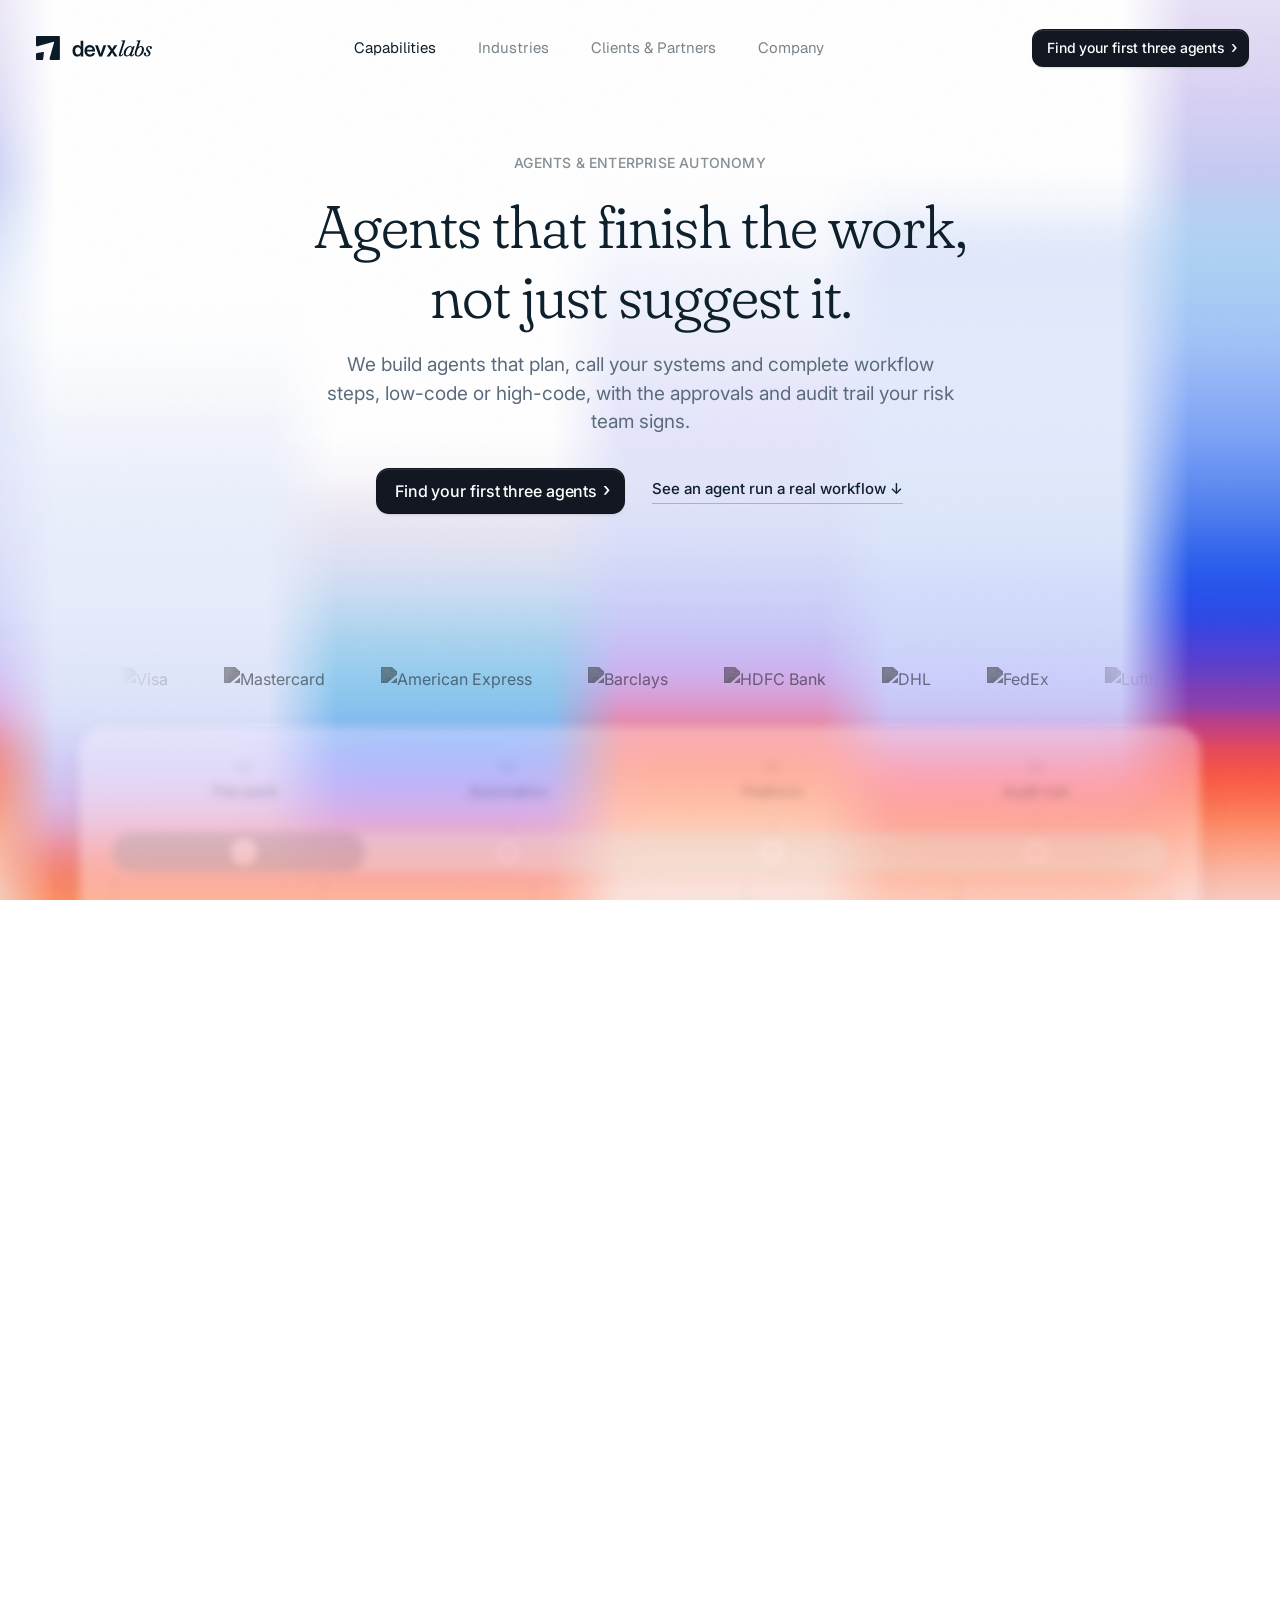
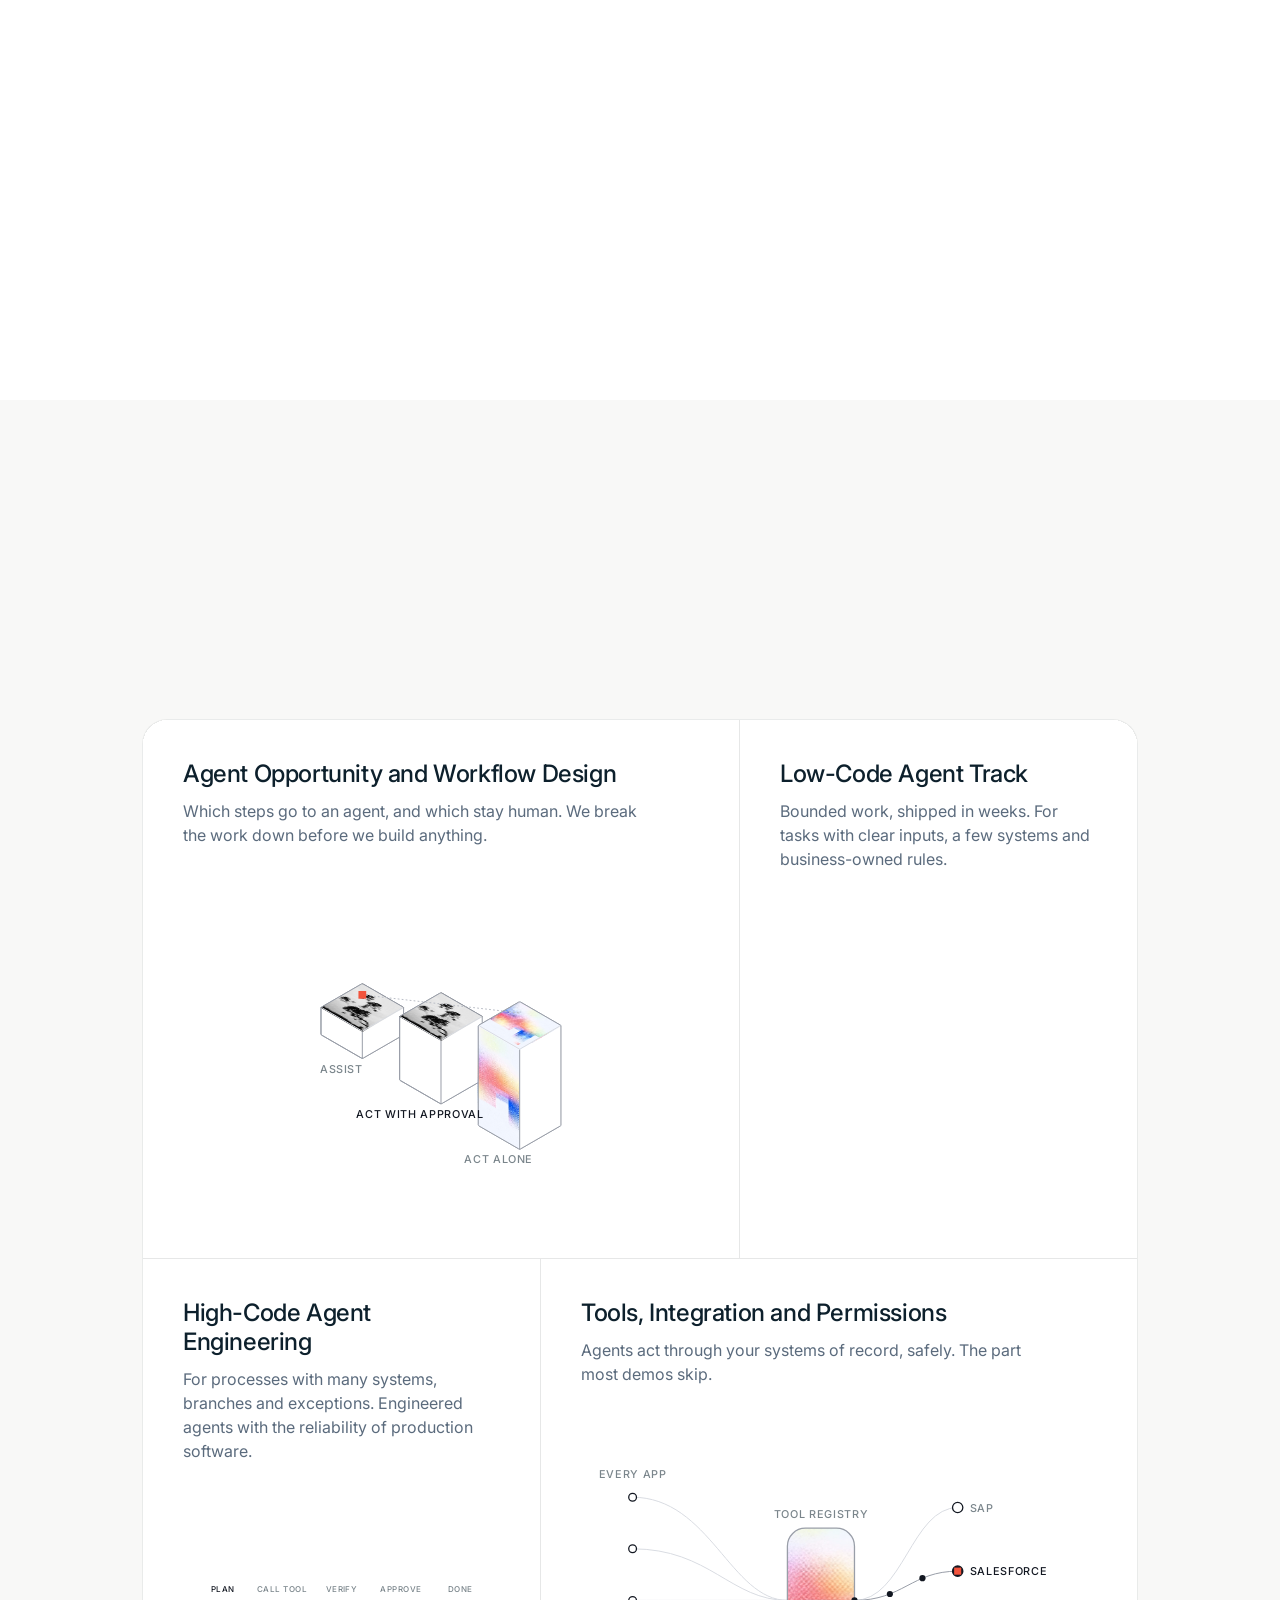
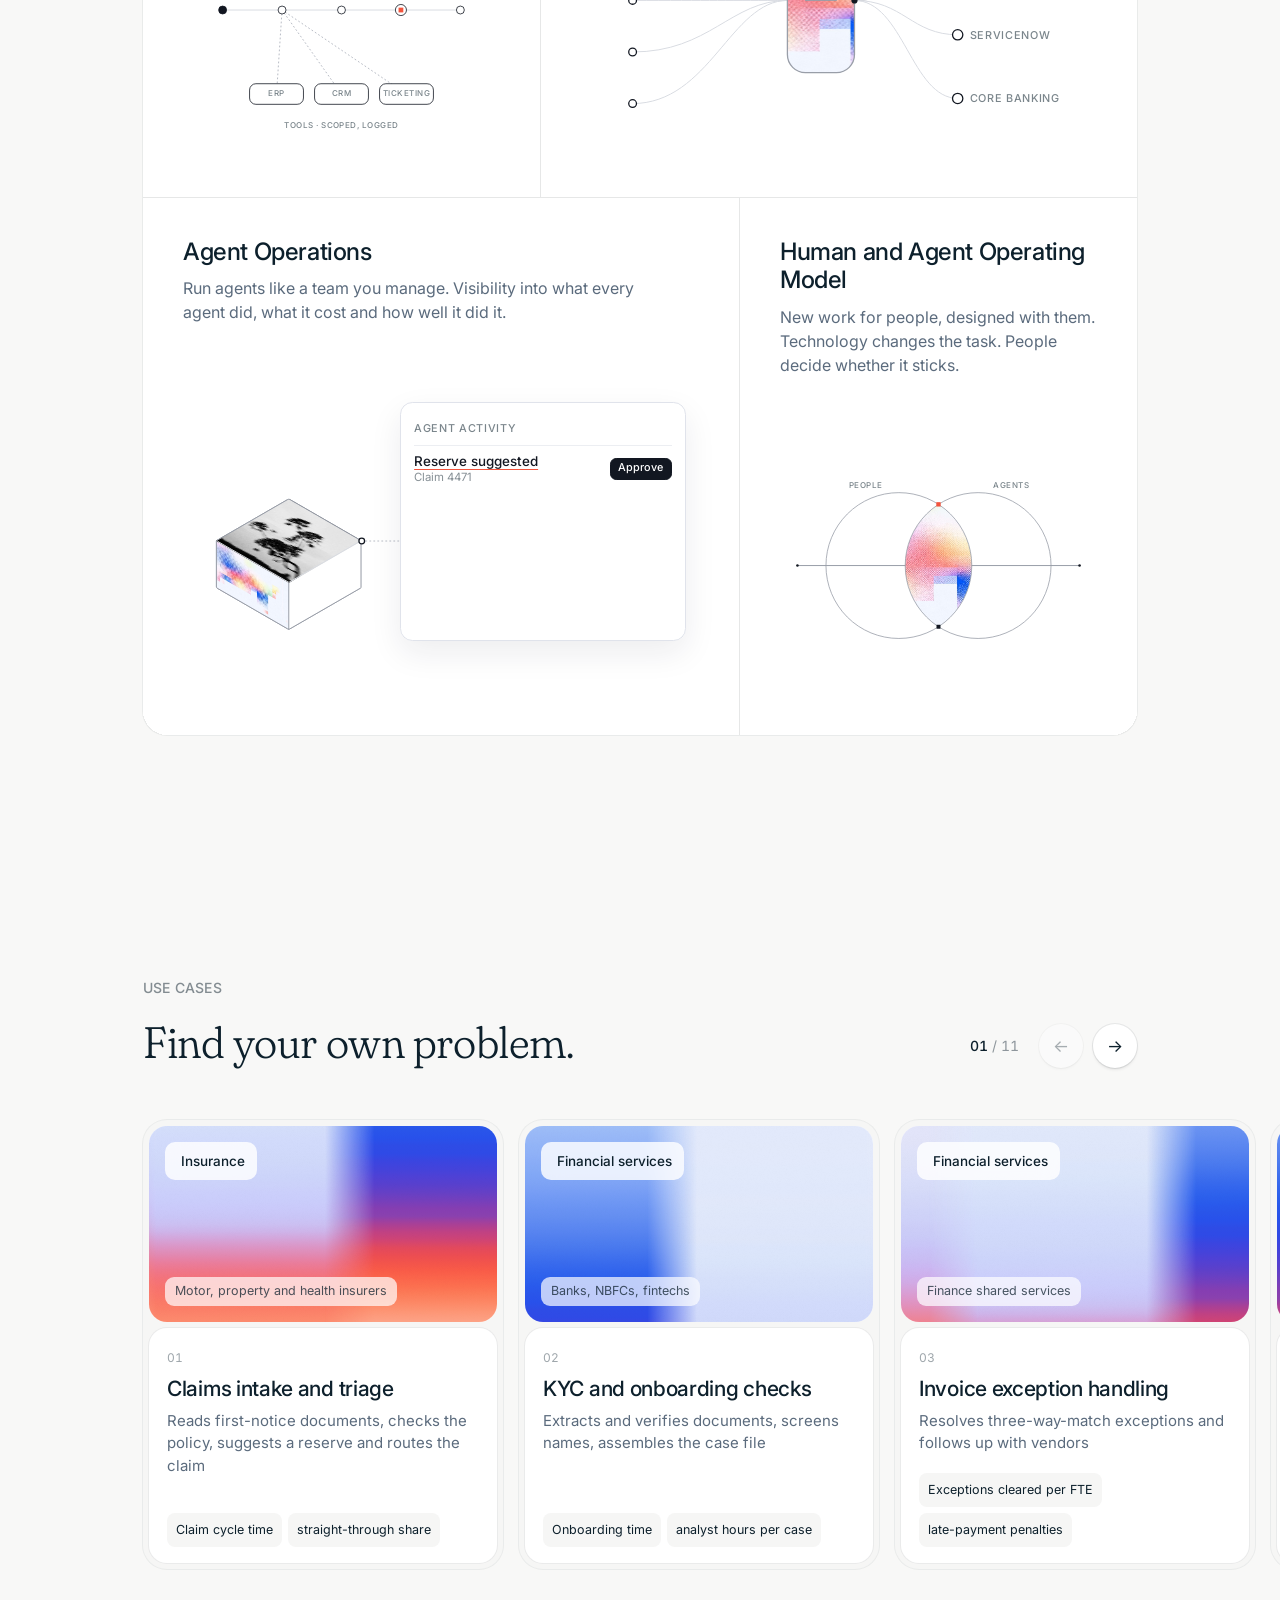
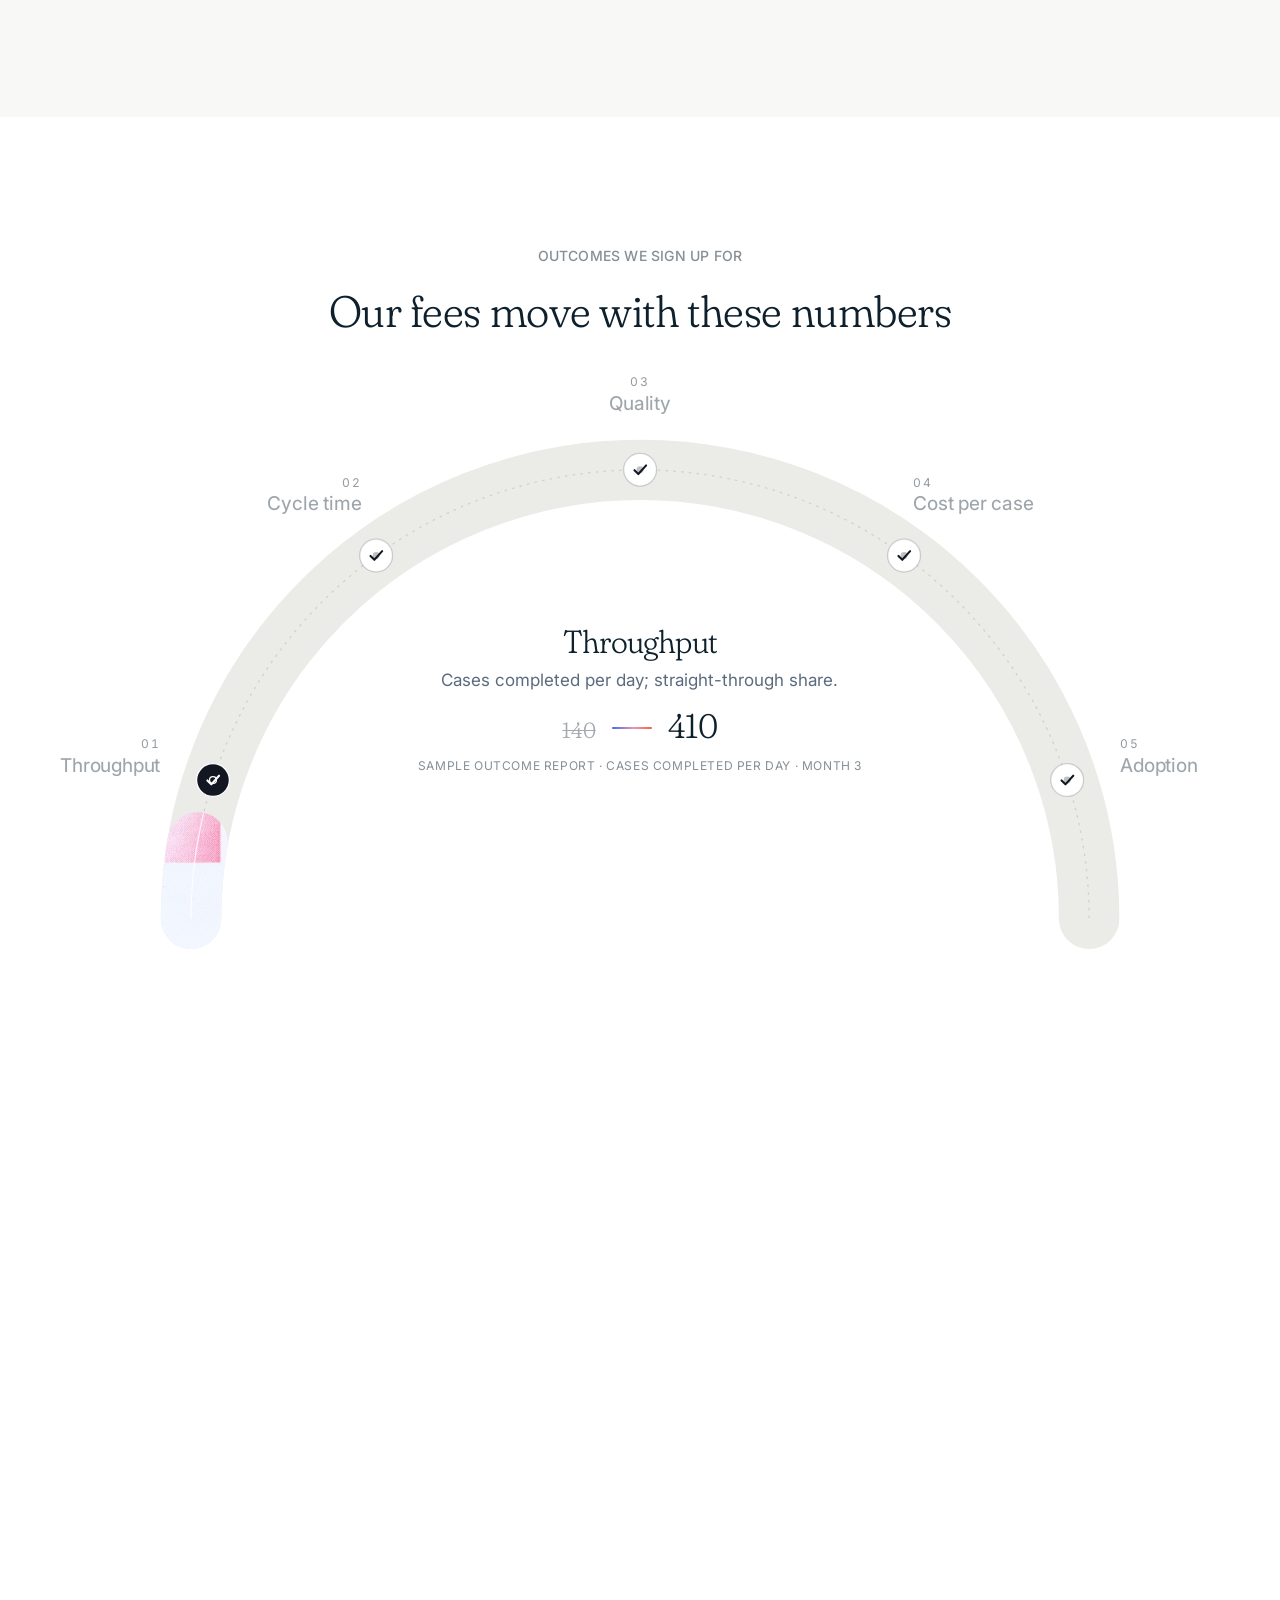
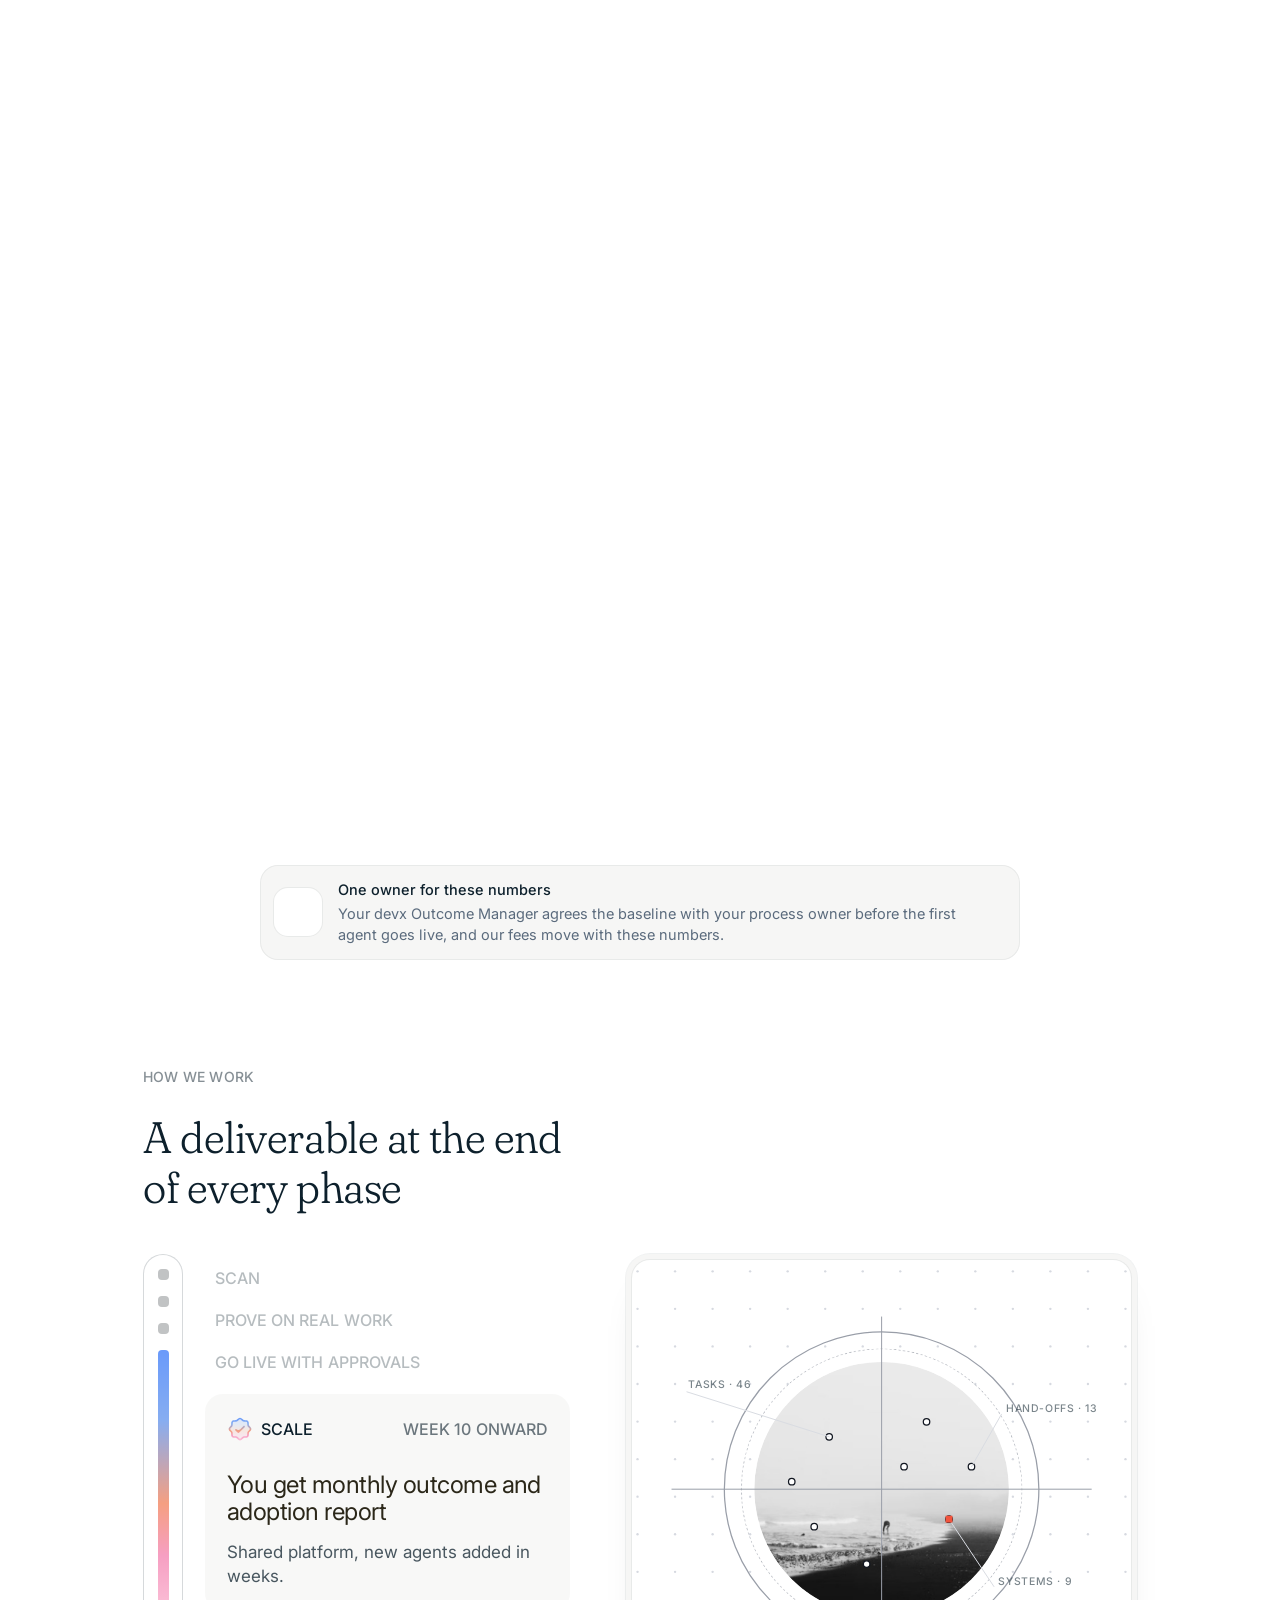
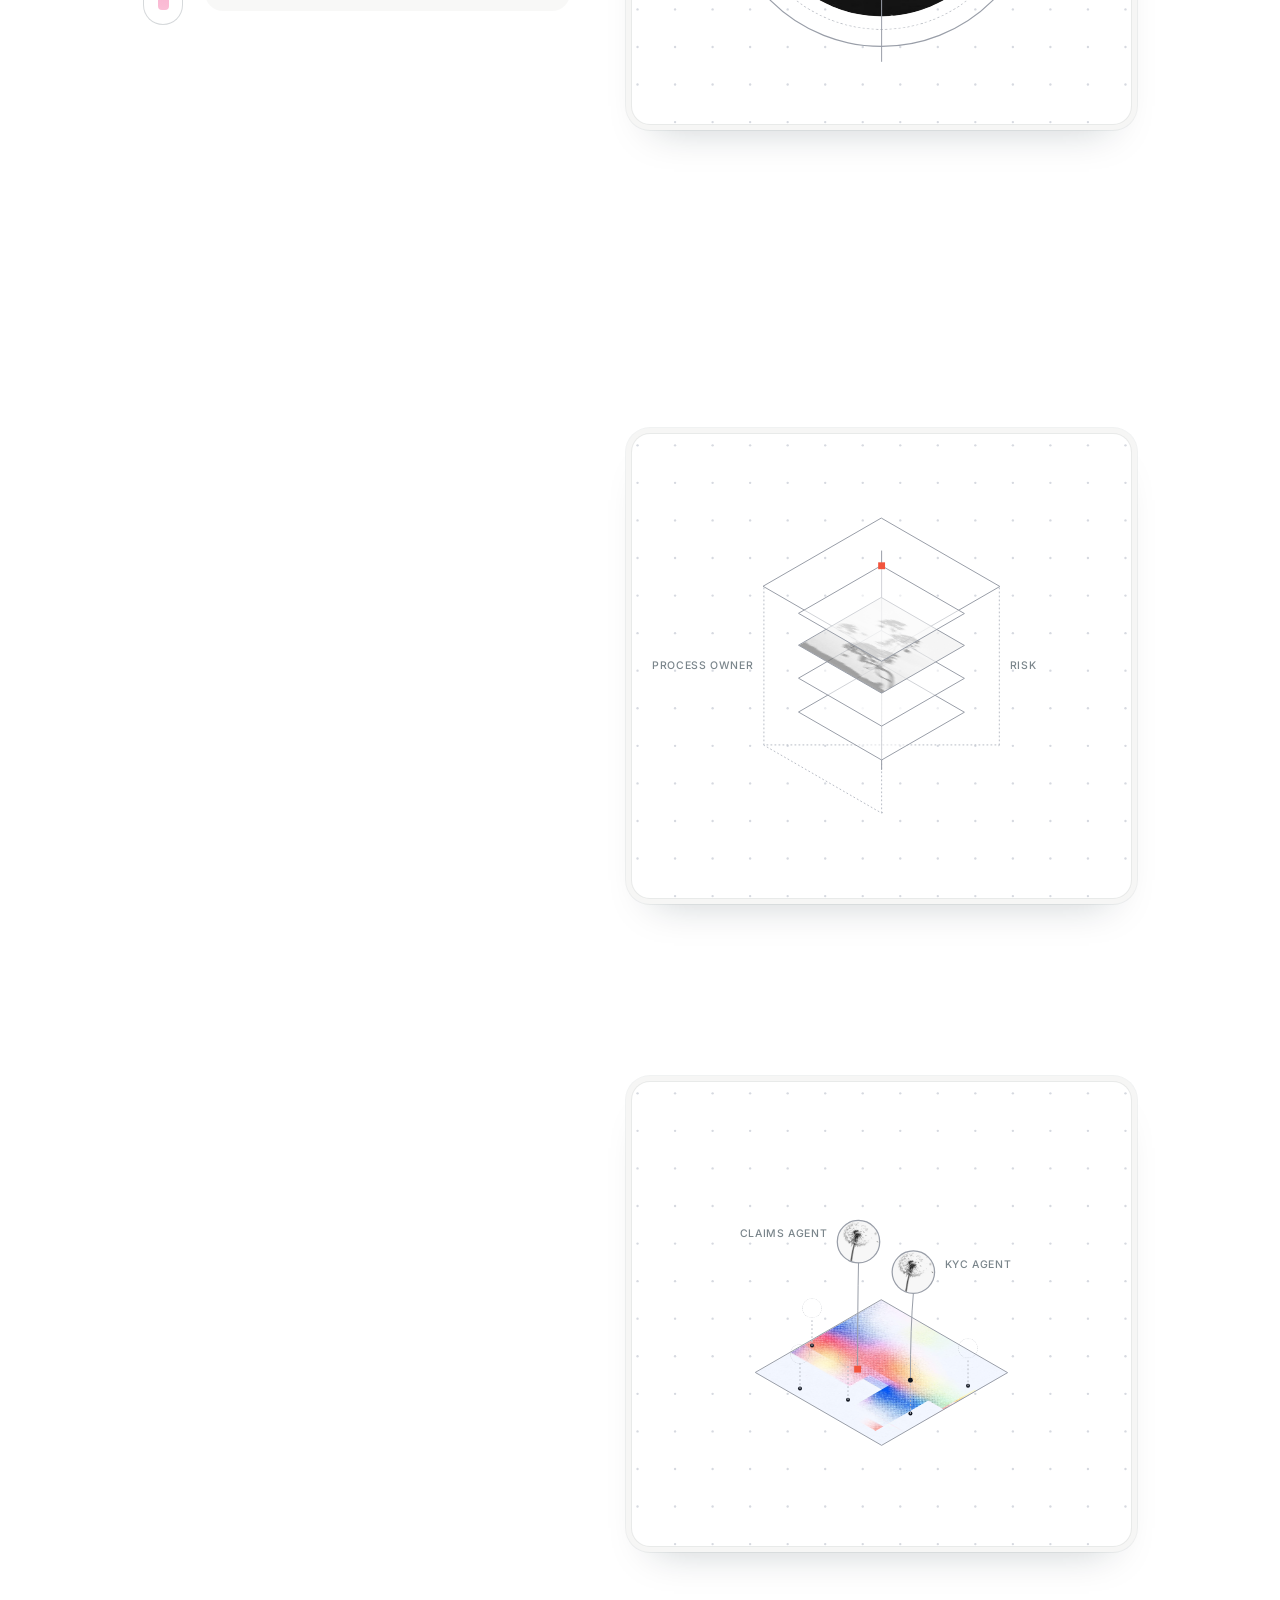
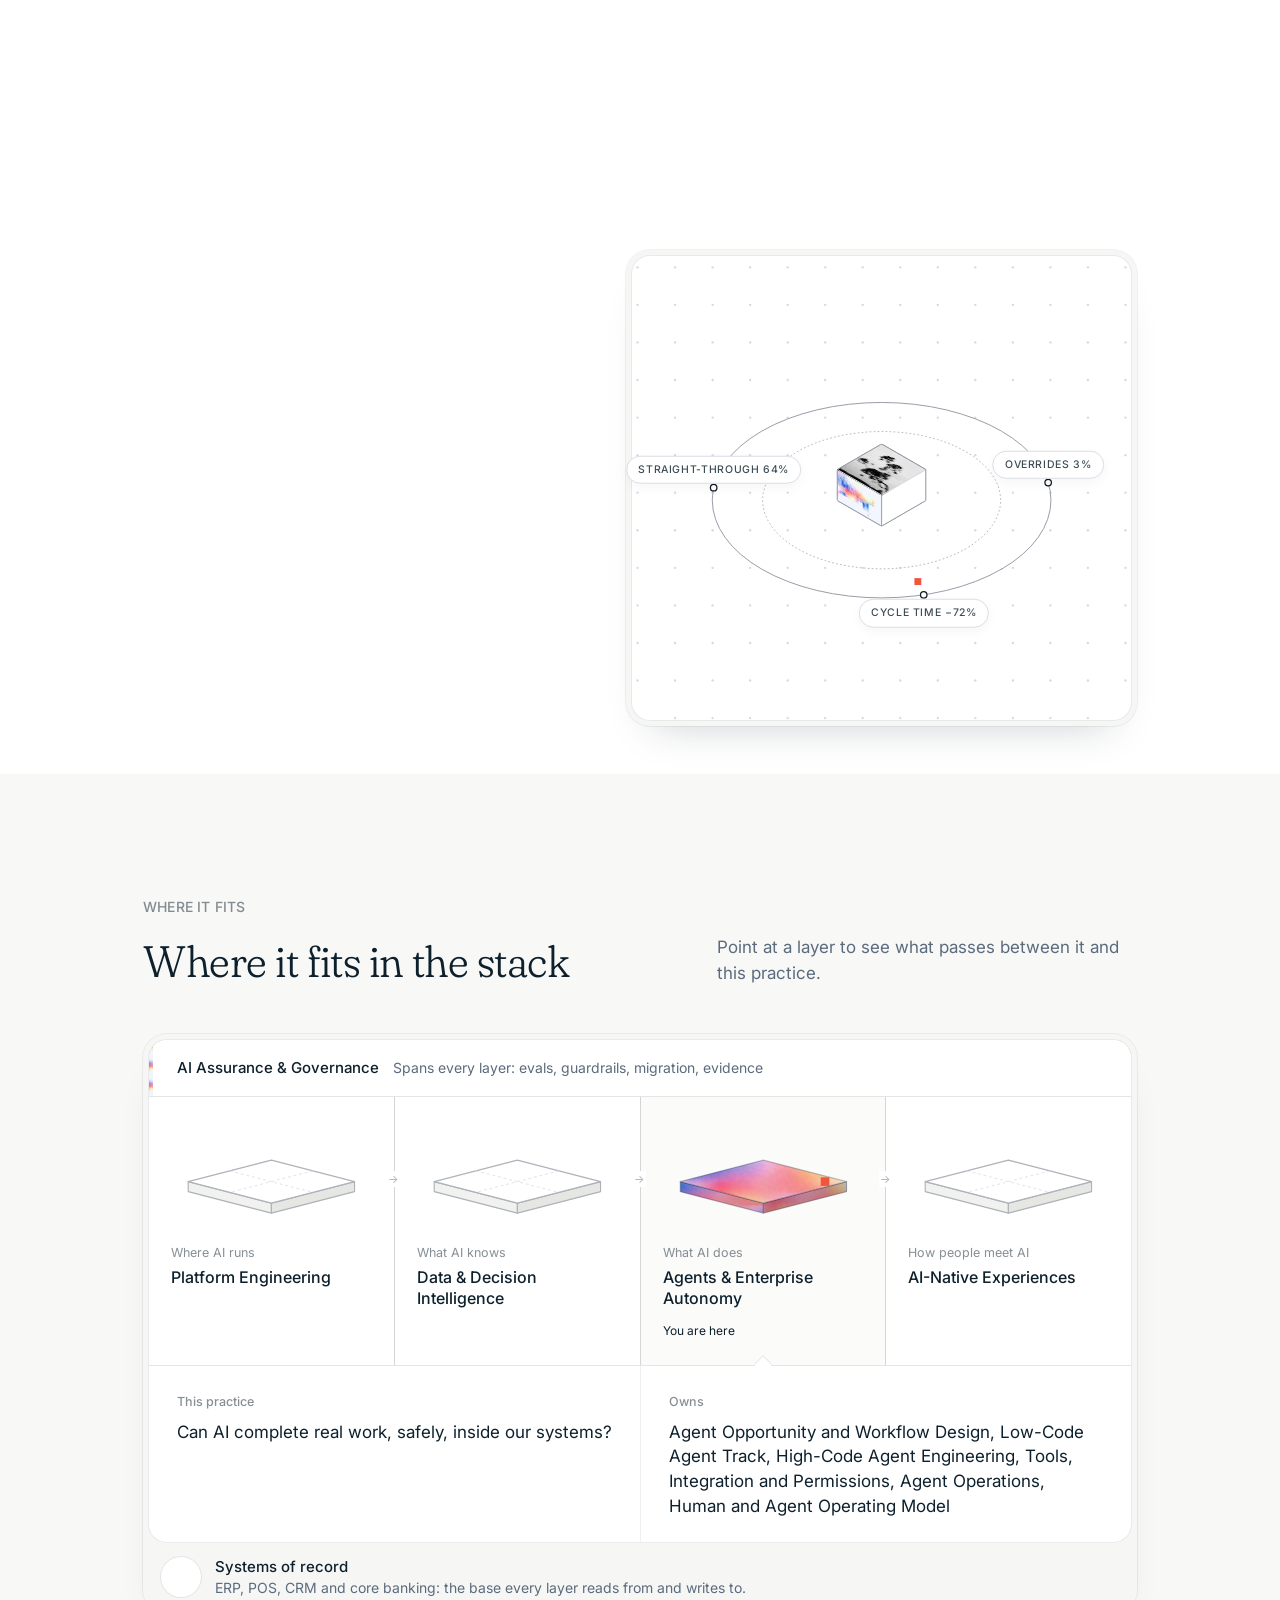
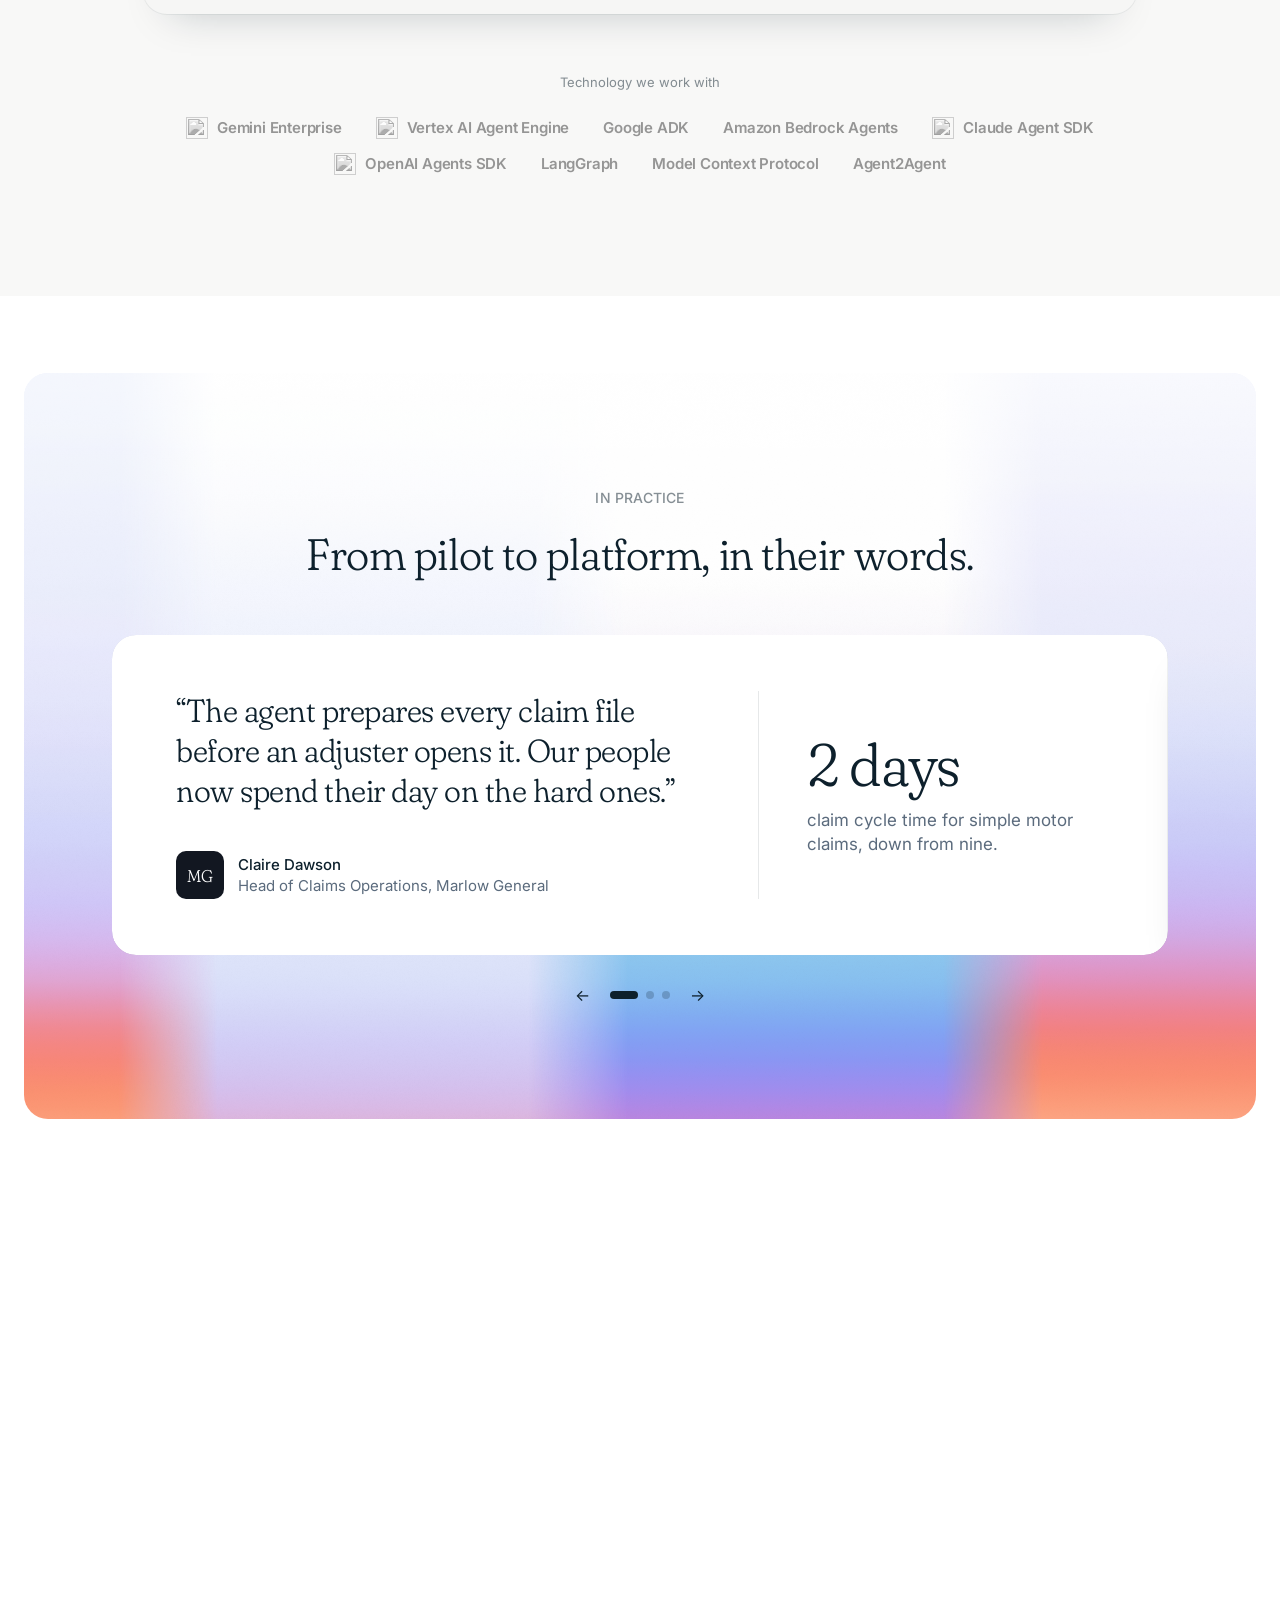
==== commit 76572980: "Light theme only: remove the light/dark switch Co-Authored-By: Claude Opus 5.5 <noreply@anthropic.co" ====
--- a/agents-enterprise-autonomy.html
+++ b/agents-enterprise-autonomy.html
@@ -1,9 +1,7 @@
 <!doctype html>
-<html lang="en">
+<html lang="en" data-theme="light">
 <head>
 <meta charset="utf-8">
-<script>(function(){var t;try{t=localStorage.getItem("devx-theme")}catch(e){}
-if(!t)t=matchMedia("(prefers-color-scheme: dark)").matches?"dark":"light";document.documentElement.dataset.theme=t;})();</script>
 <meta name="viewport" content="width=device-width, initial-scale=1">
 <title>Enterprise AI Agents and Agentic Workflow Automation | devx</title>
 <meta name="description" content="AI agents that plan, call your systems and complete workflow steps, with permissions, approvals and audit trails your risk team signs off.">
@@ -13,7 +11,7 @@
 <link rel="stylesheet" href="https://unpkg.com/@phosphor-icons/web@2.1.1/src/duotone/style.css">
 <link rel="stylesheet" href="https://unpkg.com/@phosphor-icons/web@2.1.1/src/bold/style.css">
 <link rel="stylesheet" href="https://unpkg.com/@phosphor-icons/web@2.1.1/src/regular/style.css">
-<link rel="stylesheet" href="assets/hairline/devx-figs.css">
+<link rel="stylesheet" href="./assets/hairline/devx-figs.css">
 <style>
   :root {
 
@@ -23,8 +21,8 @@
     --side: #f1f1ef; --side-dk: #e6e6e3; --edge: #aeb3ba; --guide: #c9ccd1;
     --l1: #dbdee5; --l2: #e0e3eb; --l3: #eceef2; --l4: #d9dce2;
     --hl-e: #999ea8; --hl-m: #b9bdc6; --lane: #efeeea; --lane-on: #c3c6cc; --lane-flag: #eab3a8; --arc: #ebebe7;
-    --grey-a: #c1c3c4; --grey-b: #ecebe7; --grey-c: #c3c7cd; --t5: #f4f4f2; --hit: #c8402c; --shadow-rgb: 13, 32, 44; --dots-img: url("assets/dot-grid.svg");
-    --hero-img: url("assets/hero-bg.svg"); --px-img: url("assets/pixel-blocks.jpg");
+    --grey-a: #c1c3c4; --grey-b: #ecebe7; --grey-c: #c3c7cd; --t5: #f4f4f2; --hit: #c8402c; --shadow-rgb: 13, 32, 44; --dots-img: url("./assets/dot-grid.svg");
+    --hero-img: url("./assets/hero-bg.svg"); --px-img: url("./assets/pixel-blocks.jpg");
     --ink: #0d202c;
     --ink-warm: #2b2719;
     --muted: #5b6b7d;
@@ -114,7 +112,7 @@
     -webkit-backdrop-filter: blur(16px) saturate(140%); backdrop-filter: blur(16px) saturate(140%);
     border-radius: 22px;
   }
-  .logo { display: block; width: 116px; height: 24px; background: url("assets/logo.svg") no-repeat left center / contain; }
+  .logo { display: block; width: 116px; height: 24px; background: url("./assets/logo.svg") no-repeat left center / contain; }
   .nav ul { display: flex; gap: 36px; margin: 0; padding: 0; list-style: none; font-family: var(--ui); font-size: 15px; }
   .nav ul a { color: rgba(255,255,255,.5); transition: color .15s ease; }
   .nav ul a:hover, .nav ul a[aria-current] { color: #fff; }
@@ -228,7 +226,7 @@
   .partner i, .mstory i.go { font-style: normal; color: rgba(var(--ink-rgb),.3); transition: transform .2s ease, color .2s ease; }
   .partner:hover i, .mstory:hover i.go { color: var(--ink); transform: translateX(2px); }
   .feat { display: block; padding: 14px 18px 16px; background: var(--paper); color: var(--ink); }
-  .feat .plate { position: relative; height: 68px; margin-bottom: 12px; border-radius: 10px; overflow: hidden; background: #121721 url("assets/pixel-blocks.jpg") 30% 45% / 220% auto; }
+  .feat .plate { position: relative; height: 68px; margin-bottom: 12px; border-radius: 10px; overflow: hidden; background: #121721 url("./assets/pixel-blocks.jpg") 30% 45% / 220% auto; }
   .feat .plate em { position: absolute; left: 10px; bottom: 8px; font-style: normal; font-size: 10.5px; font-weight: 500; letter-spacing: .6px; color: #fff; }
   .feat .plate b { position: absolute; right: 12px; top: 50%; transform: translateY(-50%); font-size: 22px; font-weight: 700; letter-spacing: -.5px; color: #fff; }
   .feat > b { display: block; font-size: 14px; font-weight: 500; }
@@ -409,7 +407,7 @@
   .end.full .end-foot .inner { opacity: 1; transform: none; pointer-events: auto; transition-delay: .2s; }
   .end-foot .inner { width: 100%; max-width: var(--frame); margin: 0 auto; padding: 0 24px; }
   .footer-top { display: grid; grid-template-columns: 1.4fr repeat(4, 1fr); gap: 32px; }
-  .logo-ink { display: block; width: 116px; height: 24px; background: var(--ink); -webkit-mask: url("assets/logo.svg") no-repeat left center / contain; mask: url("assets/logo.svg") no-repeat left center / contain; }
+  .logo-ink { display: block; width: 116px; height: 24px; background: var(--ink); -webkit-mask: url("./assets/logo.svg") no-repeat left center / contain; mask: url("./assets/logo.svg") no-repeat left center / contain; }
   .footer-top p { margin: 16px 0 0; font-size: 14px; line-height: 20px; color: var(--muted); max-width: 240px; }
   .end-foot h4 { margin: 0 0 14px; font-size: 13px; font-weight: 500; color: rgba(var(--ink-rgb),.55); }
   .end-foot ul { list-style: none; margin: 0; padding: 0; display: flex; flex-direction: column; gap: 10px; font-size: 14px; font-weight: 500; }
@@ -417,7 +415,7 @@
   .wordmark {
     display: block; width: min(100%, calc(30vh * 139.5 / 28.7)); aspect-ratio: 139.5 / 28.7; margin: 64px auto -3.2%;
     background: var(--paper);
-    -webkit-mask: url("assets/logo.svg") no-repeat center / 100% 100%; mask: url("assets/logo.svg") no-repeat center / 100% 100%;
+    -webkit-mask: url("./assets/logo.svg") no-repeat center / 100% 100%; mask: url("./assets/logo.svg") no-repeat center / 100% 100%;
     opacity: .94;
   }
 
@@ -794,8 +792,8 @@
     --l1: #3a3a37; --l2: #3a3a37; --l3: #31312f; --l4: #444441;
     --hl-e: #8a8984; --hl-m: #63625e; --lane: #2a2a28; --lane-on: #4c4b48; --lane-flag: #6a3128; --arc: #252523;
     --grey-a: #4f4e4a; --grey-b: #2e2e2c; --grey-c: #4f4e4a; --hit: #f2543d; --shadow-rgb: 0, 0, 0;
-    --dots-img: url("assets/dot-grid-dark.svg");
-    --hero-img: url("assets/hero-bg-dark.svg");
+    --dots-img: url("./assets/dot-grid-dark.svg");
+    --hero-img: url("./assets/hero-bg-dark.svg");
   }
   :root[data-theme="dark"] body:not(.scrolled) .nav .logo { filter: none; }
   :root[data-theme="dark"] body.scrolled .nav > .btn { color: #0d202c; }
@@ -803,10 +801,10 @@
   .arc .cp.now path { stroke: var(--on-solid); }
   :root[data-theme="dark"] .scene-grid { filter: brightness(.55); }
   /* use-case artwork stays the light gradient: a coloured panel, like the scorecard strip and the arc */
-  :root[data-theme="dark"] .ucc-top::before { background-image: url("assets/hero-bg.svg"); background-color: #fff; }
+  :root[data-theme="dark"] .ucc-top::before { background-image: url("./assets/hero-bg.svg"); background-color: #fff; }
   /* dark gradients band in 8-bit colour; a screen-resolution grain dithers the steps away */
   :root[data-theme="dark"] body::after { content: ""; position: fixed; inset: 0; z-index: 2147483000; pointer-events: none;
-    background: url("assets/grain.png") 0 0 / 128px 128px; mix-blend-mode: overlay; opacity: .22; }
+    background: url("./assets/grain.png") 0 0 / 128px 128px; mix-blend-mode: overlay; opacity: .22; }
   :root[data-theme="dark"] .ucc-logo img, :root[data-theme="dark"] .hero-logos img, :root[data-theme="dark"] .logos img { filter: grayscale(1) invert(1); }
   html { transition: background-color .3s ease; }
   body, .card, .fit2, .ucc, .ucc-body, .case, .rail { transition: background-color .3s ease, color .3s ease, border-color .3s ease; }
@@ -839,9 +837,9 @@
       <li><button class="nav-trigger" aria-expanded="false" aria-controls="menu-cp" data-menu="cp">Clients &amp; Partners <i class="ph-bold ph-caret-down" aria-hidden="true"></i></button></li>
       <li><button class="nav-trigger" aria-expanded="false" aria-controls="menu-co" data-menu="co">Company <i class="ph-bold ph-caret-down" aria-hidden="true"></i></button></li>
     </ul>
-    <button class="theme-sw" type="button" aria-label="Dark mode" aria-pressed="false"><i class="ph-bold ph-sun" aria-hidden="true"></i><i class="ph-bold ph-moon" aria-hidden="true"></i></button><a href="#contact" class="btn btn-light">Find your first three agents</a>
+    <a href="#contact" class="btn btn-light">Find your first three agents</a>
     <div class="menu" id="menu">
-      <svg width="0" height="0" style="position:absolute" aria-hidden="true"><defs><pattern id="menu-px" width="1" height="1" viewBox="40 340 1300 240" preserveAspectRatio="xMidYMid slice"><image href="assets/pixel-blocks.jpg" width="1820" height="1020"/></pattern></defs></svg>
+      <svg width="0" height="0" style="position:absolute" aria-hidden="true"><defs><pattern id="menu-px" width="1" height="1" viewBox="40 340 1300 240" preserveAspectRatio="xMidYMid slice"><image href="./assets/pixel-blocks.jpg" width="1820" height="1020"/></pattern></defs></svg>
       <div class="menu-shell"></div>
       <div class="menu-panel" id="menu-cap"><div class="menu-grid cap-grid"><a class="menu-card" href="platform-engineering.html"><svg class="stack" viewBox="0 0 140 104" aria-hidden="true"><g class="guide"><line x1="30" y1="16" x2="30" y2="88"/><line x1="110" y1="16" x2="110" y2="88"/><line x1="70" y1="26" x2="70" y2="98"/></g><g class="sl me"><polygon class="side" points="30,88 70,98 70,102 30,92" fill="url(#menu-px)"/><polygon class="side" points="70,98 110,88 110,92 70,102" fill="url(#menu-px)"/><polygon class="shade" points="30,88 70,98 70,102 30,92"/><polygon class="shade dk" points="70,98 110,88 110,92 70,102"/><polygon class="top" points="70,78 110,88 70,98 30,88" fill="url(#menu-px)"/><rect class="px" x="98" y="86" width="4" height="4"/></g><g class="sl"><polygon class="side" points="30,64 70,74 70,78 30,68"/><polygon class="side dk" points="70,74 110,64 110,68 70,78"/><polygon class="top" points="70,54 110,64 70,74 30,64"/></g><g class="sl"><polygon class="side" points="30,40 70,50 70,54 30,44"/><polygon class="side dk" points="70,50 110,40 110,44 70,54"/><polygon class="top" points="70,30 110,40 70,50 30,40"/></g><g class="sl"><polygon class="side" points="30,16 70,26 70,30 30,20"/><polygon class="side dk" points="70,26 110,16 110,20 70,30"/><polygon class="top" points="70,6 110,16 70,26 30,16"/></g></svg><b>Platform Engineering</b><span>Will our AI run in production, at a cost we can defend?</span></a><a class="menu-card" href="data-decision-intelligence.html"><svg class="stack" viewBox="0 0 140 104" aria-hidden="true"><g class="guide"><line x1="30" y1="16" x2="30" y2="88"/><line x1="110" y1="16" x2="110" y2="88"/><line x1="70" y1="26" x2="70" y2="98"/></g><g class="sl"><polygon class="side" points="30,88 70,98 70,102 30,92"/><polygon class="side dk" points="70,98 110,88 110,92 70,102"/><polygon class="top" points="70,78 110,88 70,98 30,88"/></g><g class="sl me"><polygon class="side" points="30,64 70,74 70,78 30,68" fill="url(#menu-px)"/><polygon class="side" points="70,74 110,64 110,68 70,78" fill="url(#menu-px)"/><polygon class="shade" points="30,64 70,74 70,78 30,68"/><polygon class="shade dk" points="70,74 110,64 110,68 70,78"/><polygon class="top" points="70,54 110,64 70,74 30,64" fill="url(#menu-px)"/><rect class="px" x="98" y="62" width="4" height="4"/></g><g class="sl"><polygon class="side" points="30,40 70,50 70,54 30,44"/><polygon class="side dk" points="70,50 110,40 110,44 70,54"/><polygon class="top" points="70,30 110,40 70,50 30,40"/></g><g class="sl"><polygon class="side" points="30,16 70,26 70,30 30,20"/><polygon class="side dk" points="70,26 110,16 110,20 70,30"/><polygon class="top" points="70,6 110,16 70,26 30,16"/></g></svg><b>Data &amp; Decision Intelligence</b><span>Does our AI understand how our business works?</span></a><a class="menu-card" href="agents-enterprise-autonomy.html" aria-current="page"><svg class="stack" viewBox="0 0 140 104" aria-hidden="true"><g class="guide"><line x1="30" y1="16" x2="30" y2="88"/><line x1="110" y1="16" x2="110" y2="88"/><line x1="70" y1="26" x2="70" y2="98"/></g><g class="sl"><polygon class="side" points="30,88 70,98 70,102 30,92"/><polygon class="side dk" points="70,98 110,88 110,92 70,102"/><polygon class="top" points="70,78 110,88 70,98 30,88"/></g><g class="sl"><polygon class="side" points="30,64 70,74 70,78 30,68"/><polygon class="side dk" points="70,74 110,64 110,68 70,78"/><polygon class="top" points="70,54 110,64 70,74 30,64"/></g><g class="sl me"><polygon class="side" points="30,40 70,50 70,54 30,44" fill="url(#menu-px)"/><polygon class="side" points="70,50 110,40 110,44 70,54" fill="url(#menu-px)"/><polygon class="shade" points="30,40 70,50 70,54 30,44"/><polygon class="shade dk" points="70,50 110,40 110,44 70,54"/><polygon class="top" points="70,30 110,40 70,50 30,40" fill="url(#menu-px)"/><rect class="px" x="98" y="38" width="4" height="4"/></g><g class="sl"><polygon class="side" points="30,16 70,26 70,30 30,20"/><polygon class="side dk" points="70,26 110,16 110,20 70,30"/><polygon class="top" points="70,6 110,16 70,26 30,16"/></g></svg><b>Agents &amp; Enterprise Autonomy</b><span>Can AI complete real work, safely, inside our systems?</span><em class="here">You are here</em></a><a class="menu-card" href="ai-native-experiences.html"><svg class="stack" viewBox="0 0 140 104" aria-hidden="true"><g class="guide"><line x1="30" y1="16" x2="30" y2="88"/><line x1="110" y1="16" x2="110" y2="88"/><line x1="70" y1="26" x2="70" y2="98"/></g><g class="sl"><polygon class="side" points="30,88 70,98 70,102 30,92"/><polygon class="side dk" points="70,98 110,88 110,92 70,102"/><polygon class="top" points="70,78 110,88 70,98 30,88"/></g><g class="sl"><polygon class="side" points="30,64 70,74 70,78 30,68"/><polygon class="side dk" points="70,74 110,64 110,68 70,78"/><polygon class="top" points="70,54 110,64 70,74 30,64"/></g><g class="sl"><polygon class="side" points="30,40 70,50 70,54 30,44"/><polygon class="side dk" points="70,50 110,40 110,44 70,54"/><polygon class="top" points="70,30 110,40 70,50 30,40"/></g><g class="sl me"><polygon class="side" points="30,16 70,26 70,30 30,20" fill="url(#menu-px)"/><polygon class="side" points="70,26 110,16 110,20 70,30" fill="url(#menu-px)"/><polygon class="shade" points="30,16 70,26 70,30 30,20"/><polygon class="shade dk" points="70,26 110,16 110,20 70,30"/><polygon class="top" points="70,6 110,16 70,26 30,16" fill="url(#menu-px)"/><rect class="px" x="98" y="14" width="4" height="4"/></g></svg><b>AI-Native Experiences</b><span>Will customers and staff use our AI, and trust it?</span></a><a class="menu-card wide" href="ai-assurance-governance.html"><svg class="stack all" viewBox="0 0 140 104" aria-hidden="true"><g class="guide"><line x1="30" y1="16" x2="30" y2="88"/><line x1="110" y1="16" x2="110" y2="88"/><line x1="70" y1="26" x2="70" y2="98"/></g><g class="sl as" style="--d:0ms"><polygon class="side" points="30,88 70,98 70,102 30,92" fill="url(#menu-px)"/><polygon class="side" points="70,98 110,88 110,92 70,102" fill="url(#menu-px)"/><polygon class="shade" points="30,88 70,98 70,102 30,92"/><polygon class="shade dk" points="70,98 110,88 110,92 70,102"/><polygon class="top" points="70,78 110,88 70,98 30,88"/><polygon class="tint" points="70,78 110,88 70,98 30,88"/><rect class="px" x="98" y="86" width="4" height="4"/></g><g class="sl as" style="--d:60ms"><polygon class="side" points="30,64 70,74 70,78 30,68" fill="url(#menu-px)"/><polygon class="side" points="70,74 110,64 110,68 70,78" fill="url(#menu-px)"/><polygon class="shade" points="30,64 70,74 70,78 30,68"/><polygon class="shade dk" points="70,74 110,64 110,68 70,78"/><polygon class="top" points="70,54 110,64 70,74 30,64"/><polygon class="tint" points="70,54 110,64 70,74 30,64"/><rect class="px" x="98" y="62" width="4" height="4"/></g><g class="sl as" style="--d:120ms"><polygon class="side" points="30,40 70,50 70,54 30,44" fill="url(#menu-px)"/><polygon class="side" points="70,50 110,40 110,44 70,54" fill="url(#menu-px)"/><polygon class="shade" points="30,40 70,50 70,54 30,44"/><polygon class="shade dk" points="70,50 110,40 110,44 70,54"/><polygon class="top" points="70,30 110,40 70,50 30,40"/><polygon class="tint" points="70,30 110,40 70,50 30,40"/><rect class="px" x="98" y="38" width="4" height="4"/></g><g class="sl as" style="--d:180ms"><polygon class="side" points="30,16 70,26 70,30 30,20" fill="url(#menu-px)"/><polygon class="side" points="70,26 110,16 110,20 70,30" fill="url(#menu-px)"/><polygon class="shade" points="30,16 70,26 70,30 30,20"/><polygon class="shade dk" points="70,26 110,16 110,20 70,30"/><polygon class="top" points="70,6 110,16 70,26 30,16"/><polygon class="tint" points="70,6 110,16 70,26 30,16"/><rect class="px" x="98" y="14" width="4" height="4"/></g></svg><span class="wide-copy"><b>AI Assurance &amp; Governance</b>Can our AI be trusted, and can we prove it? Spans every layer.</span></a></div><div class="menu-foot"><span class="tile"><i class="ph-duotone ph-stack" aria-hidden="true"></i></span><div><b>Not sure which layer is failing?</b>A Platform Review maps where you are on all five.</div><a class="btn" href="#contact">Book a review</a></div></div>
       <div class="menu-panel" id="menu-ind"><div class="menu-grid ind-grid"><div class="ind-list" id="ind-list"></div><div class="ind-subs" id="ind-subs"></div></div><div class="menu-foot"><span class="tile"><i class="ph-duotone ph-compass" aria-hidden="true"></i></span><div><b>Don’t see your industry?</b>Every engagement starts from your systems, not a template.</div><a class="btn" href="#contact">Talk to us</a></div></div>
@@ -899,7 +897,7 @@
         <svg viewBox="0 0 1216 660" aria-hidden="true">
           <defs>
             <pattern id="arc-tex" patternUnits="userSpaceOnUse" x="58" y="40" width="1100" height="620">
-              <image href="assets/pixel-blocks.jpg" width="1100" height="620" preserveAspectRatio="xMidYMid slice"></image>
+              <image href="./assets/pixel-blocks.jpg" width="1100" height="620" preserveAspectRatio="xMidYMid slice"></image>
             </pattern>
             <mask id="arc-mask" maskUnits="userSpaceOnUse" x="0" y="0" width="1216" height="660">
               <path id="arc-fillpath" fill="none" stroke="#fff" stroke-width="70" stroke-linecap="round"></path>
@@ -972,7 +970,7 @@
   </div>
 </main>
 
-<script src="assets/hairline/kernel.js"></script>
+<script src="./assets/hairline/kernel.js"></script>
 <script type="module">
   import { mountFigure } from "./assets/hairline/devx-figs.js";
   const reduce = matchMedia("(prefers-reduced-motion: reduce)").matches;
@@ -1122,7 +1120,7 @@
   steps.forEach((st, i) => {
     const btn = document.createElement("button");
     btn.className = "step"; btn.type = "button"; btn.setAttribute("role", "tab");
-    btn.innerHTML = `<div class="step-top"><span class="step-name"><img src="assets/seal-check.svg" alt="">${st.name}</span><span class="step-weeks">${st.weeks}</span></div>
+    btn.innerHTML = `<div class="step-top"><span class="step-name"><img src="./assets/seal-check.svg" alt="">${st.name}</span><span class="step-weeks">${st.weeks}</span></div>
       <div class="step-body"><div><h3>${st.title}</h3><p>${st.body}</p></div></div>`;
     btn.addEventListener("click", () => items[i].scrollIntoView({ block: "center", behavior: reduce ? "auto" : "smooth" }));
     btn.addEventListener("keydown", (e) => {
@@ -1412,17 +1410,6 @@
   frame();
 
 
-  /* ---------- light / dark ---------- */
-  const themeSw = document.querySelector(".theme-sw");
-  const syncSw = () => themeSw.setAttribute("aria-pressed", String(document.documentElement.dataset.theme === "dark"));
-  themeSw.addEventListener("click", () => {
-    const t = document.documentElement.dataset.theme === "dark" ? "light" : "dark";
-    document.documentElement.dataset.theme = t;
-    try { localStorage.setItem("devx-theme", t); } catch (e) {}
-    syncSw();
-  });
-  syncSw();
-
 </script>
 </body>
 </html>
